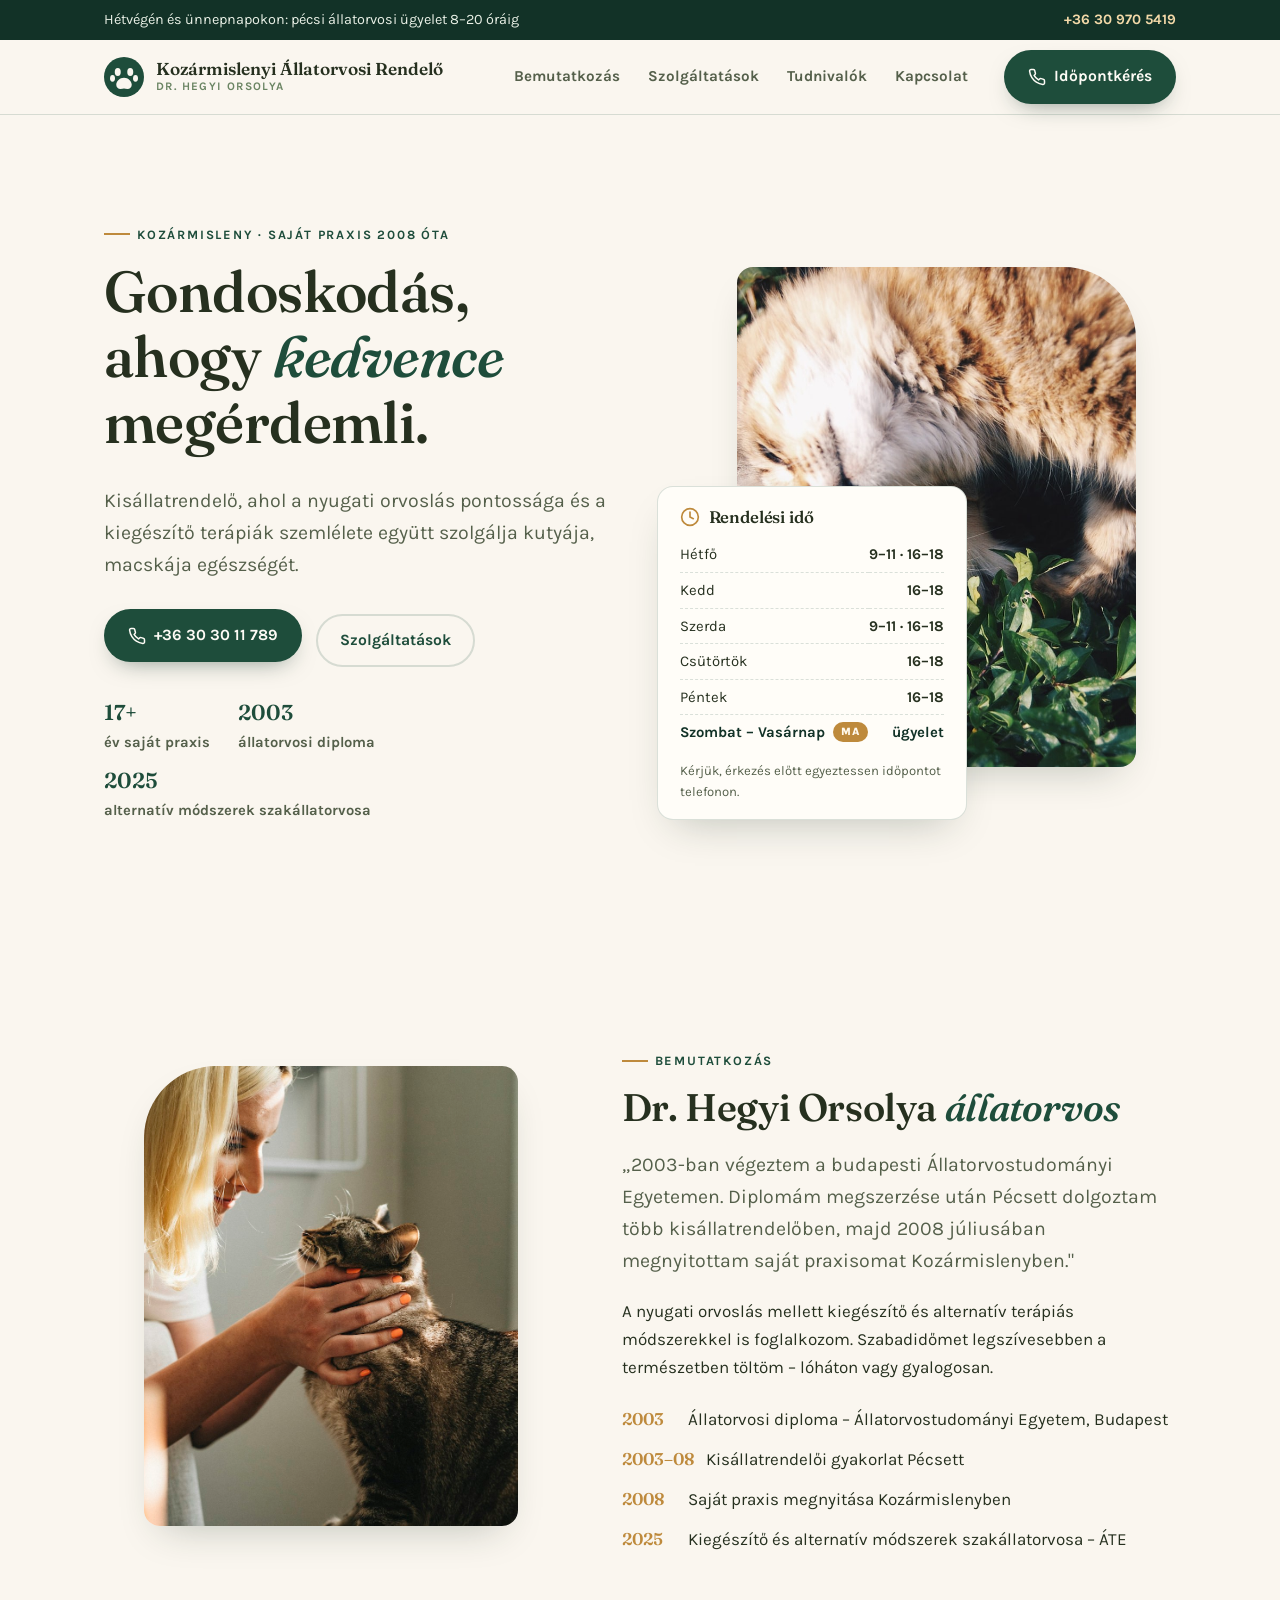
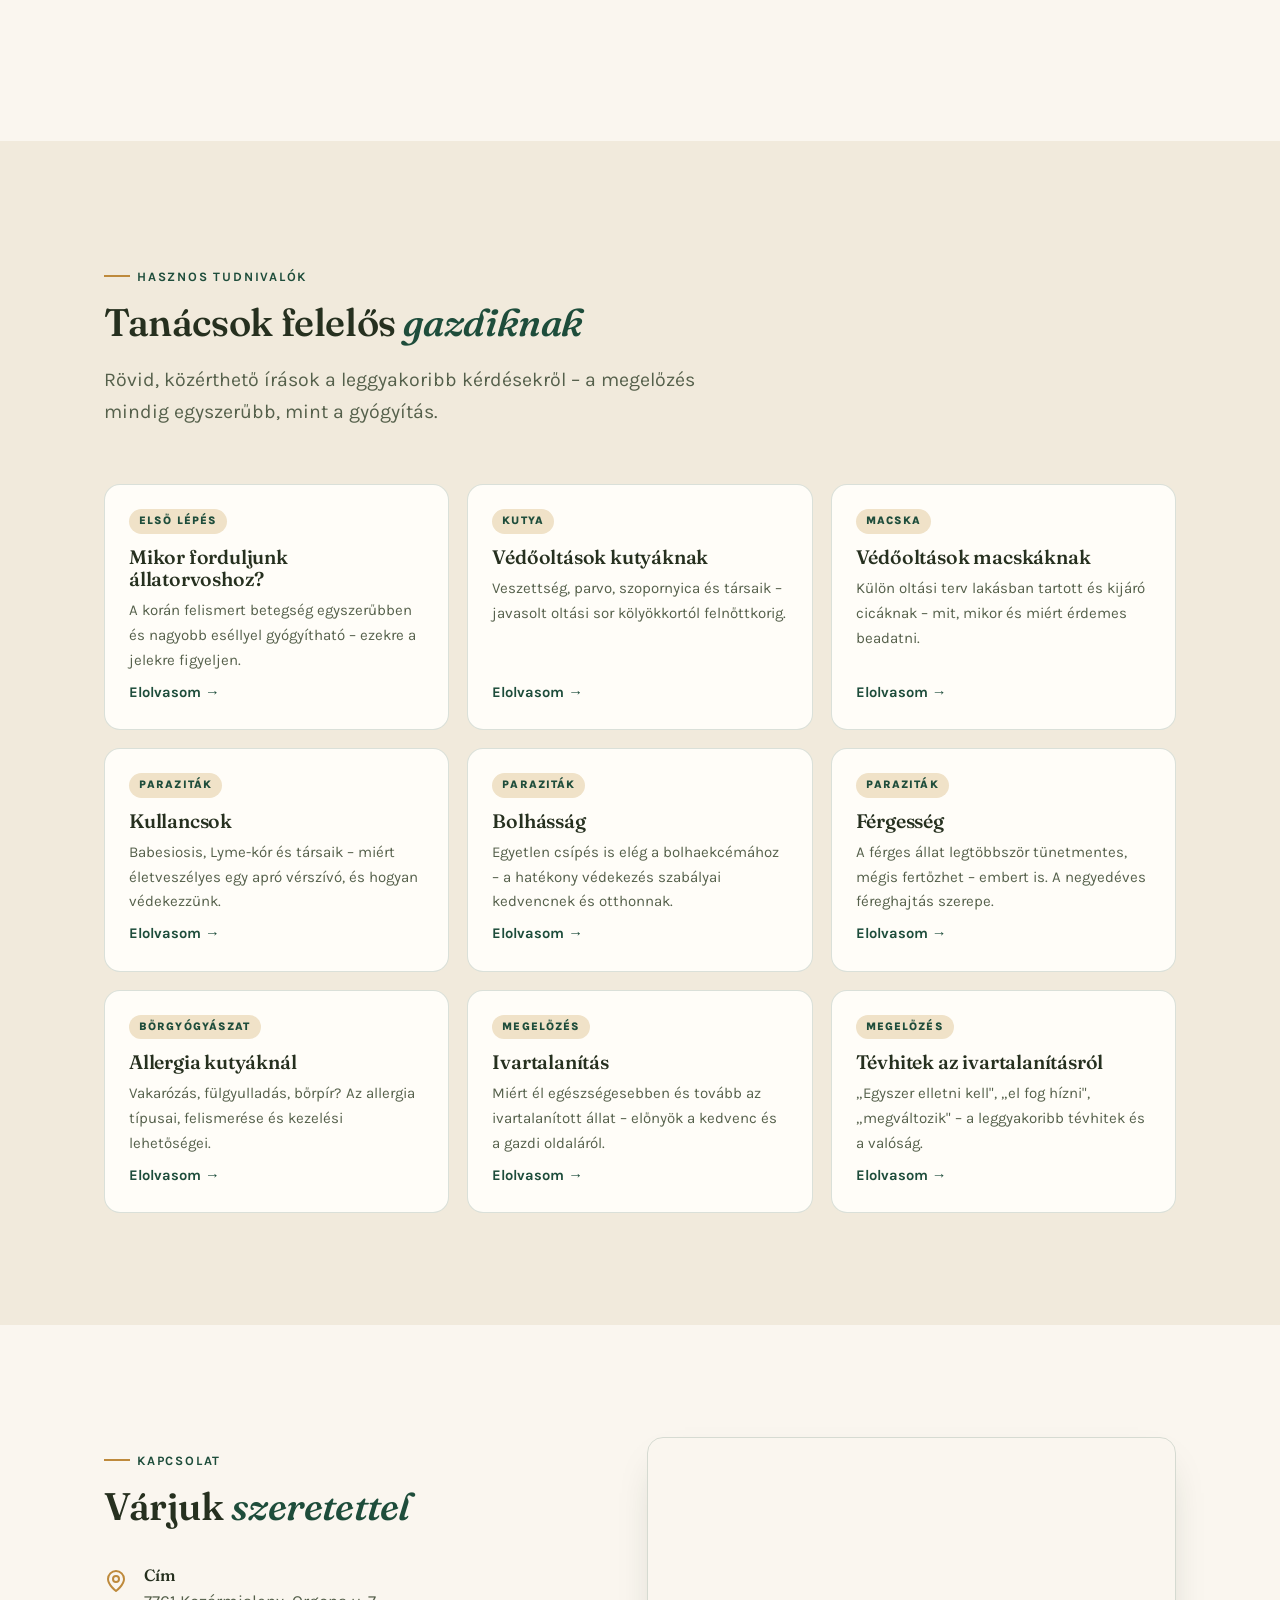
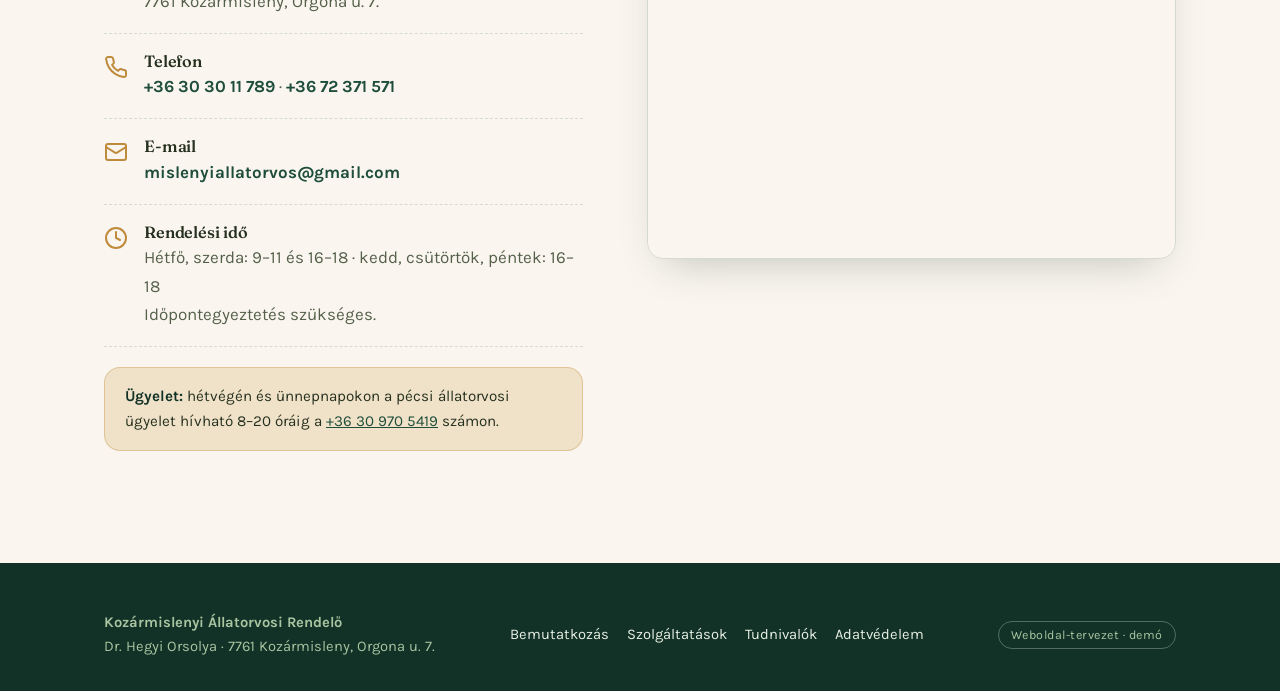
==== index.html @ f399595c "Allatorvosi weboldal demo Co-Authored-By: Claude Fable 5 <noreply@anthropic.com>" ====
<!DOCTYPE html>
<html lang="hu">
<head>
  <meta charset="utf-8">
  <meta name="viewport" content="width=device-width, initial-scale=1">
  <title>Kozármislenyi Állatorvosi Rendelő – Dr. Hegyi Orsolya állatorvos</title>
  <meta name="description" content="Kisállatrendelő Kozármislenyben 2008 óta. Védőoltások, belgyógyászat, sebészet, mikrochip, állatútlevél és alternatív állatgyógyászat – Dr. Hegyi Orsolya állatorvos.">
  <link rel="preconnect" href="https://fonts.googleapis.com">
  <link rel="preconnect" href="https://fonts.gstatic.com" crossorigin>
  <link href="https://fonts.googleapis.com/css2?family=Fraunces:ital,opsz,wght@0,9..144,400..700;1,9..144,400..700&family=Karla:ital,wght@0,400..800;1,400..800&display=swap&subset=latin-ext" rel="stylesheet">
  <link rel="stylesheet" href="css/style.css">
  <link rel="icon" href="data:image/svg+xml,%3Csvg xmlns='http://www.w3.org/2000/svg' viewBox='0 0 32 32'%3E%3Ccircle cx='16' cy='16' r='16' fill='%231E4D3B'/%3E%3Cg fill='%23FAF6EF'%3E%3Cellipse cx='11' cy='12' rx='2.4' ry='3.2'/%3E%3Cellipse cx='21' cy='12' rx='2.4' ry='3.2'/%3E%3Cellipse cx='6.8' cy='17' rx='2' ry='2.7'/%3E%3Cellipse cx='25.2' cy='17' rx='2' ry='2.7'/%3E%3Cpath d='M16 16.5c3.4 0 6.2 2.8 6.2 5.6 0 2-1.5 3.4-3.4 3.4-1.1 0-2-.4-2.8-.4s-1.7.4-2.8.4c-1.9 0-3.4-1.4-3.4-3.4 0-2.8 2.8-5.6 6.2-5.6z'/%3E%3C/g%3E%3C/svg%3E">
  <script type="application/ld+json">
  {
    "@context": "https://schema.org",
    "@type": "VeterinaryCare",
    "name": "Kozármislenyi Állatorvosi Rendelő",
    "founder": "Dr. Hegyi Orsolya",
    "address": {
      "@type": "PostalAddress",
      "streetAddress": "Orgona u. 7.",
      "addressLocality": "Kozármisleny",
      "postalCode": "7761",
      "addressCountry": "HU"
    },
    "telephone": "+36303011789",
    "email": "mislenyiallatorvos@gmail.com",
    "openingHours": ["Mo 09:00-11:00", "Mo 16:00-18:00", "Tu 16:00-18:00", "We 09:00-11:00", "We 16:00-18:00", "Th 16:00-18:00", "Fr 16:00-18:00"]
  }
  </script>
</head>
<body>

  <div class="duty-strip">
    <div class="wrap">
      <span>Hétvégén és ünnepnapokon: pécsi állatorvosi ügyelet 8–20 óráig</span>
      <a href="tel:+36309705419">+36 30 970 5419</a>
    </div>
  </div>

  <header class="site-header">
    <div class="wrap">
      <a class="brand" href="#fooldal">
        <svg viewBox="0 0 32 32" aria-hidden="true">
          <circle cx="16" cy="16" r="16" fill="#1E4D3B"/>
          <g fill="#FAF6EF">
            <ellipse cx="11" cy="12" rx="2.4" ry="3.2"/>
            <ellipse cx="21" cy="12" rx="2.4" ry="3.2"/>
            <ellipse cx="6.8" cy="17" rx="2" ry="2.7"/>
            <ellipse cx="25.2" cy="17" rx="2" ry="2.7"/>
            <path d="M16 16.5c3.4 0 6.2 2.8 6.2 5.6 0 2-1.5 3.4-3.4 3.4-1.1 0-2-.4-2.8-.4s-1.7.4-2.8.4c-1.9 0-3.4-1.4-3.4-3.4 0-2.8 2.8-5.6 6.2-5.6z"/>
          </g>
        </svg>
        <span class="brand-name">
          Kozármislenyi Állatorvosi Rendelő
          <small>Dr. Hegyi Orsolya</small>
        </span>
      </a>
      <nav class="main-nav" id="main-nav" aria-label="Fő navigáció">
        <a href="#bemutatkozas">Bemutatkozás</a>
        <a href="#szolgaltatasok">Szolgáltatások</a>
        <a href="#tudnivalok">Tudnivalók</a>
        <a href="#kapcsolat">Kapcsolat</a>
      </nav>
      <a class="btn btn-primary header-cta" href="tel:+36303011789">
        <svg viewBox="0 0 24 24" fill="none" stroke="currentColor" stroke-width="2" stroke-linecap="round" stroke-linejoin="round" aria-hidden="true"><path d="M22 16.92v3a2 2 0 0 1-2.18 2 19.79 19.79 0 0 1-8.63-3.07 19.5 19.5 0 0 1-6-6 19.79 19.79 0 0 1-3.07-8.67A2 2 0 0 1 4.11 2h3a2 2 0 0 1 2 1.72c.13.96.36 1.9.7 2.81a2 2 0 0 1-.45 2.11L8.09 9.91a16 16 0 0 0 6 6l1.27-1.27a2 2 0 0 1 2.11-.45c.91.34 1.85.57 2.81.7A2 2 0 0 1 22 16.92z"/></svg>
        Időpontkérés
      </a>
      <button class="nav-toggle" id="nav-toggle" aria-expanded="false" aria-controls="main-nav" aria-label="Menü megnyitása">
        <svg viewBox="0 0 24 24" fill="none" stroke="currentColor" stroke-width="2.4" stroke-linecap="round" aria-hidden="true"><line x1="3" y1="6" x2="21" y2="6"/><line x1="3" y1="12" x2="21" y2="12"/><line x1="3" y1="18" x2="21" y2="18"/></svg>
      </button>
    </div>
  </header>

  <main id="fooldal">

    <!-- HERO -->
    <section class="hero">
      <div class="wrap">
        <div class="hero-copy">
          <p class="eyebrow">Kozármisleny · saját praxis 2008 óta</p>
          <h1>Gondoskodás, ahogy <span class="accent-i">kedvence</span> megérdemli.</h1>
          <p class="lead">Kisállatrendelő, ahol a nyugati orvoslás pontossága és a kiegészítő terápiák szemlélete együtt szolgálja kutyája, macskája egészségét.</p>
          <p>
            <a class="btn btn-primary" href="tel:+36303011789">
              <svg viewBox="0 0 24 24" fill="none" stroke="currentColor" stroke-width="2" stroke-linecap="round" stroke-linejoin="round" aria-hidden="true"><path d="M22 16.92v3a2 2 0 0 1-2.18 2 19.79 19.79 0 0 1-8.63-3.07 19.5 19.5 0 0 1-6-6 19.79 19.79 0 0 1-3.07-8.67A2 2 0 0 1 4.11 2h3a2 2 0 0 1 2 1.72c.13.96.36 1.9.7 2.81a2 2 0 0 1-.45 2.11L8.09 9.91a16 16 0 0 0 6 6l1.27-1.27a2 2 0 0 1 2.11-.45c.91.34 1.85.57 2.81.7A2 2 0 0 1 22 16.92z"/></svg>
              +36 30 30 11 789
            </a>
            <a class="btn btn-ghost" href="#szolgaltatasok">Szolgáltatások</a>
          </p>
          <ul class="hero-facts">
            <li><strong>17+</strong> év saját praxis</li>
            <li><strong>2003</strong> állatorvosi diploma</li>
            <li><strong>2025</strong> alternatív módszerek szakállatorvosa</li>
          </ul>
        </div>
        <div class="hero-visual">
          <figure class="hero-photo">
            <img src="img/hero-dog.jpg" alt="Kutya és macska egymáshoz bújva a fűben" width="1600" height="960" fetchpriority="high">
          </figure>
          <aside class="hours-card" aria-label="Rendelési idő">
            <h3>
              <svg viewBox="0 0 24 24" fill="none" stroke="currentColor" stroke-width="2" stroke-linecap="round" aria-hidden="true"><circle cx="12" cy="12" r="10"/><polyline points="12 6 12 12 16 14"/></svg>
              Rendelési idő
            </h3>
            <table class="hours-table">
              <tr data-day="1"><td>Hétfő</td><td>9–11 · 16–18</td></tr>
              <tr data-day="2"><td>Kedd</td><td>16–18</td></tr>
              <tr data-day="3"><td>Szerda</td><td>9–11 · 16–18</td></tr>
              <tr data-day="4"><td>Csütörtök</td><td>16–18</td></tr>
              <tr data-day="5"><td>Péntek</td><td>16–18</td></tr>
              <tr data-day="6"><td>Szombat – Vasárnap</td><td class="closed">ügyelet</td></tr>
            </table>
            <p class="hours-note">Kérjük, érkezés előtt egyeztessen időpontot telefonon.</p>
          </aside>
        </div>
      </div>
    </section>

    <!-- BEMUTATKOZÁS -->
    <section class="section about" id="bemutatkozas">
      <div class="wrap">
        <figure class="about-photo reveal">
          <img src="img/vet-exam.jpg" alt="Gondoskodó kezek között nyugodtan ülő cirmos macska" loading="lazy" width="1600" height="1067">
        </figure>
        <div class="reveal">
          <p class="eyebrow">Bemutatkozás</p>
          <h2>Dr. Hegyi Orsolya <span class="accent-i">állatorvos</span></h2>
          <p class="lead">„2003-ban végeztem a budapesti Állatorvostudományi Egyetemen. Diplomám megszerzése után Pécsett dolgoztam több kisállatrendelőben, majd 2008 júliusában megnyitottam saját praxisomat Kozármislenyben."</p>
          <p>A nyugati orvoslás mellett kiegészítő és alternatív terápiás módszerekkel is foglalkozom. Szabadidőmet legszívesebben a természetben töltöm – lóháton vagy gyalogosan.</p>
          <ul class="cred-list">
            <li><span class="year">2003</span> Állatorvosi diploma – Állatorvostudományi Egyetem, Budapest</li>
            <li><span class="year">2003–08</span> Kisállatrendelői gyakorlat Pécsett</li>
            <li><span class="year">2008</span> Saját praxis megnyitása Kozármislenyben</li>
            <li><span class="year">2025</span> Kiegészítő és alternatív módszerek szakállatorvosa – ÁTE</li>
          </ul>
        </div>
      </div>
    </section>

    <!-- ALTERNATÍV GYÓGYÁSZAT -->
    <section class="section alt-band" id="alternativ">
      <div class="wrap">
        <div class="reveal">
          <p class="eyebrow">Alternatív állatgyógyászat</p>
          <h2>Nyugati orvoslás, <span class="accent-i">keleti szemlélet</span></h2>
          <p>2023 és 2025 között elvégeztem az Állatorvostudományi Egyetem kiegészítő és alternatív módszerek szakállatorvos képzését. Így ma már a klasszikus gyógymódok mellett a hagyományos kínai orvoslás eszköztárát is alkalmazom a mindennapi munkám során.</p>
          <p>Ha nyitottak ezekre a módszerekre, vagy a nyugati orvoslás már elérte határait kedvencük betegségének kezelésében, forduljanak hozzám bizalommal.</p>
          <ul class="method-pills">
            <li>Akupunktúra</li>
            <li>Fitoterápia</li>
            <li>Homeopátia</li>
            <li>Viselkedésterápia</li>
            <li>Fizioterápia</li>
            <li>Manuálterápia</li>
          </ul>
        </div>
        <figure class="alt-photo reveal">
          <img src="img/horse.jpg" alt="Fehér ló vágtat a sötétzöld erdő előtt" loading="lazy" width="1600" height="1067">
        </figure>
      </div>
    </section>

    <!-- SZOLGÁLTATÁSOK -->
    <section class="section" id="szolgaltatasok">
      <div class="wrap">
        <div class="section-head reveal">
          <p class="eyebrow">Szolgáltatások</p>
          <h2>Minden, amire kedvencének <span class="accent-i">szüksége lehet</span></h2>
          <p class="lead">A megelőzéstől a műtéti beavatkozásokig – egy helyen, ismerős környezetben.</p>
        </div>
        <div class="svc-grid">
          <div class="svc-card reveal">
            <svg viewBox="0 0 24 24" fill="none" stroke="currentColor" stroke-width="1.8" stroke-linecap="round" stroke-linejoin="round" aria-hidden="true"><path d="m18 2 4 4"/><path d="m17 7 3-3"/><path d="M19 9 8.7 19.3c-1 1-2.5 1-3.4 0l-.6-.6c-1-1-1-2.5 0-3.4L15 5"/><path d="m9 11 4 4"/><path d="m5 19-3 3"/><path d="m14 4 6 6"/></svg>
            <h3>Védőoltások</h3>
            <p>Kötelező és ajánlott vakcinák kutyáknak, macskáknak – oltási terv kölyökkortól.</p>
          </div>
          <div class="svc-card reveal">
            <svg viewBox="0 0 24 24" fill="none" stroke="currentColor" stroke-width="1.8" stroke-linecap="round" stroke-linejoin="round" aria-hidden="true"><path d="M4.8 2.3A.3.3 0 1 0 5 2H4a2 2 0 0 0-2 2v5a6 6 0 0 0 6 6a6 6 0 0 0 6-6V4a2 2 0 0 0-2-2h-1a.2.2 0 1 0 .3.3"/><path d="M8 15v1a6 6 0 0 0 6 6a6 6 0 0 0 6-6v-4"/><circle cx="20" cy="10" r="2"/></svg>
            <h3>Belgyógyászat</h3>
            <p>Általános kivizsgálás, betegségek diagnosztikája és kezelése.</p>
          </div>
          <div class="svc-card reveal">
            <svg viewBox="0 0 24 24" fill="none" stroke="currentColor" stroke-width="1.8" stroke-linecap="round" stroke-linejoin="round" aria-hidden="true"><circle cx="12" cy="12" r="10"/><path d="M8 14s1.5 2 4 2 4-2 4-2"/><line x1="9" y1="9" x2="9.01" y2="9"/><line x1="15" y1="9" x2="15.01" y2="9"/></svg>
            <h3>Bőrgyógyászat</h3>
            <p>Allergiák, viszketés, fül- és bőrproblémák felderítése és kezelése.</p>
          </div>
          <div class="svc-card reveal">
            <svg viewBox="0 0 24 24" fill="none" stroke="currentColor" stroke-width="1.8" stroke-linecap="round" stroke-linejoin="round" aria-hidden="true"><path d="M12 2v20"/><path d="M2 12h20"/><path d="M20 16a2 2 0 0 1 2 2v2a2 2 0 0 1-2 2h-2a2 2 0 0 1-2-2"/><path d="M4 8a2 2 0 0 1-2-2V4a2 2 0 0 1 2-2h2a2 2 0 0 1 2 2"/></svg>
            <h3>Sebészet, ivartalanítás</h3>
            <p>Rutin- és lágyszöveti műtétek, ivartalanítás biztonságos altatásban.</p>
          </div>
          <div class="svc-card reveal">
            <svg viewBox="0 0 24 24" fill="none" stroke="currentColor" stroke-width="1.8" stroke-linecap="round" stroke-linejoin="round" aria-hidden="true"><rect x="4" y="4" width="16" height="16" rx="2"/><rect x="9" y="9" width="6" height="6"/><line x1="9" y1="1" x2="9" y2="4"/><line x1="15" y1="1" x2="15" y2="4"/><line x1="9" y1="20" x2="9" y2="23"/><line x1="15" y1="20" x2="15" y2="23"/><line x1="20" y1="9" x2="23" y2="9"/><line x1="20" y1="14" x2="23" y2="14"/><line x1="1" y1="9" x2="4" y2="9"/><line x1="1" y1="14" x2="4" y2="14"/></svg>
            <h3>Mikrochip-beültetés</h3>
            <p>Kötelező jelölés és regisztráció gyorsan, fájdalommentesen.</p>
          </div>
          <div class="svc-card reveal">
            <svg viewBox="0 0 24 24" fill="none" stroke="currentColor" stroke-width="1.8" stroke-linecap="round" stroke-linejoin="round" aria-hidden="true"><path d="M2 8a2 2 0 0 1 2-2h16a2 2 0 0 1 2 2v8a2 2 0 0 1-2 2H4a2 2 0 0 1-2-2z"/><circle cx="9" cy="12" r="2.5"/><path d="M14 10h5"/><path d="M14 14h3"/></svg>
            <h3>Állatútlevél</h3>
            <p>Uniós kisállat-útlevél kiállítása külföldi utazáshoz.</p>
          </div>
          <div class="svc-card reveal">
            <svg viewBox="0 0 24 24" fill="none" stroke="currentColor" stroke-width="1.8" stroke-linecap="round" stroke-linejoin="round" aria-hidden="true"><path d="M19 14c1.49-1.46 3-3.21 3-5.5A5.5 5.5 0 0 0 16.5 3c-1.76 0-3 .5-4.5 2-1.5-1.5-2.74-2-4.5-2A5.5 5.5 0 0 0 2 8.5c0 2.3 1.5 4.05 3 5.5l7 7Z"/></svg>
            <h3>Ambuláns betegellátás</h3>
            <p>Vizsgálat, kezelés és utógondozás rendelői körülmények között.</p>
          </div>
          <div class="svc-card reveal">
            <svg viewBox="0 0 24 24" fill="none" stroke="currentColor" stroke-width="1.8" stroke-linecap="round" stroke-linejoin="round" aria-hidden="true"><path d="M11 20A7 7 0 0 1 9.8 6.1C15.5 5 17 4.48 19 2c1 2 2 4.18 2 8 0 5.5-4.78 10-10 10Z"/><path d="M2 21c0-3 1.85-5.36 5.08-6C9.5 14.52 12 13 13 12"/></svg>
            <h3>Alternatív terápiák</h3>
            <p>Akupunktúra, fitoterápia és további kiegészítő gyógymódok.</p>
          </div>
        </div>
      </div>
    </section>

    <!-- TUDNIVALÓK -->
    <section class="section info-band" id="tudnivalok">
      <div class="wrap">
        <div class="section-head reveal">
          <p class="eyebrow">Hasznos tudnivalók</p>
          <h2>Tanácsok felelős <span class="accent-i">gazdiknak</span></h2>
          <p class="lead">Rövid, közérthető írások a leggyakoribb kérdésekről – a megelőzés mindig egyszerűbb, mint a gyógyítás.</p>
        </div>
        <div class="info-grid">
          <a class="info-card reveal" href="cikkek/mikor-forduljunk-allatorvoshoz.html">
            <span class="tag">Első lépés</span>
            <h3>Mikor forduljunk állatorvoshoz?</h3>
            <p>A korán felismert betegség egyszerűbben és nagyobb eséllyel gyógyítható – ezekre a jelekre figyeljen.</p>
            <span class="more">Elolvasom →</span>
          </a>
          <a class="info-card reveal" href="cikkek/vedooltasok-kutyaknak.html">
            <span class="tag">Kutya</span>
            <h3>Védőoltások kutyáknak</h3>
            <p>Veszettség, parvo, szopornyica és társaik – javasolt oltási sor kölyökkortól felnőttkorig.</p>
            <span class="more">Elolvasom →</span>
          </a>
          <a class="info-card reveal" href="cikkek/vedooltasok-macskaknak.html">
            <span class="tag">Macska</span>
            <h3>Védőoltások macskáknak</h3>
            <p>Külön oltási terv lakásban tartott és kijáró cicáknak – mit, mikor és miért érdemes beadatni.</p>
            <span class="more">Elolvasom →</span>
          </a>
          <a class="info-card reveal" href="cikkek/kullancsok.html">
            <span class="tag">Paraziták</span>
            <h3>Kullancsok</h3>
            <p>Babesiosis, Lyme-kór és társaik – miért életveszélyes egy apró vérszívó, és hogyan védekezzünk.</p>
            <span class="more">Elolvasom →</span>
          </a>
          <a class="info-card reveal" href="cikkek/bolhassag.html">
            <span class="tag">Paraziták</span>
            <h3>Bolhásság</h3>
            <p>Egyetlen csípés is elég a bolhaekcémához – a hatékony védekezés szabályai kedvencnek és otthonnak.</p>
            <span class="more">Elolvasom →</span>
          </a>
          <a class="info-card reveal" href="cikkek/fergesseg.html">
            <span class="tag">Paraziták</span>
            <h3>Férgesség</h3>
            <p>A férges állat legtöbbször tünetmentes, mégis fertőzhet – embert is. A negyedéves féreghajtás szerepe.</p>
            <span class="more">Elolvasom →</span>
          </a>
          <a class="info-card reveal" href="cikkek/allergia.html">
            <span class="tag">Bőrgyógyászat</span>
            <h3>Allergia kutyáknál</h3>
            <p>Vakarózás, fülgyulladás, bőrpír? Az allergia típusai, felismerése és kezelési lehetőségei.</p>
            <span class="more">Elolvasom →</span>
          </a>
          <a class="info-card reveal" href="cikkek/ivartalanitas.html">
            <span class="tag">Megelőzés</span>
            <h3>Ivartalanítás</h3>
            <p>Miért él egészségesebben és tovább az ivartalanított állat – előnyök a kedvenc és a gazdi oldaláról.</p>
            <span class="more">Elolvasom →</span>
          </a>
          <a class="info-card reveal" href="cikkek/tevhitek-az-ivartalanitasrol.html">
            <span class="tag">Megelőzés</span>
            <h3>Tévhitek az ivartalanításról</h3>
            <p>„Egyszer elletni kell", „el fog hízni", „megváltozik" – a leggyakoribb tévhitek és a valóság.</p>
            <span class="more">Elolvasom →</span>
          </a>
        </div>
      </div>
    </section>

    <!-- KAPCSOLAT -->
    <section class="section contact" id="kapcsolat">
      <div class="wrap">
        <div class="reveal">
          <p class="eyebrow">Kapcsolat</p>
          <h2>Várjuk <span class="accent-i">szeretettel</span></h2>
          <div class="contact-item">
            <svg viewBox="0 0 24 24" fill="none" stroke="currentColor" stroke-width="2" stroke-linecap="round" stroke-linejoin="round" aria-hidden="true"><path d="M20 10c0 6-8 12-8 12s-8-6-8-12a8 8 0 0 1 16 0Z"/><circle cx="12" cy="10" r="3"/></svg>
            <div>
              <h3>Cím</h3>
              <p>7761 Kozármisleny, Orgona u. 7.</p>
            </div>
          </div>
          <div class="contact-item">
            <svg viewBox="0 0 24 24" fill="none" stroke="currentColor" stroke-width="2" stroke-linecap="round" stroke-linejoin="round" aria-hidden="true"><path d="M22 16.92v3a2 2 0 0 1-2.18 2 19.79 19.79 0 0 1-8.63-3.07 19.5 19.5 0 0 1-6-6 19.79 19.79 0 0 1-3.07-8.67A2 2 0 0 1 4.11 2h3a2 2 0 0 1 2 1.72c.13.96.36 1.9.7 2.81a2 2 0 0 1-.45 2.11L8.09 9.91a16 16 0 0 0 6 6l1.27-1.27a2 2 0 0 1 2.11-.45c.91.34 1.85.57 2.81.7A2 2 0 0 1 22 16.92z"/></svg>
            <div>
              <h3>Telefon</h3>
              <p><a href="tel:+36303011789">+36 30 30 11 789</a> · <a href="tel:+3672371571">+36 72 371 571</a></p>
            </div>
          </div>
          <div class="contact-item">
            <svg viewBox="0 0 24 24" fill="none" stroke="currentColor" stroke-width="2" stroke-linecap="round" stroke-linejoin="round" aria-hidden="true"><rect x="2" y="4" width="20" height="16" rx="2"/><path d="m22 7-8.97 5.7a1.94 1.94 0 0 1-2.06 0L2 7"/></svg>
            <div>
              <h3>E-mail</h3>
              <p><a href="mailto:mislenyiallatorvos@gmail.com">mislenyiallatorvos@gmail.com</a></p>
            </div>
          </div>
          <div class="contact-item">
            <svg viewBox="0 0 24 24" fill="none" stroke="currentColor" stroke-width="2" stroke-linecap="round" aria-hidden="true"><circle cx="12" cy="12" r="10"/><polyline points="12 6 12 12 16 14"/></svg>
            <div>
              <h3>Rendelési idő</h3>
              <p>Hétfő, szerda: 9–11 és 16–18 · kedd, csütörtök, péntek: 16–18<br>Időpontegyeztetés szükséges.</p>
            </div>
          </div>
          <div class="duty-note">
            <strong>Ügyelet:</strong> hétvégén és ünnepnapokon a pécsi állatorvosi ügyelet hívható 8–20 óráig a <a href="tel:+36309705419">+36 30 970 5419</a> számon.
          </div>
        </div>
        <div class="map-frame reveal">
          <iframe
            src="https://www.google.com/maps?q=7761%20Koz%C3%A1rmisleny%2C%20Orgona%20u.%207&output=embed"
            title="Térkép – Kozármislenyi Állatorvosi Rendelő"
            loading="lazy"
            referrerpolicy="no-referrer-when-downgrade"
            allowfullscreen></iframe>
        </div>
      </div>
    </section>

  </main>

  <footer class="site-footer">
    <div class="wrap">
      <div>
        <strong>Kozármislenyi Állatorvosi Rendelő</strong><br>
        Dr. Hegyi Orsolya · 7761 Kozármisleny, Orgona u. 7.
      </div>
      <nav class="footer-nav" aria-label="Lábléc navigáció">
        <a href="#bemutatkozas">Bemutatkozás</a>
        <a href="#szolgaltatasok">Szolgáltatások</a>
        <a href="#tudnivalok">Tudnivalók</a>
        <a href="adatvedelem.html">Adatvédelem</a>
      </nav>
      <span class="demo-badge">Weboldal-tervezet · demó</span>
    </div>
  </footer>

  <script src="js/main.js"></script>
</body>
</html>
---- css/style.css ----
/* ==========================================================================
   Kozármislenyi Állatorvosi Rendelő — designrendszer
   Paletta: csontpapír / fenyőzöld / moha / mézarany
   Tipó: Fraunces (display) + Karla (szöveg)
   ========================================================================== */

:root {
  --paper: #FAF6EF;
  --paper-2: #F1EADC;
  --card: #FFFDF8;
  --ink: #26301F;
  --ink-soft: #55604B;
  --pine: #1E4D3B;
  --pine-deep: #123227;
  --moss: #6B8563;
  --honey: #BE8A3C;
  --honey-soft: #F0E2C8;
  --line: rgba(30, 77, 59, 0.16);
  --shadow: 0 18px 40px -18px rgba(24, 45, 32, 0.28);
  --radius: 16px;
  --font-display: "Fraunces", Georgia, "Times New Roman", serif;
  --font-body: "Karla", "Segoe UI", Arial, sans-serif;
}

* { box-sizing: border-box; }

html { scroll-behavior: smooth; }
@media (prefers-reduced-motion: reduce) {
  html { scroll-behavior: auto; }
}

body {
  margin: 0;
  background: var(--paper);
  color: var(--ink);
  font-family: var(--font-body);
  font-size: 1.0625rem;
  line-height: 1.65;
  -webkit-font-smoothing: antialiased;
}

img { max-width: 100%; display: block; }

a { color: var(--pine); }
a:hover { color: var(--pine-deep); }

:focus-visible {
  outline: 3px solid var(--honey);
  outline-offset: 3px;
  border-radius: 4px;
}

.wrap {
  max-width: 1120px;
  margin: 0 auto;
  padding: 0 24px;
}

/* ---------- Tipográfia ---------- */

h1, h2, h3 {
  font-family: var(--font-display);
  font-weight: 560;
  line-height: 1.14;
  color: var(--ink);
  margin: 0 0 0.5em;
  letter-spacing: -0.01em;
}

h1 { font-size: clamp(2.3rem, 5.2vw, 3.6rem); }
h2 { font-size: clamp(1.7rem, 3.4vw, 2.4rem); }
h3 { font-size: 1.22rem; }

.lead {
  font-size: clamp(1.08rem, 1.8vw, 1.22rem);
  color: var(--ink-soft);
  max-width: 34em;
}

.eyebrow {
  display: inline-flex;
  align-items: center;
  gap: 0.55em;
  font-size: 0.8rem;
  font-weight: 700;
  letter-spacing: 0.14em;
  text-transform: uppercase;
  color: var(--pine);
  margin-bottom: 1.1em;
}
.eyebrow::before {
  content: "";
  width: 26px;
  height: 2px;
  background: var(--honey);
}

.accent-i { font-style: italic; color: var(--pine); }

/* ---------- Ügyeleti csík ---------- */

.duty-strip {
  background: var(--pine-deep);
  color: #E9F0E6;
  font-size: 0.9rem;
  padding: 8px 0;
}
.duty-strip .wrap {
  display: flex;
  flex-wrap: wrap;
  gap: 4px 24px;
  justify-content: space-between;
}
.duty-strip a { color: #F3D9A8; font-weight: 700; text-decoration: none; }
.duty-strip a:hover { text-decoration: underline; color: #F3D9A8; }

/* ---------- Fejléc ---------- */

.site-header {
  position: sticky;
  top: 0;
  z-index: 50;
  background: rgba(250, 246, 239, 0.92);
  backdrop-filter: blur(8px);
  border-bottom: 1px solid var(--line);
}

.site-header .wrap {
  display: flex;
  align-items: center;
  gap: 24px;
  min-height: 74px;
}

.brand {
  display: flex;
  align-items: center;
  gap: 12px;
  text-decoration: none;
  color: var(--ink);
  margin-right: auto;
}
.brand:hover { color: var(--ink); }
.brand svg { width: 40px; height: 40px; flex: none; }
.brand-name {
  font-family: var(--font-display);
  font-size: 1.08rem;
  font-weight: 600;
  line-height: 1.2;
}
.brand-name small {
  display: block;
  font-family: var(--font-body);
  font-size: 0.72rem;
  font-weight: 700;
  letter-spacing: 0.12em;
  text-transform: uppercase;
  color: var(--moss);
}

.main-nav { display: flex; align-items: center; gap: 4px; }
.main-nav a {
  text-decoration: none;
  font-weight: 700;
  font-size: 0.95rem;
  color: var(--ink-soft);
  padding: 8px 12px;
  border-radius: 999px;
}
.main-nav a:hover { color: var(--pine-deep); background: var(--paper-2); }

.btn {
  display: inline-flex;
  align-items: center;
  justify-content: center;
  gap: 0.5em;
  padding: 12px 22px;
  border-radius: 999px;
  font-weight: 700;
  font-size: 0.98rem;
  text-decoration: none;
  border: 2px solid transparent;
  cursor: pointer;
  transition: transform 0.15s ease, box-shadow 0.15s ease, background 0.15s ease;
}
.btn-primary {
  background: var(--pine);
  color: #FDFBF5;
  box-shadow: 0 10px 24px -12px rgba(18, 50, 39, 0.55);
}
.btn-primary:hover { background: var(--pine-deep); color: #FDFBF5; transform: translateY(-1px); }
.btn-ghost {
  border-color: var(--line);
  color: var(--pine);
  background: transparent;
}
.btn-ghost:hover { border-color: var(--pine); color: var(--pine-deep); }
.btn svg { width: 18px; height: 18px; }

.nav-toggle {
  display: none;
  background: none;
  border: 2px solid var(--line);
  border-radius: 10px;
  padding: 8px 10px;
  cursor: pointer;
  color: var(--pine);
}
.nav-toggle svg { width: 22px; height: 22px; display: block; }

/* ---------- Hero ---------- */

.hero { padding: clamp(48px, 8vw, 96px) 0 clamp(56px, 8vw, 104px); overflow: hidden; }

.hero .wrap {
  display: grid;
  grid-template-columns: minmax(0, 1.05fr) minmax(0, 0.95fr);
  gap: clamp(32px, 5vw, 72px);
  align-items: center;
}

.hero-copy .btn { margin-right: 10px; margin-top: 8px; }

.hero-facts {
  display: flex;
  flex-wrap: wrap;
  gap: 8px 28px;
  margin: 28px 0 0;
  padding: 0;
  list-style: none;
  color: var(--ink-soft);
  font-size: 0.92rem;
  font-weight: 700;
}
.hero-facts strong {
  display: block;
  font-family: var(--font-display);
  font-size: 1.35rem;
  font-weight: 600;
  color: var(--pine);
}

.hero-visual { position: relative; }
.hero-photo {
  border-radius: var(--radius) 72px var(--radius) var(--radius);
  overflow: hidden;
  box-shadow: var(--shadow);
}
.hero-photo img {
  width: 100%;
  height: clamp(340px, 44vw, 500px);
  object-fit: cover;
  object-position: 62% 68%;
}

/* A szignatúra elem: nyitvatartási kártya, a mai nap kiemelve */
.hours-card {
  position: absolute;
  left: clamp(-40px, -4vw, -16px);
  bottom: -36px;
  width: min(310px, 86%);
  background: var(--card);
  border: 1px solid var(--line);
  border-radius: var(--radius);
  box-shadow: var(--shadow);
  padding: 20px 22px 16px;
}
.hours-card h3 {
  display: flex;
  align-items: center;
  gap: 0.5em;
  font-size: 1.05rem;
  margin-bottom: 10px;
}
.hours-card h3 svg { width: 20px; height: 20px; color: var(--honey); }
.hours-table { width: 100%; border-collapse: collapse; font-size: 0.93rem; }
.hours-table td { padding: 5px 0; border-bottom: 1px dashed var(--line); }
.hours-table tr:last-child td { border-bottom: 0; }
.hours-table td:last-child { text-align: right; font-weight: 700; white-space: nowrap; }
.hours-table .closed { color: var(--ink-soft); font-weight: 400; }
.hours-table tr.today td {
  color: var(--pine-deep);
  font-weight: 700;
}
.hours-table tr.today td:first-child::after {
  content: "ma";
  display: inline-block;
  margin-left: 8px;
  padding: 1px 8px;
  border-radius: 999px;
  background: var(--honey);
  color: #FFF9EC;
  font-size: 0.68rem;
  font-weight: 800;
  letter-spacing: 0.06em;
  text-transform: uppercase;
  vertical-align: 2px;
}
.hours-note {
  margin: 10px 0 0;
  font-size: 0.82rem;
  color: var(--ink-soft);
}

/* ---------- Szekciók ---------- */

.section { padding: clamp(64px, 9vw, 112px) 0; }
.section-tight { padding-top: clamp(40px, 6vw, 72px); }

.section-head { max-width: 640px; margin-bottom: clamp(32px, 5vw, 56px); }

/* Bemutatkozás */
.about .wrap {
  display: grid;
  grid-template-columns: minmax(0, 0.9fr) minmax(0, 1.1fr);
  gap: clamp(32px, 5vw, 72px);
  align-items: center;
}
.about-photo {
  border-radius: 72px var(--radius) var(--radius) var(--radius);
  overflow: hidden;
  box-shadow: var(--shadow);
}
.about-photo img { width: 100%; height: clamp(320px, 40vw, 460px); object-fit: cover; }

.cred-list {
  list-style: none;
  margin: 24px 0 0;
  padding: 0;
  display: grid;
  gap: 12px;
}
.cred-list li {
  display: flex;
  gap: 12px;
  align-items: baseline;
}
.cred-list .year {
  flex: none;
  font-family: var(--font-display);
  font-weight: 600;
  color: var(--honey);
  min-width: 3.2em;
}

/* Alternatív gyógyászat — mélyzöld sáv */
.alt-band {
  background: var(--pine-deep);
  color: #E9F0E6;
  position: relative;
}
.alt-band .wrap {
  display: grid;
  grid-template-columns: minmax(0, 1.1fr) minmax(0, 0.9fr);
  gap: clamp(32px, 5vw, 72px);
  align-items: center;
}
.alt-band h2 { color: #F6F2E7; }
.alt-band .eyebrow { color: #A9C4A0; }
.alt-band p { color: #C9D8C4; }
.alt-band .accent-i { color: #E8C98A; }
.alt-photo {
  border-radius: var(--radius);
  overflow: hidden;
  box-shadow: 0 24px 48px -20px rgba(0, 0, 0, 0.55);
}
.alt-photo img { width: 100%; height: clamp(300px, 36vw, 440px); object-fit: cover; }

.method-pills {
  list-style: none;
  display: flex;
  flex-wrap: wrap;
  gap: 10px;
  padding: 0;
  margin: 26px 0 0;
}
.method-pills li {
  padding: 8px 16px;
  border: 1px solid rgba(233, 240, 230, 0.3);
  border-radius: 999px;
  font-size: 0.92rem;
  font-weight: 700;
  color: #E9F0E6;
}

/* Szolgáltatások */
.svc-grid {
  display: grid;
  grid-template-columns: repeat(auto-fit, minmax(240px, 1fr));
  gap: 18px;
}
.svc-card {
  background: var(--card);
  border: 1px solid var(--line);
  border-radius: var(--radius);
  padding: 26px 24px 24px;
  transition: transform 0.18s ease, box-shadow 0.18s ease;
}
.svc-card:hover { transform: translateY(-4px); box-shadow: var(--shadow); }
.svc-card svg {
  width: 34px;
  height: 34px;
  color: var(--pine);
  margin-bottom: 14px;
}
.svc-card h3 { margin-bottom: 6px; }
.svc-card p { margin: 0; font-size: 0.95rem; color: var(--ink-soft); }

/* Tudnivalók */
.info-band { background: var(--paper-2); }
.info-grid {
  display: grid;
  grid-template-columns: repeat(auto-fit, minmax(280px, 1fr));
  gap: 18px;
}
.info-card {
  display: flex;
  flex-direction: column;
  gap: 8px;
  background: var(--card);
  border: 1px solid var(--line);
  border-radius: var(--radius);
  padding: 24px;
  text-decoration: none;
  color: var(--ink);
  transition: transform 0.18s ease, box-shadow 0.18s ease;
}
.info-card:hover { transform: translateY(-4px); box-shadow: var(--shadow); color: var(--ink); }
.info-card .tag {
  align-self: flex-start;
  font-size: 0.7rem;
  font-weight: 800;
  letter-spacing: 0.1em;
  text-transform: uppercase;
  color: var(--pine);
  background: var(--honey-soft);
  border-radius: 999px;
  padding: 3px 10px;
}
.info-card h3 { margin: 4px 0 0; }
.info-card p { margin: 0; font-size: 0.94rem; color: var(--ink-soft); flex: 1; }
.info-card .more {
  font-weight: 700;
  font-size: 0.92rem;
  color: var(--pine);
}
.info-card:hover .more { color: var(--pine-deep); }

/* Kapcsolat */
.contact .wrap {
  display: grid;
  grid-template-columns: minmax(0, 0.95fr) minmax(0, 1.05fr);
  gap: clamp(32px, 5vw, 64px);
  align-items: start;
}
.contact-item {
  display: flex;
  gap: 16px;
  padding: 18px 0;
  border-bottom: 1px dashed var(--line);
}
.contact-item:last-of-type { border-bottom: 0; }
.contact-item svg { width: 24px; height: 24px; flex: none; color: var(--honey); margin-top: 3px; }
.contact-item h3 { font-size: 1.02rem; margin-bottom: 2px; }
.contact-item p { margin: 0; color: var(--ink-soft); }
.contact-item a { font-weight: 700; text-decoration: none; }
.contact-item a:hover { text-decoration: underline; }

.duty-note {
  margin-top: 20px;
  background: var(--honey-soft);
  border: 1px solid rgba(190, 138, 60, 0.35);
  border-radius: var(--radius);
  padding: 16px 20px;
  font-size: 0.95rem;
}
.duty-note strong { color: var(--pine-deep); }

.map-frame {
  border-radius: var(--radius);
  overflow: hidden;
  box-shadow: var(--shadow);
  border: 1px solid var(--line);
}
.map-frame iframe {
  display: block;
  width: 100%;
  height: 420px;
  border: 0;
}

/* ---------- Lábléc ---------- */

.site-footer {
  background: var(--pine-deep);
  color: #A9C4A0;
  padding: 48px 0 32px;
  font-size: 0.92rem;
}
.site-footer .wrap {
  display: flex;
  flex-wrap: wrap;
  gap: 24px;
  justify-content: space-between;
  align-items: center;
}
.site-footer a { color: #E9F0E6; text-decoration: none; }
.site-footer a:hover { text-decoration: underline; color: #fff; }
.footer-nav { display: flex; flex-wrap: wrap; gap: 18px; }
.demo-badge {
  display: inline-block;
  border: 1px solid rgba(233, 240, 230, 0.3);
  border-radius: 999px;
  padding: 3px 12px;
  font-size: 0.78rem;
  letter-spacing: 0.04em;
}

/* ---------- Cikkoldalak ---------- */

.article-hero {
  background: var(--paper-2);
  padding: clamp(40px, 6vw, 72px) 0;
}
.article-hero .eyebrow { margin-bottom: 0.8em; }
.article-hero h1 { max-width: 16em; }

.article-body {
  max-width: 720px;
  margin: 0 auto;
  padding: clamp(40px, 6vw, 64px) 24px 24px;
}
.article-body h2 {
  font-size: 1.45rem;
  margin-top: 1.8em;
}
.article-body ul, .article-body ol { padding-left: 1.3em; }
.article-body li { margin-bottom: 0.5em; }
.article-body .callout {
  background: var(--honey-soft);
  border-left: 4px solid var(--honey);
  border-radius: 0 var(--radius) var(--radius) 0;
  padding: 16px 20px;
  margin: 1.6em 0;
}
.article-body .callout p { margin: 0; }

.article-nav {
  max-width: 720px;
  margin: 0 auto;
  padding: 12px 24px 72px;
}
.article-nav .btn { margin-top: 16px; }

.related {
  border-top: 1px dashed var(--line);
  margin-top: 40px;
  padding-top: 28px;
}
.related h2 { font-size: 1.2rem; }
.related ul { list-style: none; padding: 0; margin: 0; columns: 2; column-gap: 32px; }
.related li { margin-bottom: 10px; break-inside: avoid; }
.related a { font-weight: 700; text-decoration: none; }
.related a:hover { text-decoration: underline; }

/* ---------- Megjelenési animáció ---------- */

.reveal {
  opacity: 0;
  transform: translateY(18px);
  transition: opacity 0.6s ease, transform 0.6s ease;
}
.reveal.is-visible { opacity: 1; transform: none; }
@media (prefers-reduced-motion: reduce) {
  .reveal { opacity: 1; transform: none; transition: none; }
  .btn, .svc-card, .info-card { transition: none; }
}

/* ---------- Reszponzív ---------- */

@media (max-width: 900px) {
  .hero .wrap,
  .about .wrap,
  .alt-band .wrap,
  .contact .wrap {
    grid-template-columns: 1fr;
  }
  .hero-visual { margin-top: 12px; }
  .hours-card { position: static; width: 100%; margin-top: 18px; }
  .about-photo { order: -1; }
  .related ul { columns: 1; }
}

@media (max-width: 760px) {
  .nav-toggle { display: block; }
  .main-nav {
    display: none;
    position: absolute;
    top: 100%;
    left: 0;
    right: 0;
    flex-direction: column;
    align-items: stretch;
    background: var(--paper);
    border-bottom: 1px solid var(--line);
    padding: 12px 24px 20px;
    gap: 2px;
    box-shadow: var(--shadow);
  }
  .main-nav.is-open { display: flex; }
  .main-nav a { padding: 12px 10px; border-radius: 10px; }
  .header-cta { display: none; }
  .duty-strip .wrap { justify-content: center; text-align: center; }
}
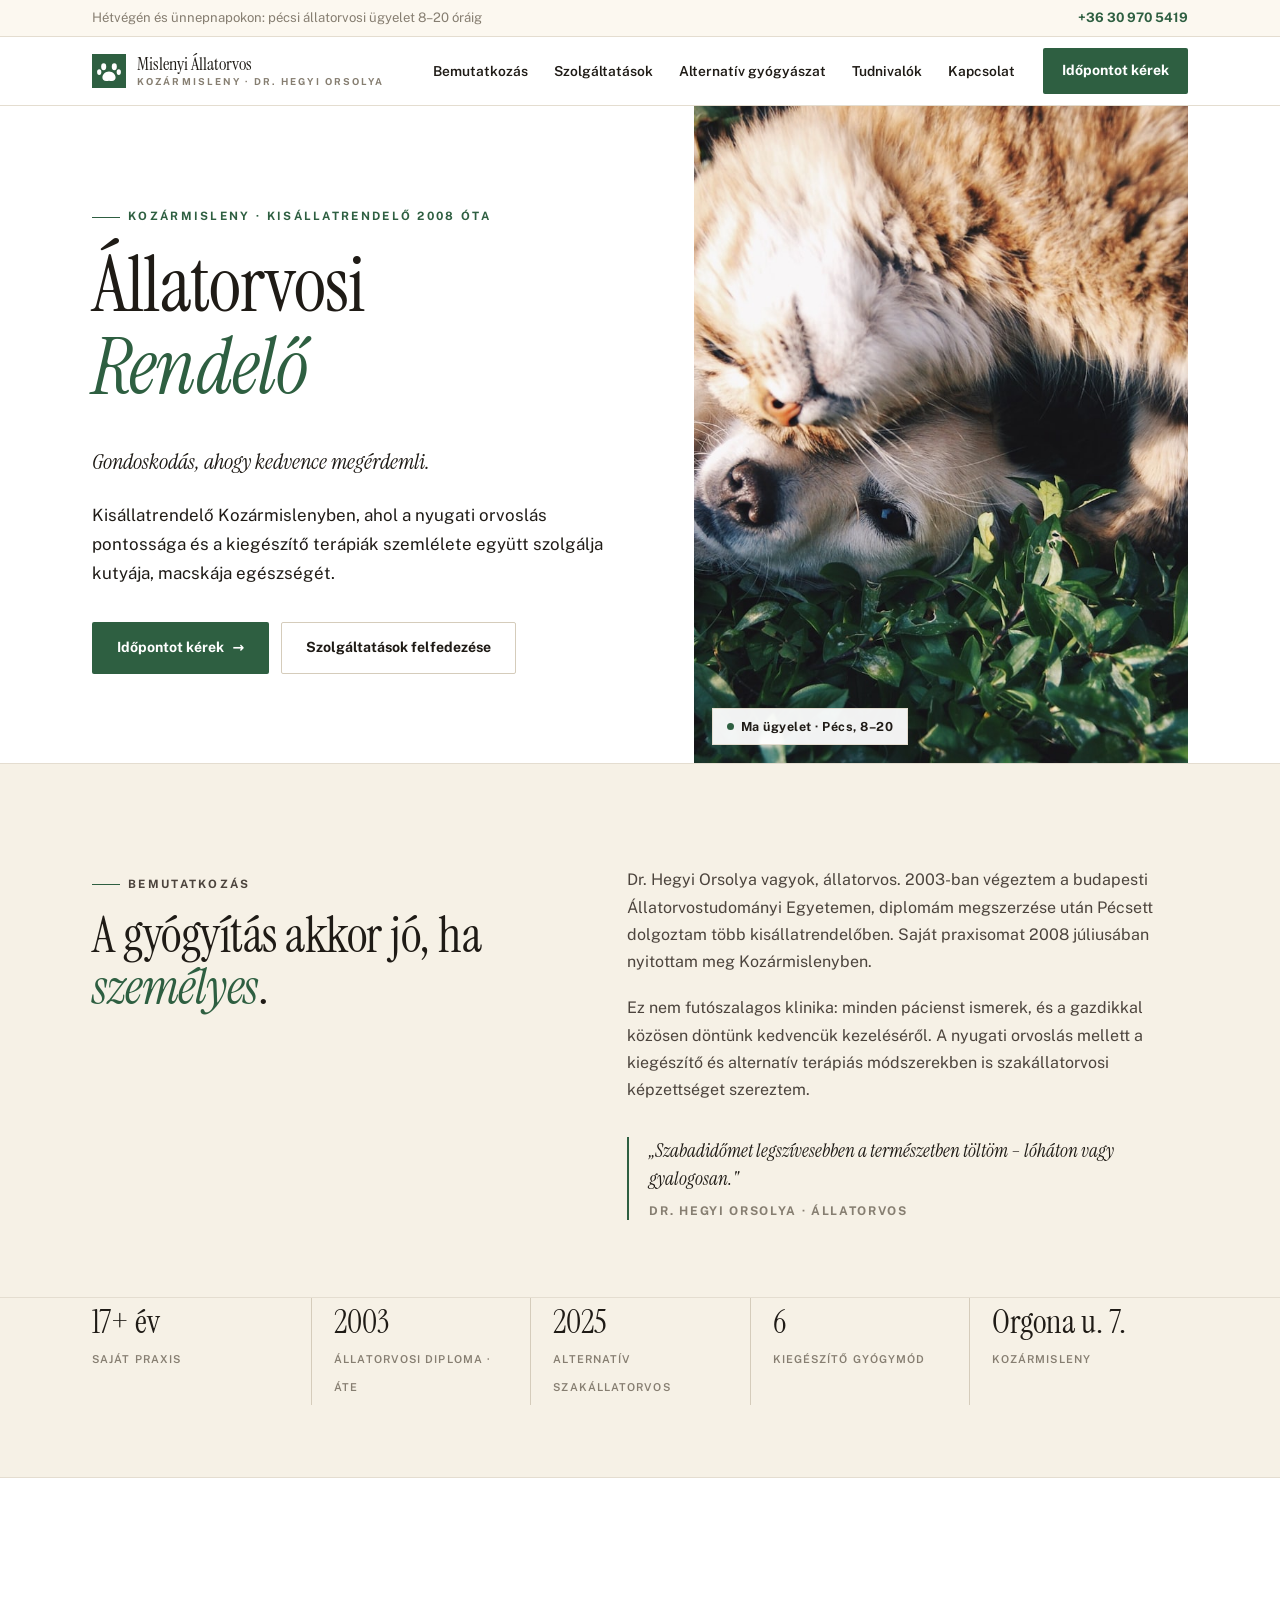
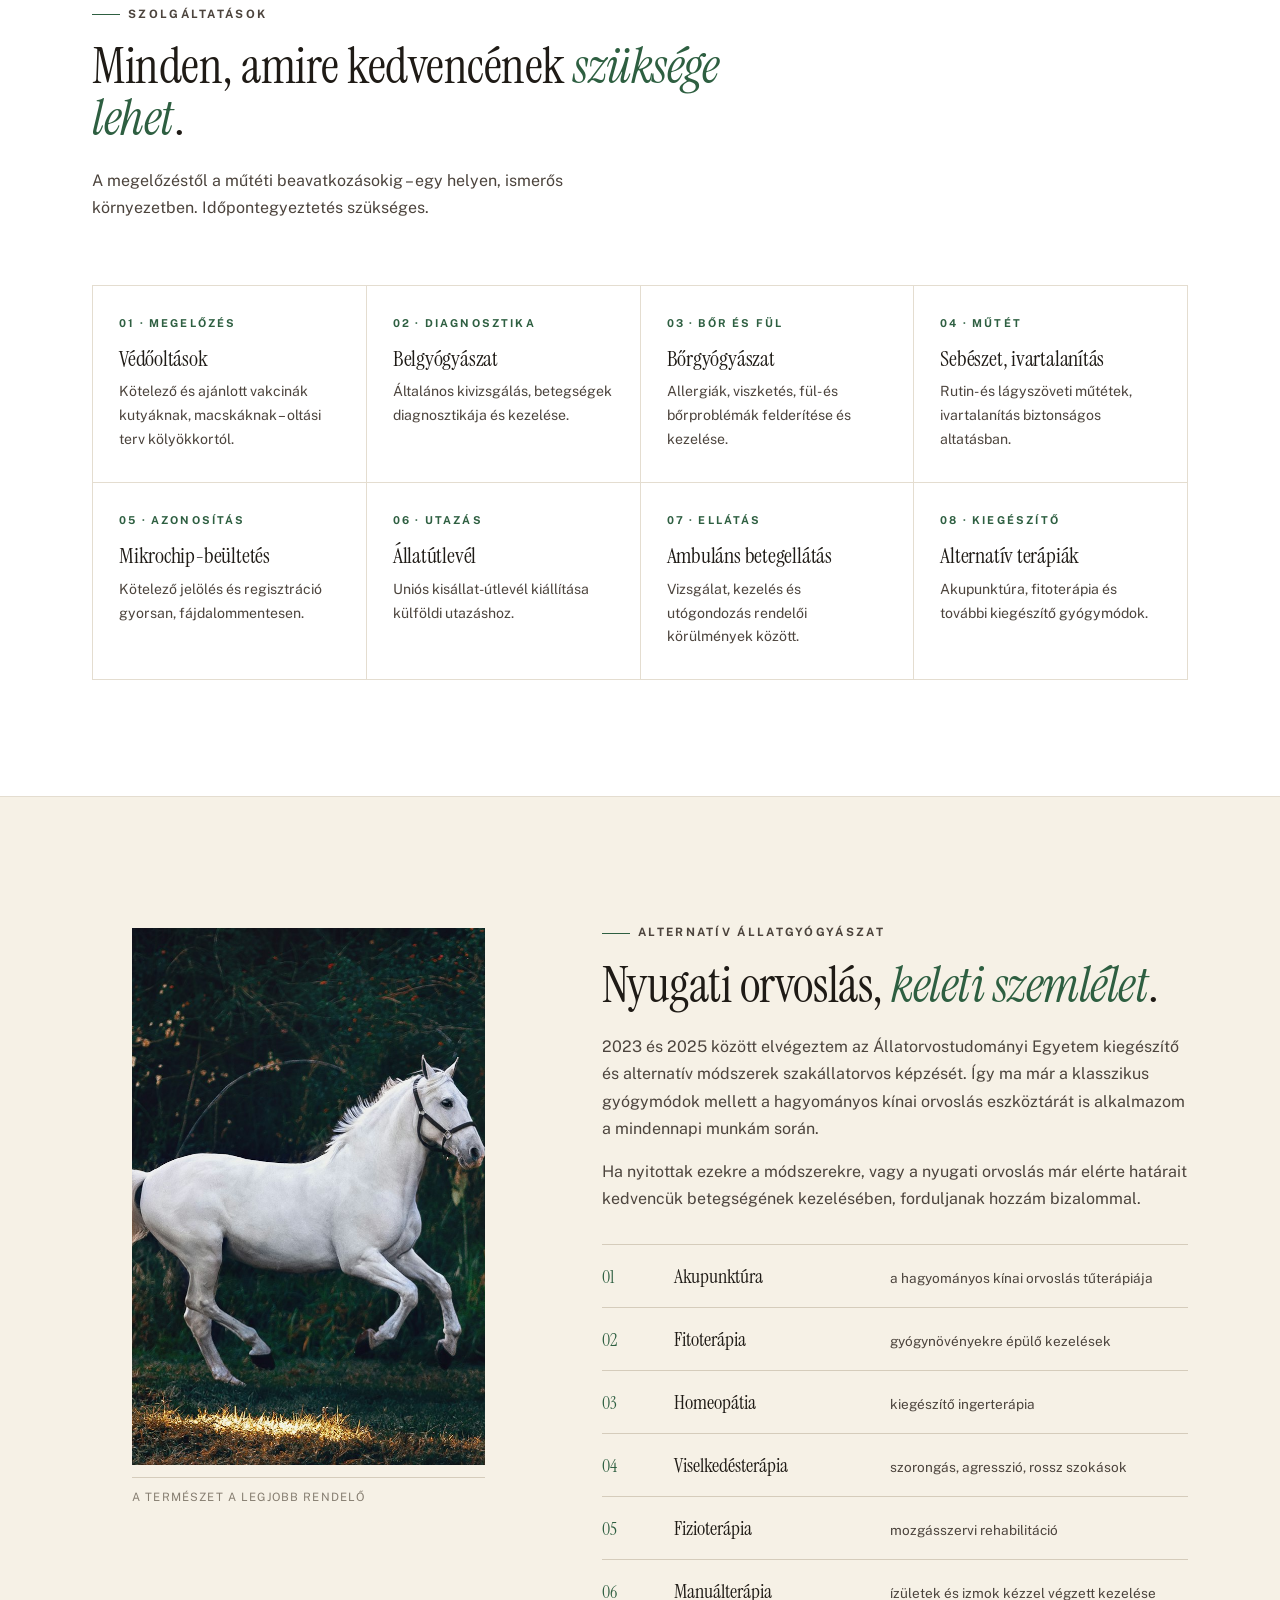
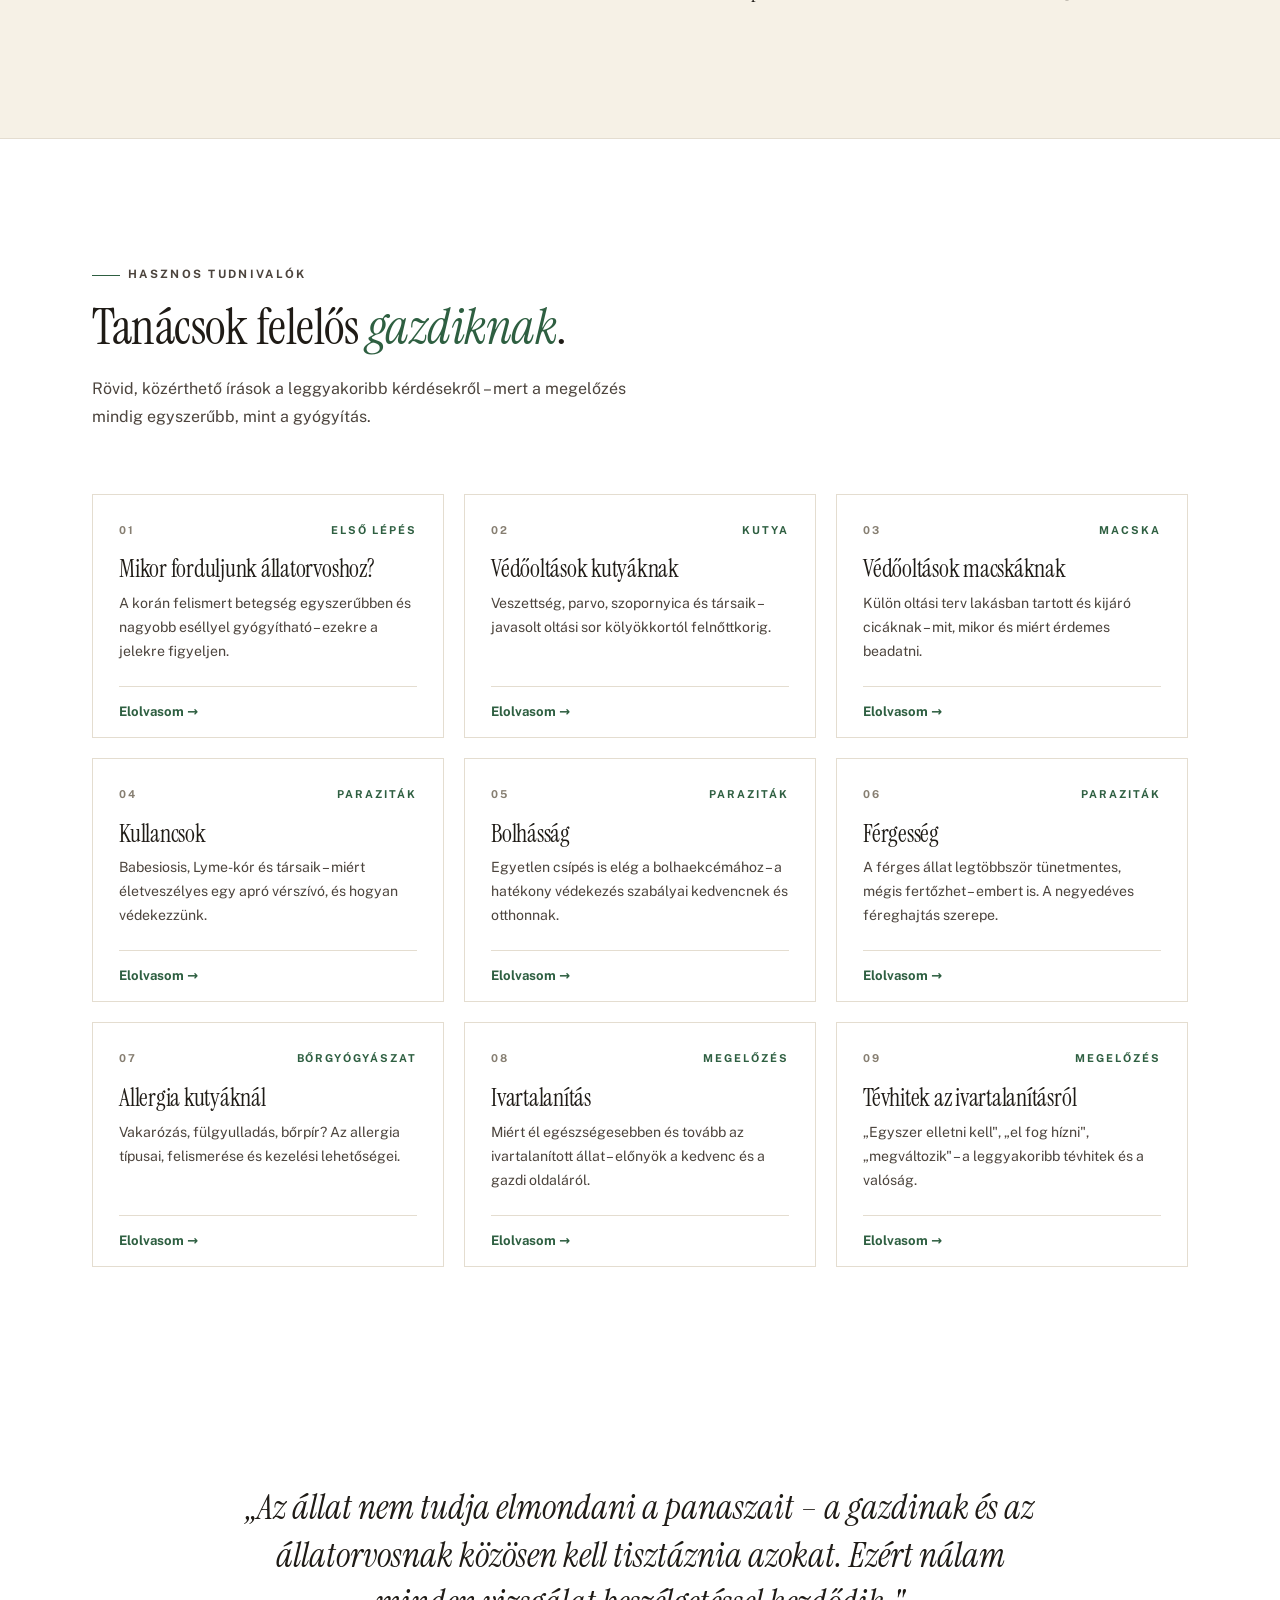
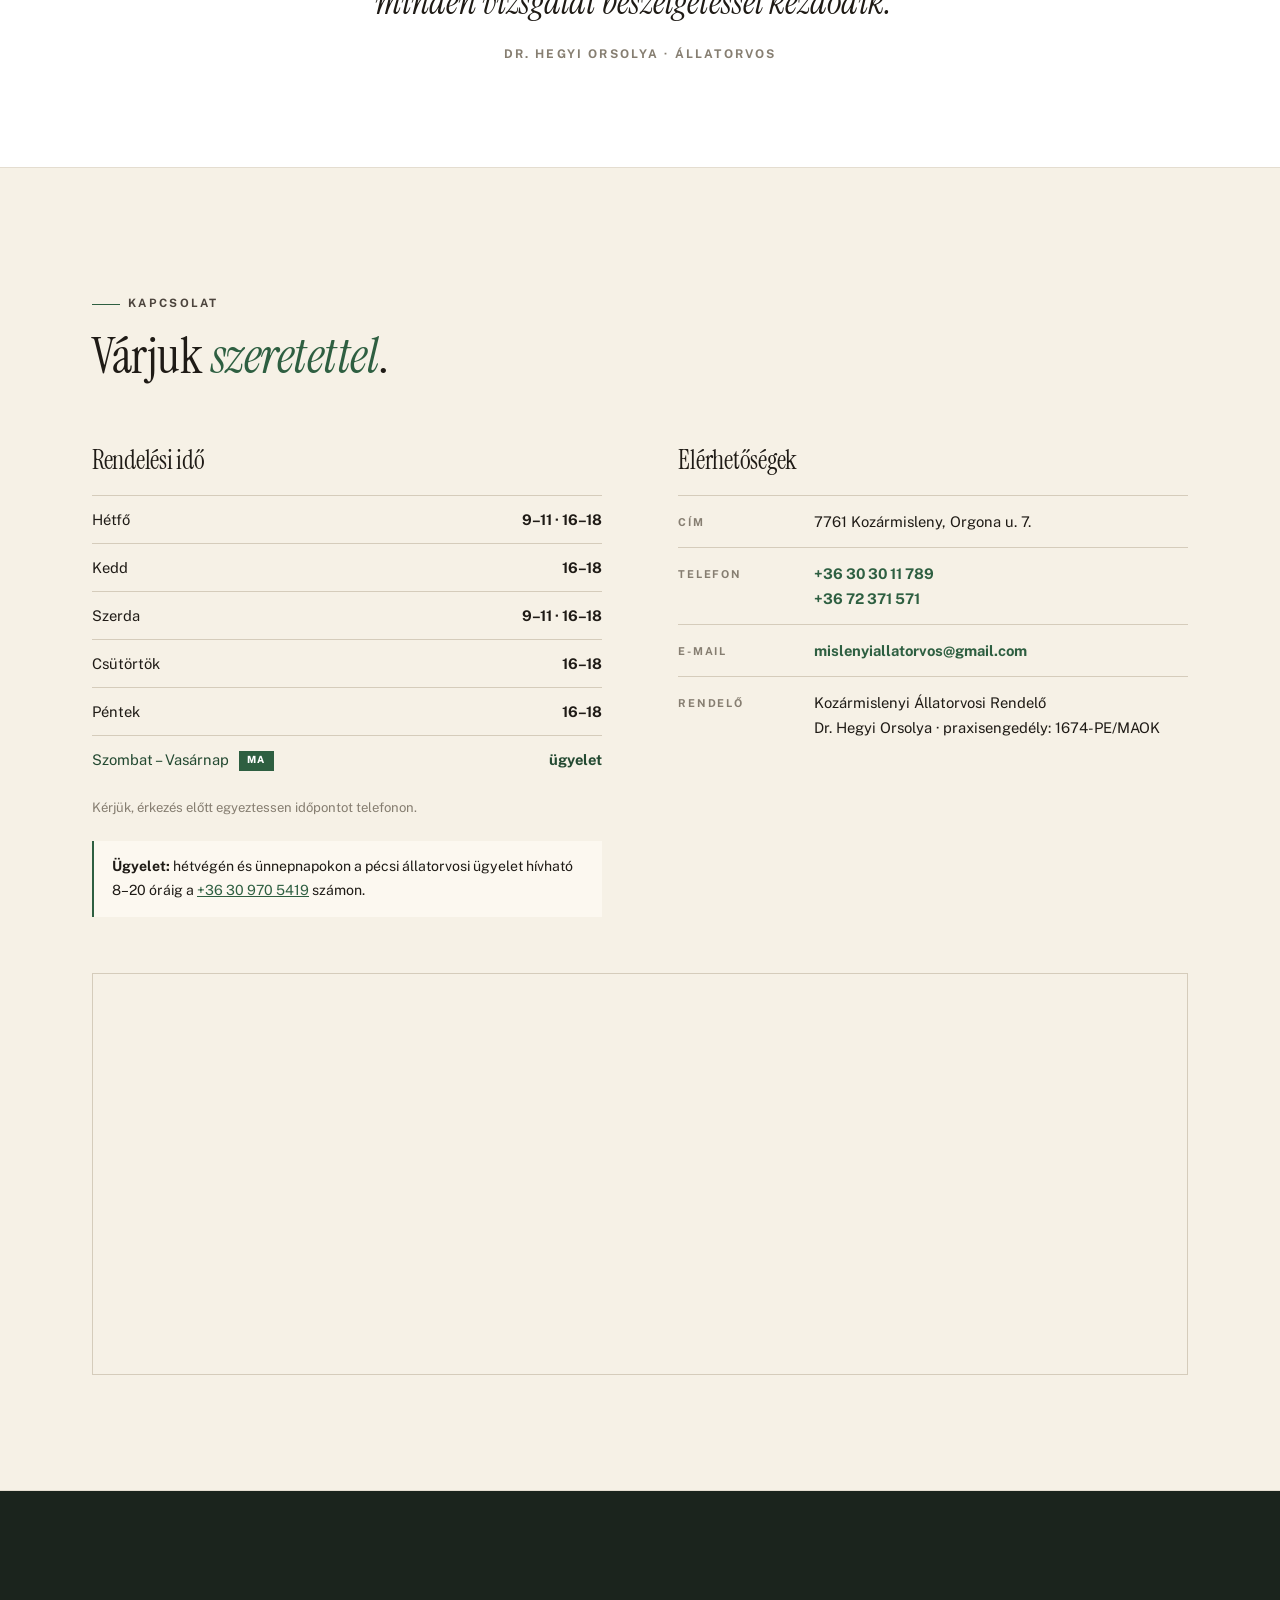
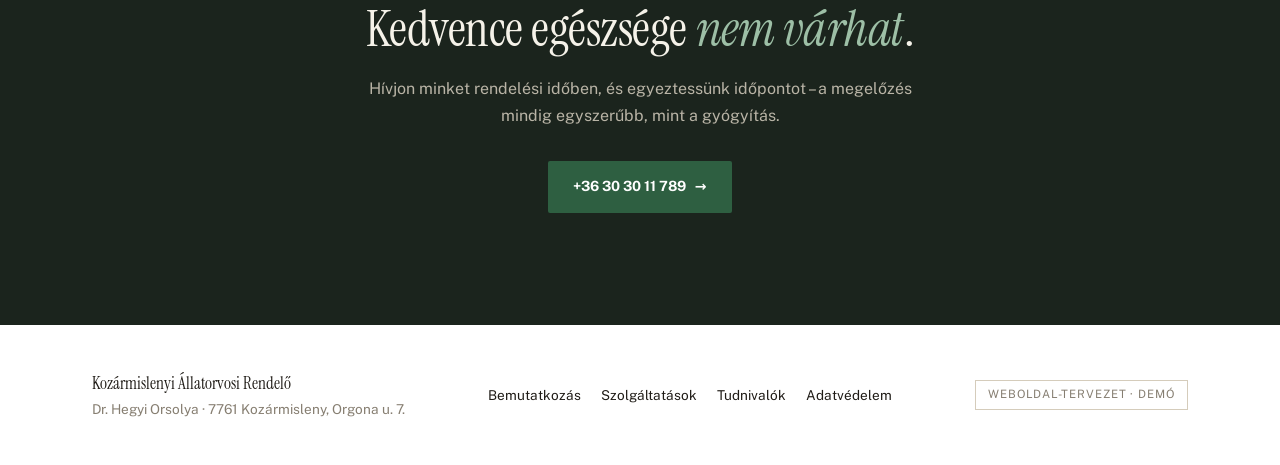
==== commit a385e293: "Ujratervezes: editorial stilus a kemence-akademia v2 mintajara Instrument Serif + Public Sans, feher" ====
--- a/index.html
+++ b/index.html
@@ -7,9 +7,9 @@
   <meta name="description" content="Kisállatrendelő Kozármislenyben 2008 óta. Védőoltások, belgyógyászat, sebészet, mikrochip, állatútlevél és alternatív állatgyógyászat – Dr. Hegyi Orsolya állatorvos.">
   <link rel="preconnect" href="https://fonts.googleapis.com">
   <link rel="preconnect" href="https://fonts.gstatic.com" crossorigin>
-  <link href="https://fonts.googleapis.com/css2?family=Fraunces:ital,opsz,wght@0,9..144,400..700;1,9..144,400..700&family=Karla:ital,wght@0,400..800;1,400..800&display=swap&subset=latin-ext" rel="stylesheet">
+  <link href="https://fonts.googleapis.com/css2?family=Instrument+Serif:ital@0;1&family=Public+Sans:ital,wght@0,400;0,500;0,600;0,700;1,400&display=swap" rel="stylesheet">
   <link rel="stylesheet" href="css/style.css">
-  <link rel="icon" href="data:image/svg+xml,%3Csvg xmlns='http://www.w3.org/2000/svg' viewBox='0 0 32 32'%3E%3Ccircle cx='16' cy='16' r='16' fill='%231E4D3B'/%3E%3Cg fill='%23FAF6EF'%3E%3Cellipse cx='11' cy='12' rx='2.4' ry='3.2'/%3E%3Cellipse cx='21' cy='12' rx='2.4' ry='3.2'/%3E%3Cellipse cx='6.8' cy='17' rx='2' ry='2.7'/%3E%3Cellipse cx='25.2' cy='17' rx='2' ry='2.7'/%3E%3Cpath d='M16 16.5c3.4 0 6.2 2.8 6.2 5.6 0 2-1.5 3.4-3.4 3.4-1.1 0-2-.4-2.8-.4s-1.7.4-2.8.4c-1.9 0-3.4-1.4-3.4-3.4 0-2.8 2.8-5.6 6.2-5.6z'/%3E%3C/g%3E%3C/svg%3E">
+  <link rel="icon" href="data:image/svg+xml,%3Csvg xmlns='http://www.w3.org/2000/svg' viewBox='0 0 32 32'%3E%3Crect width='32' height='32' fill='%232E5F41'/%3E%3Cg fill='%23FFFFFF'%3E%3Cellipse cx='11' cy='12' rx='2.4' ry='3.2'/%3E%3Cellipse cx='21' cy='12' rx='2.4' ry='3.2'/%3E%3Cellipse cx='6.8' cy='17' rx='2' ry='2.7'/%3E%3Cellipse cx='25.2' cy='17' rx='2' ry='2.7'/%3E%3Cpath d='M16 16.5c3.4 0 6.2 2.8 6.2 5.6 0 2-1.5 3.4-3.4 3.4-1.1 0-2-.4-2.8-.4s-1.7.4-2.8.4c-1.9 0-3.4-1.4-3.4-3.4 0-2.8 2.8-5.6 6.2-5.6z'/%3E%3C/g%3E%3C/svg%3E">
   <script type="application/ld+json">
   {
     "@context": "https://schema.org",
@@ -42,8 +42,8 @@
     <div class="wrap">
       <a class="brand" href="#fooldal">
         <svg viewBox="0 0 32 32" aria-hidden="true">
-          <circle cx="16" cy="16" r="16" fill="#1E4D3B"/>
-          <g fill="#FAF6EF">
+          <rect width="32" height="32" fill="#2E5F41"/>
+          <g fill="#FFFFFF">
             <ellipse cx="11" cy="12" rx="2.4" ry="3.2"/>
             <ellipse cx="21" cy="12" rx="2.4" ry="3.2"/>
             <ellipse cx="6.8" cy="17" rx="2" ry="2.7"/>
@@ -52,22 +52,20 @@
           </g>
         </svg>
         <span class="brand-name">
-          Kozármislenyi Állatorvosi Rendelő
-          <small>Dr. Hegyi Orsolya</small>
+          Mislenyi Állatorvos
+          <small>Kozármisleny · Dr. Hegyi Orsolya</small>
         </span>
       </a>
       <nav class="main-nav" id="main-nav" aria-label="Fő navigáció">
         <a href="#bemutatkozas">Bemutatkozás</a>
         <a href="#szolgaltatasok">Szolgáltatások</a>
+        <a href="#alternativ">Alternatív gyógyászat</a>
         <a href="#tudnivalok">Tudnivalók</a>
         <a href="#kapcsolat">Kapcsolat</a>
       </nav>
-      <a class="btn btn-primary header-cta" href="tel:+36303011789">
-        <svg viewBox="0 0 24 24" fill="none" stroke="currentColor" stroke-width="2" stroke-linecap="round" stroke-linejoin="round" aria-hidden="true"><path d="M22 16.92v3a2 2 0 0 1-2.18 2 19.79 19.79 0 0 1-8.63-3.07 19.5 19.5 0 0 1-6-6 19.79 19.79 0 0 1-3.07-8.67A2 2 0 0 1 4.11 2h3a2 2 0 0 1 2 1.72c.13.96.36 1.9.7 2.81a2 2 0 0 1-.45 2.11L8.09 9.91a16 16 0 0 0 6 6l1.27-1.27a2 2 0 0 1 2.11-.45c.91.34 1.85.57 2.81.7A2 2 0 0 1 22 16.92z"/></svg>
-        Időpontkérés
-      </a>
+      <a class="btn btn-primary header-cta" href="tel:+36303011789">Időpontot kérek</a>
       <button class="nav-toggle" id="nav-toggle" aria-expanded="false" aria-controls="main-nav" aria-label="Menü megnyitása">
-        <svg viewBox="0 0 24 24" fill="none" stroke="currentColor" stroke-width="2.4" stroke-linecap="round" aria-hidden="true"><line x1="3" y1="6" x2="21" y2="6"/><line x1="3" y1="12" x2="21" y2="12"/><line x1="3" y1="18" x2="21" y2="18"/></svg>
+        <svg viewBox="0 0 24 24" fill="none" stroke="currentColor" stroke-width="2" stroke-linecap="round" aria-hidden="true"><line x1="3" y1="6" x2="21" y2="6"/><line x1="3" y1="12" x2="21" y2="12"/><line x1="3" y1="18" x2="21" y2="18"/></svg>
       </button>
     </div>
   </header>
@@ -78,31 +76,215 @@
     <section class="hero">
       <div class="wrap">
         <div class="hero-copy">
-          <p class="eyebrow">Kozármisleny · saját praxis 2008 óta</p>
-          <h1>Gondoskodás, ahogy <span class="accent-i">kedvence</span> megérdemli.</h1>
-          <p class="lead">Kisállatrendelő, ahol a nyugati orvoslás pontossága és a kiegészítő terápiák szemlélete együtt szolgálja kutyája, macskája egészségét.</p>
-          <p>
-            <a class="btn btn-primary" href="tel:+36303011789">
-              <svg viewBox="0 0 24 24" fill="none" stroke="currentColor" stroke-width="2" stroke-linecap="round" stroke-linejoin="round" aria-hidden="true"><path d="M22 16.92v3a2 2 0 0 1-2.18 2 19.79 19.79 0 0 1-8.63-3.07 19.5 19.5 0 0 1-6-6 19.79 19.79 0 0 1-3.07-8.67A2 2 0 0 1 4.11 2h3a2 2 0 0 1 2 1.72c.13.96.36 1.9.7 2.81a2 2 0 0 1-.45 2.11L8.09 9.91a16 16 0 0 0 6 6l1.27-1.27a2 2 0 0 1 2.11-.45c.91.34 1.85.57 2.81.7A2 2 0 0 1 22 16.92z"/></svg>
-              +36 30 30 11 789
-            </a>
-            <a class="btn btn-ghost" href="#szolgaltatasok">Szolgáltatások</a>
-          </p>
-          <ul class="hero-facts">
-            <li><strong>17+</strong> év saját praxis</li>
-            <li><strong>2003</strong> állatorvosi diploma</li>
-            <li><strong>2025</strong> alternatív módszerek szakállatorvosa</li>
+          <p class="eyebrow">Kozármisleny · Kisállatrendelő 2008 óta</p>
+          <h1>Állatorvosi<br><span class="accent-i">Rendelő</span></h1>
+          <p class="sub-serif">Gondoskodás, ahogy kedvence megérdemli.</p>
+          <p class="lead">Kisállatrendelő Kozármislenyben, ahol a nyugati orvoslás pontossága és a kiegészítő terápiák szemlélete együtt szolgálja kutyája, macskája egészségét.</p>
+          <div class="hero-actions">
+            <a class="btn btn-primary" href="tel:+36303011789">Időpontot kérek <span class="arrow">→</span></a>
+            <a class="btn btn-ghost" href="#szolgaltatasok">Szolgáltatások felfedezése</a>
+          </div>
+        </div>
+        <div class="hero-visual">
+          <img src="img/hero-dog.jpg" alt="Kutya és macska egymáshoz bújva a fűben" fetchpriority="high">
+          <span class="photo-chip" id="today-chip">Rendelő · Kozármisleny</span>
+        </div>
+      </div>
+    </section>
+
+    <!-- FILOZÓFIA -->
+    <section class="philosophy" id="bemutatkozas">
+      <div class="wrap">
+        <div class="reveal">
+          <p class="eyebrow">Bemutatkozás</p>
+          <h2>A gyógyítás akkor jó, ha <span class="accent-i">személyes</span>.</h2>
+        </div>
+        <div class="reveal">
+          <p>Dr. Hegyi Orsolya vagyok, állatorvos. 2003-ban végeztem a budapesti Állatorvostudományi Egyetemen, diplomám megszerzése után Pécsett dolgoztam több kisállatrendelőben. Saját praxisomat 2008 júliusában nyitottam meg Kozármislenyben.</p>
+          <p>Ez nem futószalagos klinika: minden pácienst ismerek, és a gazdikkal közösen döntünk kedvencük kezeléséről. A nyugati orvoslás mellett a kiegészítő és alternatív terápiás módszerekben is szakállatorvosi képzettséget szereztem.</p>
+          <blockquote class="pull">
+            „Szabadidőmet legszívesebben a természetben töltöm – lóháton vagy gyalogosan."
+            <footer>Dr. Hegyi Orsolya · állatorvos</footer>
+          </blockquote>
+        </div>
+      </div>
+    </section>
+
+    <!-- STATISZTIKA -->
+    <div class="stat-strip">
+      <div class="wrap">
+        <div class="stat"><b>17+ év</b><span>saját praxis</span></div>
+        <div class="stat"><b>2003</b><span>állatorvosi diploma · ÁTE</span></div>
+        <div class="stat"><b>2025</b><span>alternatív szakállatorvos</span></div>
+        <div class="stat"><b>6</b><span>kiegészítő gyógymód</span></div>
+        <div class="stat"><b>Orgona u. 7.</b><span>Kozármisleny</span></div>
+      </div>
+    </div>
+
+    <!-- SZOLGÁLTATÁSOK -->
+    <section class="section" id="szolgaltatasok">
+      <div class="wrap">
+        <div class="section-head reveal">
+          <p class="eyebrow">Szolgáltatások</p>
+          <h2>Minden, amire kedvencének <span class="accent-i">szüksége lehet</span>.</h2>
+          <p>A megelőzéstől a műtéti beavatkozásokig – egy helyen, ismerős környezetben. Időpontegyeztetés szükséges.</p>
+        </div>
+        <div class="svc-grid reveal">
+          <div class="svc-cell">
+            <span class="num">01 · Megelőzés</span>
+            <h3>Védőoltások</h3>
+            <p>Kötelező és ajánlott vakcinák kutyáknak, macskáknak – oltási terv kölyökkortól.</p>
+          </div>
+          <div class="svc-cell">
+            <span class="num">02 · Diagnosztika</span>
+            <h3>Belgyógyászat</h3>
+            <p>Általános kivizsgálás, betegségek diagnosztikája és kezelése.</p>
+          </div>
+          <div class="svc-cell">
+            <span class="num">03 · Bőr és fül</span>
+            <h3>Bőrgyógyászat</h3>
+            <p>Allergiák, viszketés, fül- és bőrproblémák felderítése és kezelése.</p>
+          </div>
+          <div class="svc-cell">
+            <span class="num">04 · Műtét</span>
+            <h3>Sebészet, ivartalanítás</h3>
+            <p>Rutin- és lágyszöveti műtétek, ivartalanítás biztonságos altatásban.</p>
+          </div>
+          <div class="svc-cell">
+            <span class="num">05 · Azonosítás</span>
+            <h3>Mikrochip-beültetés</h3>
+            <p>Kötelező jelölés és regisztráció gyorsan, fájdalommentesen.</p>
+          </div>
+          <div class="svc-cell">
+            <span class="num">06 · Utazás</span>
+            <h3>Állatútlevél</h3>
+            <p>Uniós kisállat-útlevél kiállítása külföldi utazáshoz.</p>
+          </div>
+          <div class="svc-cell">
+            <span class="num">07 · Ellátás</span>
+            <h3>Ambuláns betegellátás</h3>
+            <p>Vizsgálat, kezelés és utógondozás rendelői körülmények között.</p>
+          </div>
+          <div class="svc-cell">
+            <span class="num">08 · Kiegészítő</span>
+            <h3>Alternatív terápiák</h3>
+            <p>Akupunktúra, fitoterápia és további kiegészítő gyógymódok.</p>
+          </div>
+        </div>
+      </div>
+    </section>
+
+    <!-- ALTERNATÍV GYÓGYÁSZAT -->
+    <section class="alt-band" id="alternativ">
+      <div class="wrap">
+        <figure class="alt-photo reveal">
+          <img src="img/horse.jpg" alt="Fehér ló vágtat a sötétzöld erdő előtt" loading="lazy" width="1600" height="1067">
+          <figcaption>A természet a legjobb rendelő</figcaption>
+        </figure>
+        <div class="reveal">
+          <p class="eyebrow">Alternatív állatgyógyászat</p>
+          <h2>Nyugati orvoslás, <span class="accent-i">keleti szemlélet</span>.</h2>
+          <p>2023 és 2025 között elvégeztem az Állatorvostudományi Egyetem kiegészítő és alternatív módszerek szakállatorvos képzését. Így ma már a klasszikus gyógymódok mellett a hagyományos kínai orvoslás eszköztárát is alkalmazom a mindennapi munkám során.</p>
+          <p>Ha nyitottak ezekre a módszerekre, vagy a nyugati orvoslás már elérte határait kedvencük betegségének kezelésében, forduljanak hozzám bizalommal.</p>
+          <ul class="method-list">
+            <li><span class="num">01</span><span class="name">Akupunktúra</span><span class="desc">a hagyományos kínai orvoslás tűterápiája</span></li>
+            <li><span class="num">02</span><span class="name">Fitoterápia</span><span class="desc">gyógynövényekre épülő kezelések</span></li>
+            <li><span class="num">03</span><span class="name">Homeopátia</span><span class="desc">kiegészítő ingerterápia</span></li>
+            <li><span class="num">04</span><span class="name">Viselkedésterápia</span><span class="desc">szorongás, agresszió, rossz szokások</span></li>
+            <li><span class="num">05</span><span class="name">Fizioterápia</span><span class="desc">mozgásszervi rehabilitáció</span></li>
+            <li><span class="num">06</span><span class="name">Manuálterápia</span><span class="desc">ízületek és izmok kézzel végzett kezelése</span></li>
           </ul>
         </div>
-        <div class="hero-visual">
-          <figure class="hero-photo">
-            <img src="img/hero-dog.jpg" alt="Kutya és macska egymáshoz bújva a fűben" width="1600" height="960" fetchpriority="high">
-          </figure>
-          <aside class="hours-card" aria-label="Rendelési idő">
-            <h3>
-              <svg viewBox="0 0 24 24" fill="none" stroke="currentColor" stroke-width="2" stroke-linecap="round" aria-hidden="true"><circle cx="12" cy="12" r="10"/><polyline points="12 6 12 12 16 14"/></svg>
-              Rendelési idő
-            </h3>
+      </div>
+    </section>
+
+    <!-- TUDNIVALÓK -->
+    <section class="section" id="tudnivalok">
+      <div class="wrap">
+        <div class="section-head reveal">
+          <p class="eyebrow">Hasznos tudnivalók</p>
+          <h2>Tanácsok felelős <span class="accent-i">gazdiknak</span>.</h2>
+          <p>Rövid, közérthető írások a leggyakoribb kérdésekről – mert a megelőzés mindig egyszerűbb, mint a gyógyítás.</p>
+        </div>
+        <div class="info-grid">
+          <a class="info-card reveal" href="cikkek/mikor-forduljunk-allatorvoshoz.html">
+            <span class="meta"><span class="num">01</span><span class="tag">Első lépés</span></span>
+            <h3>Mikor forduljunk állatorvoshoz?</h3>
+            <p>A korán felismert betegség egyszerűbben és nagyobb eséllyel gyógyítható – ezekre a jelekre figyeljen.</p>
+            <span class="more">Elolvasom →</span>
+          </a>
+          <a class="info-card reveal" href="cikkek/vedooltasok-kutyaknak.html">
+            <span class="meta"><span class="num">02</span><span class="tag">Kutya</span></span>
+            <h3>Védőoltások kutyáknak</h3>
+            <p>Veszettség, parvo, szopornyica és társaik – javasolt oltási sor kölyökkortól felnőttkorig.</p>
+            <span class="more">Elolvasom →</span>
+          </a>
+          <a class="info-card reveal" href="cikkek/vedooltasok-macskaknak.html">
+            <span class="meta"><span class="num">03</span><span class="tag">Macska</span></span>
+            <h3>Védőoltások macskáknak</h3>
+            <p>Külön oltási terv lakásban tartott és kijáró cicáknak – mit, mikor és miért érdemes beadatni.</p>
+            <span class="more">Elolvasom →</span>
+          </a>
+          <a class="info-card reveal" href="cikkek/kullancsok.html">
+            <span class="meta"><span class="num">04</span><span class="tag">Paraziták</span></span>
+            <h3>Kullancsok</h3>
+            <p>Babesiosis, Lyme-kór és társaik – miért életveszélyes egy apró vérszívó, és hogyan védekezzünk.</p>
+            <span class="more">Elolvasom →</span>
+          </a>
+          <a class="info-card reveal" href="cikkek/bolhassag.html">
+            <span class="meta"><span class="num">05</span><span class="tag">Paraziták</span></span>
+            <h3>Bolhásság</h3>
+            <p>Egyetlen csípés is elég a bolhaekcémához – a hatékony védekezés szabályai kedvencnek és otthonnak.</p>
+            <span class="more">Elolvasom →</span>
+          </a>
+          <a class="info-card reveal" href="cikkek/fergesseg.html">
+            <span class="meta"><span class="num">06</span><span class="tag">Paraziták</span></span>
+            <h3>Férgesség</h3>
+            <p>A férges állat legtöbbször tünetmentes, mégis fertőzhet – embert is. A negyedéves féreghajtás szerepe.</p>
+            <span class="more">Elolvasom →</span>
+          </a>
+          <a class="info-card reveal" href="cikkek/allergia.html">
+            <span class="meta"><span class="num">07</span><span class="tag">Bőrgyógyászat</span></span>
+            <h3>Allergia kutyáknál</h3>
+            <p>Vakarózás, fülgyulladás, bőrpír? Az allergia típusai, felismerése és kezelési lehetőségei.</p>
+            <span class="more">Elolvasom →</span>
+          </a>
+          <a class="info-card reveal" href="cikkek/ivartalanitas.html">
+            <span class="meta"><span class="num">08</span><span class="tag">Megelőzés</span></span>
+            <h3>Ivartalanítás</h3>
+            <p>Miért él egészségesebben és tovább az ivartalanított állat – előnyök a kedvenc és a gazdi oldaláról.</p>
+            <span class="more">Elolvasom →</span>
+          </a>
+          <a class="info-card reveal" href="cikkek/tevhitek-az-ivartalanitasrol.html">
+            <span class="meta"><span class="num">09</span><span class="tag">Megelőzés</span></span>
+            <h3>Tévhitek az ivartalanításról</h3>
+            <p>„Egyszer elletni kell", „el fog hízni", „megváltozik" – a leggyakoribb tévhitek és a valóság.</p>
+            <span class="more">Elolvasom →</span>
+          </a>
+        </div>
+      </div>
+    </section>
+
+    <!-- IDÉZET -->
+    <section class="quote-band">
+      <div class="wrap reveal">
+        <blockquote>
+          „Az állat nem tudja elmondani a panaszait – a gazdinak és az állatorvosnak közösen kell tisztáznia azokat. Ezért nálam minden vizsgálat beszélgetéssel kezdődik."
+        </blockquote>
+        <footer>Dr. Hegyi Orsolya · állatorvos</footer>
+      </div>
+    </section>
+
+    <!-- KAPCSOLAT -->
+    <section class="contact section" id="kapcsolat">
+      <div class="wrap">
+        <div class="section-head reveal">
+          <p class="eyebrow">Kapcsolat</p>
+          <h2>Várjuk <span class="accent-i">szeretettel</span>.</h2>
+        </div>
+        <div class="inner">
+          <div class="hours-card reveal" aria-label="Rendelési idő">
+            <h3>Rendelési idő</h3>
             <table class="hours-table">
               <tr data-day="1"><td>Hétfő</td><td>9–11 · 16–18</td></tr>
               <tr data-day="2"><td>Kedd</td><td>16–18</td></tr>
@@ -112,211 +294,28 @@
               <tr data-day="6"><td>Szombat – Vasárnap</td><td class="closed">ügyelet</td></tr>
             </table>
             <p class="hours-note">Kérjük, érkezés előtt egyeztessen időpontot telefonon.</p>
-          </aside>
-        </div>
-      </div>
-    </section>
-
-    <!-- BEMUTATKOZÁS -->
-    <section class="section about" id="bemutatkozas">
-      <div class="wrap">
-        <figure class="about-photo reveal">
-          <img src="img/vet-exam.jpg" alt="Gondoskodó kezek között nyugodtan ülő cirmos macska" loading="lazy" width="1600" height="1067">
-        </figure>
-        <div class="reveal">
-          <p class="eyebrow">Bemutatkozás</p>
-          <h2>Dr. Hegyi Orsolya <span class="accent-i">állatorvos</span></h2>
-          <p class="lead">„2003-ban végeztem a budapesti Állatorvostudományi Egyetemen. Diplomám megszerzése után Pécsett dolgoztam több kisállatrendelőben, majd 2008 júliusában megnyitottam saját praxisomat Kozármislenyben."</p>
-          <p>A nyugati orvoslás mellett kiegészítő és alternatív terápiás módszerekkel is foglalkozom. Szabadidőmet legszívesebben a természetben töltöm – lóháton vagy gyalogosan.</p>
-          <ul class="cred-list">
-            <li><span class="year">2003</span> Állatorvosi diploma – Állatorvostudományi Egyetem, Budapest</li>
-            <li><span class="year">2003–08</span> Kisállatrendelői gyakorlat Pécsett</li>
-            <li><span class="year">2008</span> Saját praxis megnyitása Kozármislenyben</li>
-            <li><span class="year">2025</span> Kiegészítő és alternatív módszerek szakállatorvosa – ÁTE</li>
-          </ul>
-        </div>
-      </div>
-    </section>
-
-    <!-- ALTERNATÍV GYÓGYÁSZAT -->
-    <section class="section alt-band" id="alternativ">
-      <div class="wrap">
-        <div class="reveal">
-          <p class="eyebrow">Alternatív állatgyógyászat</p>
-          <h2>Nyugati orvoslás, <span class="accent-i">keleti szemlélet</span></h2>
-          <p>2023 és 2025 között elvégeztem az Állatorvostudományi Egyetem kiegészítő és alternatív módszerek szakállatorvos képzését. Így ma már a klasszikus gyógymódok mellett a hagyományos kínai orvoslás eszköztárát is alkalmazom a mindennapi munkám során.</p>
-          <p>Ha nyitottak ezekre a módszerekre, vagy a nyugati orvoslás már elérte határait kedvencük betegségének kezelésében, forduljanak hozzám bizalommal.</p>
-          <ul class="method-pills">
-            <li>Akupunktúra</li>
-            <li>Fitoterápia</li>
-            <li>Homeopátia</li>
-            <li>Viselkedésterápia</li>
-            <li>Fizioterápia</li>
-            <li>Manuálterápia</li>
-          </ul>
-        </div>
-        <figure class="alt-photo reveal">
-          <img src="img/horse.jpg" alt="Fehér ló vágtat a sötétzöld erdő előtt" loading="lazy" width="1600" height="1067">
-        </figure>
-      </div>
-    </section>
-
-    <!-- SZOLGÁLTATÁSOK -->
-    <section class="section" id="szolgaltatasok">
-      <div class="wrap">
-        <div class="section-head reveal">
-          <p class="eyebrow">Szolgáltatások</p>
-          <h2>Minden, amire kedvencének <span class="accent-i">szüksége lehet</span></h2>
-          <p class="lead">A megelőzéstől a műtéti beavatkozásokig – egy helyen, ismerős környezetben.</p>
-        </div>
-        <div class="svc-grid">
-          <div class="svc-card reveal">
-            <svg viewBox="0 0 24 24" fill="none" stroke="currentColor" stroke-width="1.8" stroke-linecap="round" stroke-linejoin="round" aria-hidden="true"><path d="m18 2 4 4"/><path d="m17 7 3-3"/><path d="M19 9 8.7 19.3c-1 1-2.5 1-3.4 0l-.6-.6c-1-1-1-2.5 0-3.4L15 5"/><path d="m9 11 4 4"/><path d="m5 19-3 3"/><path d="m14 4 6 6"/></svg>
-            <h3>Védőoltások</h3>
-            <p>Kötelező és ajánlott vakcinák kutyáknak, macskáknak – oltási terv kölyökkortól.</p>
-          </div>
-          <div class="svc-card reveal">
-            <svg viewBox="0 0 24 24" fill="none" stroke="currentColor" stroke-width="1.8" stroke-linecap="round" stroke-linejoin="round" aria-hidden="true"><path d="M4.8 2.3A.3.3 0 1 0 5 2H4a2 2 0 0 0-2 2v5a6 6 0 0 0 6 6a6 6 0 0 0 6-6V4a2 2 0 0 0-2-2h-1a.2.2 0 1 0 .3.3"/><path d="M8 15v1a6 6 0 0 0 6 6a6 6 0 0 0 6-6v-4"/><circle cx="20" cy="10" r="2"/></svg>
-            <h3>Belgyógyászat</h3>
-            <p>Általános kivizsgálás, betegségek diagnosztikája és kezelése.</p>
-          </div>
-          <div class="svc-card reveal">
-            <svg viewBox="0 0 24 24" fill="none" stroke="currentColor" stroke-width="1.8" stroke-linecap="round" stroke-linejoin="round" aria-hidden="true"><circle cx="12" cy="12" r="10"/><path d="M8 14s1.5 2 4 2 4-2 4-2"/><line x1="9" y1="9" x2="9.01" y2="9"/><line x1="15" y1="9" x2="15.01" y2="9"/></svg>
-            <h3>Bőrgyógyászat</h3>
-            <p>Allergiák, viszketés, fül- és bőrproblémák felderítése és kezelése.</p>
-          </div>
-          <div class="svc-card reveal">
-            <svg viewBox="0 0 24 24" fill="none" stroke="currentColor" stroke-width="1.8" stroke-linecap="round" stroke-linejoin="round" aria-hidden="true"><path d="M12 2v20"/><path d="M2 12h20"/><path d="M20 16a2 2 0 0 1 2 2v2a2 2 0 0 1-2 2h-2a2 2 0 0 1-2-2"/><path d="M4 8a2 2 0 0 1-2-2V4a2 2 0 0 1 2-2h2a2 2 0 0 1 2 2"/></svg>
-            <h3>Sebészet, ivartalanítás</h3>
-            <p>Rutin- és lágyszöveti műtétek, ivartalanítás biztonságos altatásban.</p>
-          </div>
-          <div class="svc-card reveal">
-            <svg viewBox="0 0 24 24" fill="none" stroke="currentColor" stroke-width="1.8" stroke-linecap="round" stroke-linejoin="round" aria-hidden="true"><rect x="4" y="4" width="16" height="16" rx="2"/><rect x="9" y="9" width="6" height="6"/><line x1="9" y1="1" x2="9" y2="4"/><line x1="15" y1="1" x2="15" y2="4"/><line x1="9" y1="20" x2="9" y2="23"/><line x1="15" y1="20" x2="15" y2="23"/><line x1="20" y1="9" x2="23" y2="9"/><line x1="20" y1="14" x2="23" y2="14"/><line x1="1" y1="9" x2="4" y2="9"/><line x1="1" y1="14" x2="4" y2="14"/></svg>
-            <h3>Mikrochip-beültetés</h3>
-            <p>Kötelező jelölés és regisztráció gyorsan, fájdalommentesen.</p>
-          </div>
-          <div class="svc-card reveal">
-            <svg viewBox="0 0 24 24" fill="none" stroke="currentColor" stroke-width="1.8" stroke-linecap="round" stroke-linejoin="round" aria-hidden="true"><path d="M2 8a2 2 0 0 1 2-2h16a2 2 0 0 1 2 2v8a2 2 0 0 1-2 2H4a2 2 0 0 1-2-2z"/><circle cx="9" cy="12" r="2.5"/><path d="M14 10h5"/><path d="M14 14h3"/></svg>
-            <h3>Állatútlevél</h3>
-            <p>Uniós kisállat-útlevél kiállítása külföldi utazáshoz.</p>
-          </div>
-          <div class="svc-card reveal">
-            <svg viewBox="0 0 24 24" fill="none" stroke="currentColor" stroke-width="1.8" stroke-linecap="round" stroke-linejoin="round" aria-hidden="true"><path d="M19 14c1.49-1.46 3-3.21 3-5.5A5.5 5.5 0 0 0 16.5 3c-1.76 0-3 .5-4.5 2-1.5-1.5-2.74-2-4.5-2A5.5 5.5 0 0 0 2 8.5c0 2.3 1.5 4.05 3 5.5l7 7Z"/></svg>
-            <h3>Ambuláns betegellátás</h3>
-            <p>Vizsgálat, kezelés és utógondozás rendelői körülmények között.</p>
-          </div>
-          <div class="svc-card reveal">
-            <svg viewBox="0 0 24 24" fill="none" stroke="currentColor" stroke-width="1.8" stroke-linecap="round" stroke-linejoin="round" aria-hidden="true"><path d="M11 20A7 7 0 0 1 9.8 6.1C15.5 5 17 4.48 19 2c1 2 2 4.18 2 8 0 5.5-4.78 10-10 10Z"/><path d="M2 21c0-3 1.85-5.36 5.08-6C9.5 14.52 12 13 13 12"/></svg>
-            <h3>Alternatív terápiák</h3>
-            <p>Akupunktúra, fitoterápia és további kiegészítő gyógymódok.</p>
-          </div>
-        </div>
-      </div>
-    </section>
-
-    <!-- TUDNIVALÓK -->
-    <section class="section info-band" id="tudnivalok">
-      <div class="wrap">
-        <div class="section-head reveal">
-          <p class="eyebrow">Hasznos tudnivalók</p>
-          <h2>Tanácsok felelős <span class="accent-i">gazdiknak</span></h2>
-          <p class="lead">Rövid, közérthető írások a leggyakoribb kérdésekről – a megelőzés mindig egyszerűbb, mint a gyógyítás.</p>
-        </div>
-        <div class="info-grid">
-          <a class="info-card reveal" href="cikkek/mikor-forduljunk-allatorvoshoz.html">
-            <span class="tag">Első lépés</span>
-            <h3>Mikor forduljunk állatorvoshoz?</h3>
-            <p>A korán felismert betegség egyszerűbben és nagyobb eséllyel gyógyítható – ezekre a jelekre figyeljen.</p>
-            <span class="more">Elolvasom →</span>
-          </a>
-          <a class="info-card reveal" href="cikkek/vedooltasok-kutyaknak.html">
-            <span class="tag">Kutya</span>
-            <h3>Védőoltások kutyáknak</h3>
-            <p>Veszettség, parvo, szopornyica és társaik – javasolt oltási sor kölyökkortól felnőttkorig.</p>
-            <span class="more">Elolvasom →</span>
-          </a>
-          <a class="info-card reveal" href="cikkek/vedooltasok-macskaknak.html">
-            <span class="tag">Macska</span>
-            <h3>Védőoltások macskáknak</h3>
-            <p>Külön oltási terv lakásban tartott és kijáró cicáknak – mit, mikor és miért érdemes beadatni.</p>
-            <span class="more">Elolvasom →</span>
-          </a>
-          <a class="info-card reveal" href="cikkek/kullancsok.html">
-            <span class="tag">Paraziták</span>
-            <h3>Kullancsok</h3>
-            <p>Babesiosis, Lyme-kór és társaik – miért életveszélyes egy apró vérszívó, és hogyan védekezzünk.</p>
-            <span class="more">Elolvasom →</span>
-          </a>
-          <a class="info-card reveal" href="cikkek/bolhassag.html">
-            <span class="tag">Paraziták</span>
-            <h3>Bolhásság</h3>
-            <p>Egyetlen csípés is elég a bolhaekcémához – a hatékony védekezés szabályai kedvencnek és otthonnak.</p>
-            <span class="more">Elolvasom →</span>
-          </a>
-          <a class="info-card reveal" href="cikkek/fergesseg.html">
-            <span class="tag">Paraziták</span>
-            <h3>Férgesség</h3>
-            <p>A férges állat legtöbbször tünetmentes, mégis fertőzhet – embert is. A negyedéves féreghajtás szerepe.</p>
-            <span class="more">Elolvasom →</span>
-          </a>
-          <a class="info-card reveal" href="cikkek/allergia.html">
-            <span class="tag">Bőrgyógyászat</span>
-            <h3>Allergia kutyáknál</h3>
-            <p>Vakarózás, fülgyulladás, bőrpír? Az allergia típusai, felismerése és kezelési lehetőségei.</p>
-            <span class="more">Elolvasom →</span>
-          </a>
-          <a class="info-card reveal" href="cikkek/ivartalanitas.html">
-            <span class="tag">Megelőzés</span>
-            <h3>Ivartalanítás</h3>
-            <p>Miért él egészségesebben és tovább az ivartalanított állat – előnyök a kedvenc és a gazdi oldaláról.</p>
-            <span class="more">Elolvasom →</span>
-          </a>
-          <a class="info-card reveal" href="cikkek/tevhitek-az-ivartalanitasrol.html">
-            <span class="tag">Megelőzés</span>
-            <h3>Tévhitek az ivartalanításról</h3>
-            <p>„Egyszer elletni kell", „el fog hízni", „megváltozik" – a leggyakoribb tévhitek és a valóság.</p>
-            <span class="more">Elolvasom →</span>
-          </a>
-        </div>
-      </div>
-    </section>
-
-    <!-- KAPCSOLAT -->
-    <section class="section contact" id="kapcsolat">
-      <div class="wrap">
-        <div class="reveal">
-          <p class="eyebrow">Kapcsolat</p>
-          <h2>Várjuk <span class="accent-i">szeretettel</span></h2>
-          <div class="contact-item">
-            <svg viewBox="0 0 24 24" fill="none" stroke="currentColor" stroke-width="2" stroke-linecap="round" stroke-linejoin="round" aria-hidden="true"><path d="M20 10c0 6-8 12-8 12s-8-6-8-12a8 8 0 0 1 16 0Z"/><circle cx="12" cy="10" r="3"/></svg>
-            <div>
-              <h3>Cím</h3>
-              <p>7761 Kozármisleny, Orgona u. 7.</p>
-            </div>
-          </div>
-          <div class="contact-item">
-            <svg viewBox="0 0 24 24" fill="none" stroke="currentColor" stroke-width="2" stroke-linecap="round" stroke-linejoin="round" aria-hidden="true"><path d="M22 16.92v3a2 2 0 0 1-2.18 2 19.79 19.79 0 0 1-8.63-3.07 19.5 19.5 0 0 1-6-6 19.79 19.79 0 0 1-3.07-8.67A2 2 0 0 1 4.11 2h3a2 2 0 0 1 2 1.72c.13.96.36 1.9.7 2.81a2 2 0 0 1-.45 2.11L8.09 9.91a16 16 0 0 0 6 6l1.27-1.27a2 2 0 0 1 2.11-.45c.91.34 1.85.57 2.81.7A2 2 0 0 1 22 16.92z"/></svg>
-            <div>
-              <h3>Telefon</h3>
-              <p><a href="tel:+36303011789">+36 30 30 11 789</a> · <a href="tel:+3672371571">+36 72 371 571</a></p>
-            </div>
-          </div>
-          <div class="contact-item">
-            <svg viewBox="0 0 24 24" fill="none" stroke="currentColor" stroke-width="2" stroke-linecap="round" stroke-linejoin="round" aria-hidden="true"><rect x="2" y="4" width="20" height="16" rx="2"/><path d="m22 7-8.97 5.7a1.94 1.94 0 0 1-2.06 0L2 7"/></svg>
-            <div>
-              <h3>E-mail</h3>
-              <p><a href="mailto:mislenyiallatorvos@gmail.com">mislenyiallatorvos@gmail.com</a></p>
-            </div>
-          </div>
-          <div class="contact-item">
-            <svg viewBox="0 0 24 24" fill="none" stroke="currentColor" stroke-width="2" stroke-linecap="round" aria-hidden="true"><circle cx="12" cy="12" r="10"/><polyline points="12 6 12 12 16 14"/></svg>
-            <div>
-              <h3>Rendelési idő</h3>
-              <p>Hétfő, szerda: 9–11 és 16–18 · kedd, csütörtök, péntek: 16–18<br>Időpontegyeztetés szükséges.</p>
-            </div>
-          </div>
-          <div class="duty-note">
-            <strong>Ügyelet:</strong> hétvégén és ünnepnapokon a pécsi állatorvosi ügyelet hívható 8–20 óráig a <a href="tel:+36309705419">+36 30 970 5419</a> számon.
+            <div class="duty-note">
+              <strong>Ügyelet:</strong> hétvégén és ünnepnapokon a pécsi állatorvosi ügyelet hívható 8–20 óráig a <a href="tel:+36309705419">+36 30 970 5419</a> számon.
+            </div>
+          </div>
+          <div class="contact-col reveal">
+            <h3>Elérhetőségek</h3>
+            <div class="contact-item">
+              <span class="label">Cím</span>
+              <span>7761 Kozármisleny, Orgona u. 7.</span>
+            </div>
+            <div class="contact-item">
+              <span class="label">Telefon</span>
+              <span><a href="tel:+36303011789">+36 30 30 11 789</a><br><a href="tel:+3672371571">+36 72 371 571</a></span>
+            </div>
+            <div class="contact-item">
+              <span class="label">E-mail</span>
+              <span><a href="mailto:mislenyiallatorvos@gmail.com">mislenyiallatorvos@gmail.com</a></span>
+            </div>
+            <div class="contact-item">
+              <span class="label">Rendelő</span>
+              <span>Kozármislenyi Állatorvosi Rendelő<br>Dr. Hegyi Orsolya · praxisengedély: 1674-PE/MAOK</span>
+            </div>
           </div>
         </div>
         <div class="map-frame reveal">
@@ -327,6 +326,15 @@
             referrerpolicy="no-referrer-when-downgrade"
             allowfullscreen></iframe>
         </div>
+      </div>
+    </section>
+
+    <!-- CTA -->
+    <section class="cta-band">
+      <div class="wrap">
+        <h2>Kedvence egészsége <span class="accent-i">nem várhat</span>.</h2>
+        <p>Hívjon minket rendelési időben, és egyeztessünk időpontot – a megelőzés mindig egyszerűbb, mint a gyógyítás.</p>
+        <a class="btn btn-primary" href="tel:+36303011789">+36 30 30 11 789 <span class="arrow">→</span></a>
       </div>
     </section>
 
--- a/css/style.css
+++ b/css/style.css
@@ -1,25 +1,22 @@
 /* ==========================================================================
-   Kozármislenyi Állatorvosi Rendelő — designrendszer
-   Paletta: csontpapír / fenyőzöld / moha / mézarany
-   Tipó: Fraunces (display) + Karla (szöveg)
+   Kozármislenyi Állatorvosi Rendelő — editorial designrendszer
+   Minta: kemence-akademia v2 (fehér/krém sávok, hajszálvonalak, szögletes)
+   Tipó: Instrument Serif (display) + Public Sans (szöveg)
    ========================================================================== */
 
 :root {
-  --paper: #FAF6EF;
-  --paper-2: #F1EADC;
-  --card: #FFFDF8;
-  --ink: #26301F;
-  --ink-soft: #55604B;
-  --pine: #1E4D3B;
-  --pine-deep: #123227;
-  --moss: #6B8563;
-  --honey: #BE8A3C;
-  --honey-soft: #F0E2C8;
-  --line: rgba(30, 77, 59, 0.16);
-  --shadow: 0 18px 40px -18px rgba(24, 45, 32, 0.28);
-  --radius: 16px;
-  --font-display: "Fraunces", Georgia, "Times New Roman", serif;
-  --font-body: "Karla", "Segoe UI", Arial, sans-serif;
+  --bg: #FFFFFF;
+  --cream: #F6F1E6;
+  --cream-2: #FCF8F0;
+  --ink: #1F1B16;
+  --gray: #867E71;
+  --line: #E4DDD0;
+  --line-dark: #D5CCBB;
+  --accent: #2E5F41;
+  --accent-dark: #234931;
+  --dark: #1B241D;
+  --font-display: "Instrument Serif", Georgia, "Times New Roman", serif;
+  --font-body: "Public Sans", "Segoe UI", system-ui, sans-serif;
 }
 
 * { box-sizing: border-box; }
@@ -31,79 +28,92 @@
 
 body {
   margin: 0;
-  background: var(--paper);
+  background: var(--bg);
   color: var(--ink);
   font-family: var(--font-body);
-  font-size: 1.0625rem;
-  line-height: 1.65;
+  font-size: 1rem;
+  line-height: 1.7;
   -webkit-font-smoothing: antialiased;
 }
 
 img { max-width: 100%; display: block; }
 
-a { color: var(--pine); }
-a:hover { color: var(--pine-deep); }
+a { color: var(--accent); }
+a:hover { color: var(--accent-dark); }
 
 :focus-visible {
-  outline: 3px solid var(--honey);
+  outline: 2px solid var(--accent);
   outline-offset: 3px;
-  border-radius: 4px;
 }
 
 .wrap {
-  max-width: 1120px;
+  max-width: 1160px;
   margin: 0 auto;
-  padding: 0 24px;
+  padding: 0 32px;
 }
 
 /* ---------- Tipográfia ---------- */
 
 h1, h2, h3 {
   font-family: var(--font-display);
-  font-weight: 560;
-  line-height: 1.14;
-  color: var(--ink);
-  margin: 0 0 0.5em;
+  font-weight: 400;
+  line-height: 1.05;
+  color: var(--ink);
+  margin: 0 0 0.45em;
   letter-spacing: -0.01em;
 }
 
-h1 { font-size: clamp(2.3rem, 5.2vw, 3.6rem); }
-h2 { font-size: clamp(1.7rem, 3.4vw, 2.4rem); }
-h3 { font-size: 1.22rem; }
+h1 { font-size: clamp(2.9rem, 6.4vw, 4.9rem); }
+h2 { font-size: clamp(2.1rem, 4vw, 3.1rem); }
+h3 { font-size: 1.45rem; line-height: 1.2; }
+
+.accent-i {
+  font-style: italic;
+  color: var(--accent);
+}
 
 .lead {
-  font-size: clamp(1.08rem, 1.8vw, 1.22rem);
-  color: var(--ink-soft);
-  max-width: 34em;
+  font-size: 1.06rem;
+  color: var(--ink);
+  max-width: 36em;
+}
+
+.sub-serif {
+  font-family: var(--font-display);
+  font-style: italic;
+  font-size: clamp(1.15rem, 2vw, 1.4rem);
+  color: var(--ink);
+  margin: 0 0 0.9em;
 }
 
 .eyebrow {
   display: inline-flex;
   align-items: center;
-  gap: 0.55em;
-  font-size: 0.8rem;
-  font-weight: 700;
-  letter-spacing: 0.14em;
-  text-transform: uppercase;
-  color: var(--pine);
-  margin-bottom: 1.1em;
+  gap: 0.7em;
+  font-size: 0.72rem;
+  font-weight: 700;
+  letter-spacing: 0.2em;
+  text-transform: uppercase;
+  color: var(--accent);
+  margin-bottom: 1.4em;
 }
 .eyebrow::before {
   content: "";
-  width: 26px;
-  height: 2px;
-  background: var(--honey);
-}
-
-.accent-i { font-style: italic; color: var(--pine); }
+  width: 28px;
+  height: 1px;
+  background: var(--accent);
+}
+
+.muted { color: var(--gray); }
 
 /* ---------- Ügyeleti csík ---------- */
 
 .duty-strip {
-  background: var(--pine-deep);
-  color: #E9F0E6;
-  font-size: 0.9rem;
-  padding: 8px 0;
+  background: var(--cream-2);
+  border-bottom: 1px solid var(--line);
+  color: var(--gray);
+  font-size: 0.82rem;
+  padding: 7px 0;
 }
 .duty-strip .wrap {
   display: flex;
@@ -111,8 +121,8 @@
   gap: 4px 24px;
   justify-content: space-between;
 }
-.duty-strip a { color: #F3D9A8; font-weight: 700; text-decoration: none; }
-.duty-strip a:hover { text-decoration: underline; color: #F3D9A8; }
+.duty-strip a { color: var(--accent); font-weight: 700; text-decoration: none; }
+.duty-strip a:hover { text-decoration: underline; }
 
 /* ---------- Fejléc ---------- */
 
@@ -120,382 +130,472 @@
   position: sticky;
   top: 0;
   z-index: 50;
-  background: rgba(250, 246, 239, 0.92);
-  backdrop-filter: blur(8px);
+  background: rgba(255, 255, 255, 0.96);
+  backdrop-filter: blur(6px);
   border-bottom: 1px solid var(--line);
 }
 
 .site-header .wrap {
   display: flex;
   align-items: center;
-  gap: 24px;
-  min-height: 74px;
+  gap: 28px;
+  min-height: 68px;
 }
 
 .brand {
   display: flex;
   align-items: center;
-  gap: 12px;
+  gap: 11px;
   text-decoration: none;
   color: var(--ink);
   margin-right: auto;
 }
 .brand:hover { color: var(--ink); }
-.brand svg { width: 40px; height: 40px; flex: none; }
+.brand svg { width: 34px; height: 34px; flex: none; }
 .brand-name {
   font-family: var(--font-display);
-  font-size: 1.08rem;
-  font-weight: 600;
-  line-height: 1.2;
+  font-size: 1.12rem;
+  line-height: 1.1;
 }
 .brand-name small {
   display: block;
   font-family: var(--font-body);
-  font-size: 0.72rem;
-  font-weight: 700;
-  letter-spacing: 0.12em;
-  text-transform: uppercase;
-  color: var(--moss);
-}
-
-.main-nav { display: flex; align-items: center; gap: 4px; }
+  font-size: 0.6rem;
+  font-weight: 700;
+  letter-spacing: 0.22em;
+  text-transform: uppercase;
+  color: var(--gray);
+  margin-top: 3px;
+}
+
+.main-nav { display: flex; align-items: center; gap: 26px; }
 .main-nav a {
   text-decoration: none;
-  font-weight: 700;
-  font-size: 0.95rem;
-  color: var(--ink-soft);
-  padding: 8px 12px;
-  border-radius: 999px;
-}
-.main-nav a:hover { color: var(--pine-deep); background: var(--paper-2); }
+  font-weight: 600;
+  font-size: 0.86rem;
+  color: var(--ink);
+  padding: 4px 0;
+}
+.main-nav a:hover { color: var(--accent); }
 
 .btn {
   display: inline-flex;
   align-items: center;
   justify-content: center;
-  gap: 0.5em;
-  padding: 12px 22px;
-  border-radius: 999px;
-  font-weight: 700;
-  font-size: 0.98rem;
+  gap: 0.6em;
+  padding: 13px 24px;
+  border-radius: 2px;
+  font-weight: 700;
+  font-size: 0.88rem;
   text-decoration: none;
-  border: 2px solid transparent;
+  border: 1px solid transparent;
   cursor: pointer;
-  transition: transform 0.15s ease, box-shadow 0.15s ease, background 0.15s ease;
+  transition: background 0.15s ease, border-color 0.15s ease, color 0.15s ease;
 }
 .btn-primary {
-  background: var(--pine);
-  color: #FDFBF5;
-  box-shadow: 0 10px 24px -12px rgba(18, 50, 39, 0.55);
-}
-.btn-primary:hover { background: var(--pine-deep); color: #FDFBF5; transform: translateY(-1px); }
+  background: var(--accent);
+  color: #FFFFFF;
+}
+.btn-primary:hover { background: var(--accent-dark); color: #FFFFFF; }
 .btn-ghost {
-  border-color: var(--line);
-  color: var(--pine);
+  border-color: var(--line-dark);
+  color: var(--ink);
   background: transparent;
 }
-.btn-ghost:hover { border-color: var(--pine); color: var(--pine-deep); }
+.btn-ghost:hover { border-color: var(--ink); color: var(--ink); }
+.btn .arrow { font-family: var(--font-body); }
 .btn svg { width: 18px; height: 18px; }
+
+.header-cta { padding: 10px 18px; }
 
 .nav-toggle {
   display: none;
   background: none;
-  border: 2px solid var(--line);
-  border-radius: 10px;
+  border: 1px solid var(--line-dark);
+  border-radius: 2px;
   padding: 8px 10px;
   cursor: pointer;
-  color: var(--pine);
-}
-.nav-toggle svg { width: 22px; height: 22px; display: block; }
+  color: var(--ink);
+}
+.nav-toggle svg { width: 20px; height: 20px; display: block; }
 
 /* ---------- Hero ---------- */
 
-.hero { padding: clamp(48px, 8vw, 96px) 0 clamp(56px, 8vw, 104px); overflow: hidden; }
-
+.hero {
+  border-bottom: 1px solid var(--line);
+}
 .hero .wrap {
   display: grid;
-  grid-template-columns: minmax(0, 1.05fr) minmax(0, 0.95fr);
-  gap: clamp(32px, 5vw, 72px);
+  grid-template-columns: minmax(0, 1fr) minmax(0, 0.92fr);
+  gap: clamp(36px, 5vw, 80px);
   align-items: center;
 }
-
-.hero-copy .btn { margin-right: 10px; margin-top: 8px; }
-
-.hero-facts {
-  display: flex;
-  flex-wrap: wrap;
-  gap: 8px 28px;
-  margin: 28px 0 0;
-  padding: 0;
-  list-style: none;
-  color: var(--ink-soft);
-  font-size: 0.92rem;
-  font-weight: 700;
-}
-.hero-facts strong {
-  display: block;
-  font-family: var(--font-display);
-  font-size: 1.35rem;
-  font-weight: 600;
-  color: var(--pine);
-}
-
-.hero-visual { position: relative; }
-.hero-photo {
-  border-radius: var(--radius) 72px var(--radius) var(--radius);
-  overflow: hidden;
-  box-shadow: var(--shadow);
-}
-.hero-photo img {
+.hero-copy { padding: clamp(48px, 7vw, 96px) 0; }
+.hero-copy .lead { margin-bottom: 2em; }
+.hero-actions { display: flex; flex-wrap: wrap; gap: 12px; }
+
+.hero-visual {
+  position: relative;
+  align-self: stretch;
+  min-height: 420px;
+}
+.hero-visual img {
+  position: absolute;
+  inset: 0;
   width: 100%;
-  height: clamp(340px, 44vw, 500px);
+  height: 100%;
   object-fit: cover;
   object-position: 62% 68%;
 }
-
-/* A szignatúra elem: nyitvatartási kártya, a mai nap kiemelve */
-.hours-card {
+.photo-chip {
   position: absolute;
-  left: clamp(-40px, -4vw, -16px);
-  bottom: -36px;
-  width: min(310px, 86%);
-  background: var(--card);
+  left: 18px;
+  bottom: 18px;
+  display: inline-flex;
+  align-items: center;
+  gap: 0.6em;
+  background: rgba(255, 255, 255, 0.94);
   border: 1px solid var(--line);
-  border-radius: var(--radius);
-  box-shadow: var(--shadow);
-  padding: 20px 22px 16px;
-}
-.hours-card h3 {
+  padding: 7px 14px;
+  font-size: 0.78rem;
+  font-weight: 700;
+  letter-spacing: 0.04em;
+}
+.photo-chip::before {
+  content: "";
+  width: 7px;
+  height: 7px;
+  border-radius: 50%;
+  background: var(--accent);
+}
+
+/* ---------- Filozófia sáv (krém) ---------- */
+
+.philosophy {
+  background: var(--cream);
+  border-bottom: 1px solid var(--line);
+}
+.philosophy .wrap {
+  display: grid;
+  grid-template-columns: minmax(0, 0.9fr) minmax(0, 1.1fr);
+  gap: clamp(36px, 6vw, 96px);
+  padding-top: clamp(56px, 8vw, 104px);
+  padding-bottom: clamp(48px, 6vw, 80px);
+}
+.philosophy p { color: #4C443D; margin: 0 0 1.2em; }
+
+blockquote.pull {
+  margin: 1.8em 0 0;
+  padding-left: 20px;
+  border-left: 2px solid var(--accent);
+  font-family: var(--font-display);
+  font-style: italic;
+  font-size: 1.18rem;
+  line-height: 1.45;
+  color: var(--ink);
+}
+blockquote.pull footer {
+  font-family: var(--font-body);
+  font-style: normal;
+  font-size: 0.75rem;
+  font-weight: 700;
+  letter-spacing: 0.14em;
+  text-transform: uppercase;
+  color: var(--gray);
+  margin-top: 0.9em;
+}
+
+/* ---------- Stat sáv ---------- */
+
+.stat-strip {
+  background: var(--cream);
+  border-bottom: 1px solid var(--line);
+}
+.stat-strip .wrap {
+  display: grid;
+  grid-template-columns: repeat(5, 1fr);
+  padding-top: 0;
+  padding-bottom: clamp(48px, 6vw, 72px);
+}
+.stat {
+  border-left: 1px solid var(--line-dark);
+  padding: 6px 22px;
+}
+.stat:first-child { border-left: 0; padding-left: 0; }
+.stat b {
+  display: block;
+  font-family: var(--font-display);
+  font-weight: 400;
+  font-size: clamp(1.6rem, 2.6vw, 2.2rem);
+  line-height: 1.1;
+  margin-bottom: 4px;
+}
+.stat span {
+  font-size: 0.68rem;
+  font-weight: 600;
+  letter-spacing: 0.1em;
+  text-transform: uppercase;
+  color: var(--gray);
+}
+
+/* ---------- Szekciók ---------- */
+
+.section { padding: clamp(64px, 9vw, 120px) 0; }
+
+.section-head { max-width: 720px; margin-bottom: clamp(36px, 5vw, 64px); }
+.section-head p { color: #4C443D; max-width: 34em; }
+
+/* ---------- Szolgáltatások: keretes rács ---------- */
+
+.svc-grid {
+  display: grid;
+  grid-template-columns: repeat(4, 1fr);
+  border-top: 1px solid var(--line);
+  border-left: 1px solid var(--line);
+}
+.svc-cell {
+  border-right: 1px solid var(--line);
+  border-bottom: 1px solid var(--line);
+  padding: 28px 26px 30px;
+  background: var(--bg);
+}
+.svc-cell .num {
+  display: block;
+  font-size: 0.68rem;
+  font-weight: 700;
+  letter-spacing: 0.2em;
+  text-transform: uppercase;
+  color: var(--accent);
+  margin-bottom: 14px;
+}
+.svc-cell h3 { font-size: 1.35rem; margin-bottom: 8px; }
+.svc-cell p { margin: 0; font-size: 0.88rem; color: #4C443D; }
+
+/* ---------- Alternatív gyógyászat (krém, kép + számozott lista) ---------- */
+
+.alt-band {
+  background: var(--cream);
+  border-top: 1px solid var(--line);
+  border-bottom: 1px solid var(--line);
+}
+.alt-band .wrap {
+  display: grid;
+  grid-template-columns: minmax(0, 0.85fr) minmax(0, 1.15fr);
+  gap: clamp(36px, 6vw, 96px);
+  align-items: start;
+  padding-top: clamp(64px, 9vw, 120px);
+  padding-bottom: clamp(64px, 9vw, 120px);
+}
+.alt-photo { position: sticky; top: 100px; }
+.alt-photo img {
+  width: 100%;
+  height: clamp(360px, 42vw, 560px);
+  object-fit: cover;
+}
+.alt-photo figcaption {
+  font-size: 0.72rem;
+  letter-spacing: 0.1em;
+  text-transform: uppercase;
+  color: var(--gray);
+  padding-top: 10px;
+  border-top: 1px solid var(--line-dark);
+  margin-top: 12px;
+}
+.alt-band p { color: #4C443D; }
+
+.method-list {
+  list-style: none;
+  margin: 32px 0 0;
+  padding: 0;
+}
+.method-list li {
+  display: grid;
+  grid-template-columns: 56px 200px 1fr;
+  gap: 16px;
+  align-items: baseline;
+  border-top: 1px solid var(--line-dark);
+  padding: 14px 0;
+}
+.method-list .num {
+  font-family: var(--font-display);
+  font-size: 1.1rem;
+  color: var(--accent);
+}
+.method-list .name {
+  font-family: var(--font-display);
+  font-size: 1.25rem;
+}
+.method-list .desc {
+  font-size: 0.85rem;
+  color: #4C443D;
+}
+
+/* ---------- Tudnivalók: számozott kártyák ---------- */
+
+.info-grid {
+  display: grid;
+  grid-template-columns: repeat(3, 1fr);
+  gap: 20px;
+}
+.info-card {
   display: flex;
-  align-items: center;
-  gap: 0.5em;
-  font-size: 1.05rem;
-  margin-bottom: 10px;
-}
-.hours-card h3 svg { width: 20px; height: 20px; color: var(--honey); }
-.hours-table { width: 100%; border-collapse: collapse; font-size: 0.93rem; }
-.hours-table td { padding: 5px 0; border-bottom: 1px dashed var(--line); }
-.hours-table tr:last-child td { border-bottom: 0; }
+  flex-direction: column;
+  background: var(--bg);
+  border: 1px solid var(--line);
+  padding: 26px 26px 0;
+  text-decoration: none;
+  color: var(--ink);
+  transition: border-color 0.15s ease;
+}
+.info-card:hover { border-color: var(--accent); color: var(--ink); }
+.info-card .meta {
+  display: flex;
+  justify-content: space-between;
+  align-items: baseline;
+  font-size: 0.68rem;
+  font-weight: 700;
+  letter-spacing: 0.18em;
+  text-transform: uppercase;
+  margin-bottom: 16px;
+}
+.info-card .meta .num { color: var(--gray); }
+.info-card .meta .tag { color: var(--accent); }
+.info-card h3 { font-size: 1.5rem; margin-bottom: 8px; }
+.info-card p { margin: 0 0 22px; font-size: 0.88rem; color: #4C443D; flex: 1; }
+.info-card .more {
+  border-top: 1px solid var(--line);
+  padding: 14px 0;
+  font-size: 0.82rem;
+  font-weight: 700;
+  color: var(--accent);
+}
+.info-card:hover .more { color: var(--accent-dark); }
+
+/* ---------- Idézet sáv ---------- */
+
+.quote-band { padding: clamp(56px, 8vw, 104px) 0; }
+.quote-band .wrap { max-width: 880px; text-align: center; }
+.quote-band blockquote {
+  margin: 0;
+  font-family: var(--font-display);
+  font-style: italic;
+  font-size: clamp(1.5rem, 3vw, 2.2rem);
+  line-height: 1.35;
+}
+.quote-band footer {
+  margin-top: 1.4em;
+  font-size: 0.75rem;
+  font-weight: 700;
+  letter-spacing: 0.18em;
+  text-transform: uppercase;
+  color: var(--gray);
+}
+
+/* ---------- Kapcsolat + nyitvatartás (krém) ---------- */
+
+.contact {
+  background: var(--cream);
+  border-top: 1px solid var(--line);
+  border-bottom: 1px solid var(--line);
+}
+.contact .inner {
+  display: grid;
+  grid-template-columns: minmax(0, 1fr) minmax(0, 1fr);
+  gap: clamp(36px, 6vw, 96px);
+  margin-bottom: clamp(36px, 5vw, 56px);
+}
+
+.hours-card h3,
+.contact-col h3 {
+  font-size: 1.6rem;
+  margin-bottom: 18px;
+}
+
+.hours-table { width: 100%; border-collapse: collapse; font-size: 0.92rem; }
+.hours-table td {
+  padding: 11px 0;
+  border-top: 1px solid var(--line-dark);
+}
 .hours-table td:last-child { text-align: right; font-weight: 700; white-space: nowrap; }
-.hours-table .closed { color: var(--ink-soft); font-weight: 400; }
-.hours-table tr.today td {
-  color: var(--pine-deep);
-  font-weight: 700;
-}
+.hours-table .closed { color: var(--gray); font-weight: 600; }
+.hours-table tr.today td { color: var(--accent-dark); }
 .hours-table tr.today td:first-child::after {
   content: "ma";
   display: inline-block;
-  margin-left: 8px;
-  padding: 1px 8px;
-  border-radius: 999px;
-  background: var(--honey);
-  color: #FFF9EC;
+  margin-left: 10px;
+  padding: 1px 8px 2px;
+  background: var(--accent);
+  color: #fff;
+  font-size: 0.62rem;
+  font-weight: 800;
+  letter-spacing: 0.14em;
+  text-transform: uppercase;
+  vertical-align: 2px;
+}
+.hours-note { margin: 14px 0 0; font-size: 0.82rem; color: var(--gray); }
+
+.contact-item {
+  display: grid;
+  grid-template-columns: 120px 1fr;
+  gap: 16px;
+  border-top: 1px solid var(--line-dark);
+  padding: 13px 0;
+  font-size: 0.92rem;
+}
+.contact-item .label {
   font-size: 0.68rem;
-  font-weight: 800;
-  letter-spacing: 0.06em;
-  text-transform: uppercase;
-  vertical-align: 2px;
-}
-.hours-note {
-  margin: 10px 0 0;
-  font-size: 0.82rem;
-  color: var(--ink-soft);
-}
-
-/* ---------- Szekciók ---------- */
-
-.section { padding: clamp(64px, 9vw, 112px) 0; }
-.section-tight { padding-top: clamp(40px, 6vw, 72px); }
-
-.section-head { max-width: 640px; margin-bottom: clamp(32px, 5vw, 56px); }
-
-/* Bemutatkozás */
-.about .wrap {
-  display: grid;
-  grid-template-columns: minmax(0, 0.9fr) minmax(0, 1.1fr);
-  gap: clamp(32px, 5vw, 72px);
-  align-items: center;
-}
-.about-photo {
-  border-radius: 72px var(--radius) var(--radius) var(--radius);
-  overflow: hidden;
-  box-shadow: var(--shadow);
-}
-.about-photo img { width: 100%; height: clamp(320px, 40vw, 460px); object-fit: cover; }
-
-.cred-list {
-  list-style: none;
-  margin: 24px 0 0;
-  padding: 0;
-  display: grid;
-  gap: 12px;
-}
-.cred-list li {
-  display: flex;
-  gap: 12px;
-  align-items: baseline;
-}
-.cred-list .year {
-  flex: none;
-  font-family: var(--font-display);
-  font-weight: 600;
-  color: var(--honey);
-  min-width: 3.2em;
-}
-
-/* Alternatív gyógyászat — mélyzöld sáv */
-.alt-band {
-  background: var(--pine-deep);
-  color: #E9F0E6;
-  position: relative;
-}
-.alt-band .wrap {
-  display: grid;
-  grid-template-columns: minmax(0, 1.1fr) minmax(0, 0.9fr);
-  gap: clamp(32px, 5vw, 72px);
-  align-items: center;
-}
-.alt-band h2 { color: #F6F2E7; }
-.alt-band .eyebrow { color: #A9C4A0; }
-.alt-band p { color: #C9D8C4; }
-.alt-band .accent-i { color: #E8C98A; }
-.alt-photo {
-  border-radius: var(--radius);
-  overflow: hidden;
-  box-shadow: 0 24px 48px -20px rgba(0, 0, 0, 0.55);
-}
-.alt-photo img { width: 100%; height: clamp(300px, 36vw, 440px); object-fit: cover; }
-
-.method-pills {
-  list-style: none;
-  display: flex;
-  flex-wrap: wrap;
-  gap: 10px;
-  padding: 0;
-  margin: 26px 0 0;
-}
-.method-pills li {
-  padding: 8px 16px;
-  border: 1px solid rgba(233, 240, 230, 0.3);
-  border-radius: 999px;
-  font-size: 0.92rem;
-  font-weight: 700;
-  color: #E9F0E6;
-}
-
-/* Szolgáltatások */
-.svc-grid {
-  display: grid;
-  grid-template-columns: repeat(auto-fit, minmax(240px, 1fr));
-  gap: 18px;
-}
-.svc-card {
-  background: var(--card);
-  border: 1px solid var(--line);
-  border-radius: var(--radius);
-  padding: 26px 24px 24px;
-  transition: transform 0.18s ease, box-shadow 0.18s ease;
-}
-.svc-card:hover { transform: translateY(-4px); box-shadow: var(--shadow); }
-.svc-card svg {
-  width: 34px;
-  height: 34px;
-  color: var(--pine);
-  margin-bottom: 14px;
-}
-.svc-card h3 { margin-bottom: 6px; }
-.svc-card p { margin: 0; font-size: 0.95rem; color: var(--ink-soft); }
-
-/* Tudnivalók */
-.info-band { background: var(--paper-2); }
-.info-grid {
-  display: grid;
-  grid-template-columns: repeat(auto-fit, minmax(280px, 1fr));
-  gap: 18px;
-}
-.info-card {
-  display: flex;
-  flex-direction: column;
-  gap: 8px;
-  background: var(--card);
-  border: 1px solid var(--line);
-  border-radius: var(--radius);
-  padding: 24px;
-  text-decoration: none;
-  color: var(--ink);
-  transition: transform 0.18s ease, box-shadow 0.18s ease;
-}
-.info-card:hover { transform: translateY(-4px); box-shadow: var(--shadow); color: var(--ink); }
-.info-card .tag {
-  align-self: flex-start;
-  font-size: 0.7rem;
-  font-weight: 800;
-  letter-spacing: 0.1em;
-  text-transform: uppercase;
-  color: var(--pine);
-  background: var(--honey-soft);
-  border-radius: 999px;
-  padding: 3px 10px;
-}
-.info-card h3 { margin: 4px 0 0; }
-.info-card p { margin: 0; font-size: 0.94rem; color: var(--ink-soft); flex: 1; }
-.info-card .more {
-  font-weight: 700;
-  font-size: 0.92rem;
-  color: var(--pine);
-}
-.info-card:hover .more { color: var(--pine-deep); }
-
-/* Kapcsolat */
-.contact .wrap {
-  display: grid;
-  grid-template-columns: minmax(0, 0.95fr) minmax(0, 1.05fr);
-  gap: clamp(32px, 5vw, 64px);
-  align-items: start;
-}
-.contact-item {
-  display: flex;
-  gap: 16px;
-  padding: 18px 0;
-  border-bottom: 1px dashed var(--line);
-}
-.contact-item:last-of-type { border-bottom: 0; }
-.contact-item svg { width: 24px; height: 24px; flex: none; color: var(--honey); margin-top: 3px; }
-.contact-item h3 { font-size: 1.02rem; margin-bottom: 2px; }
-.contact-item p { margin: 0; color: var(--ink-soft); }
+  font-weight: 700;
+  letter-spacing: 0.16em;
+  text-transform: uppercase;
+  color: var(--gray);
+  padding-top: 4px;
+}
 .contact-item a { font-weight: 700; text-decoration: none; }
 .contact-item a:hover { text-decoration: underline; }
 
 .duty-note {
-  margin-top: 20px;
-  background: var(--honey-soft);
-  border: 1px solid rgba(190, 138, 60, 0.35);
-  border-radius: var(--radius);
-  padding: 16px 20px;
-  font-size: 0.95rem;
-}
-.duty-note strong { color: var(--pine-deep); }
+  border-left: 2px solid var(--accent);
+  background: var(--cream-2);
+  padding: 14px 18px;
+  font-size: 0.88rem;
+  margin-top: 22px;
+}
 
 .map-frame {
-  border-radius: var(--radius);
-  overflow: hidden;
-  box-shadow: var(--shadow);
-  border: 1px solid var(--line);
+  border: 1px solid var(--line-dark);
 }
 .map-frame iframe {
   display: block;
   width: 100%;
-  height: 420px;
+  height: 400px;
   border: 0;
 }
 
+/* ---------- Sötét CTA sáv ---------- */
+
+.cta-band {
+  background: var(--dark);
+  color: #E8E4DA;
+  text-align: center;
+  padding: clamp(64px, 9vw, 112px) 0;
+}
+.cta-band h2 {
+  color: #F5F2E9;
+  max-width: 15em;
+  margin: 0 auto 0.4em;
+}
+.cta-band .accent-i { color: #9DBFA6; }
+.cta-band p { color: #B9B4A6; max-width: 34em; margin: 0 auto 2em; }
+.cta-band .btn-primary { background: var(--accent); }
+.cta-band .btn-primary:hover { background: #38714E; }
+
 /* ---------- Lábléc ---------- */
 
 .site-footer {
-  background: var(--pine-deep);
-  color: #A9C4A0;
-  padding: 48px 0 32px;
-  font-size: 0.92rem;
+  background: var(--bg);
+  color: var(--gray);
+  padding: 44px 0;
+  font-size: 0.85rem;
 }
 .site-footer .wrap {
   display: flex;
@@ -504,91 +604,116 @@
   justify-content: space-between;
   align-items: center;
 }
-.site-footer a { color: #E9F0E6; text-decoration: none; }
-.site-footer a:hover { text-decoration: underline; color: #fff; }
-.footer-nav { display: flex; flex-wrap: wrap; gap: 18px; }
+.site-footer strong {
+  font-family: var(--font-display);
+  font-weight: 400;
+  font-size: 1.05rem;
+  color: var(--ink);
+}
+.site-footer a { color: var(--ink); text-decoration: none; }
+.site-footer a:hover { color: var(--accent); }
+.footer-nav { display: flex; flex-wrap: wrap; gap: 20px; }
 .demo-badge {
   display: inline-block;
-  border: 1px solid rgba(233, 240, 230, 0.3);
-  border-radius: 999px;
-  padding: 3px 12px;
-  font-size: 0.78rem;
-  letter-spacing: 0.04em;
+  border: 1px solid var(--line-dark);
+  padding: 4px 12px;
+  font-size: 0.72rem;
+  letter-spacing: 0.08em;
+  text-transform: uppercase;
 }
 
 /* ---------- Cikkoldalak ---------- */
 
 .article-hero {
-  background: var(--paper-2);
-  padding: clamp(40px, 6vw, 72px) 0;
-}
-.article-hero .eyebrow { margin-bottom: 0.8em; }
-.article-hero h1 { max-width: 16em; }
+  background: var(--cream);
+  border-bottom: 1px solid var(--line);
+  padding: clamp(44px, 6vw, 80px) 0;
+}
+.article-hero .eyebrow { margin-bottom: 1em; }
+.article-hero h1 { font-size: clamp(2.4rem, 5vw, 3.8rem); max-width: 16em; }
 
 .article-body {
   max-width: 720px;
   margin: 0 auto;
-  padding: clamp(40px, 6vw, 64px) 24px 24px;
+  padding: clamp(44px, 6vw, 72px) 32px 24px;
+}
+.article-body .lead {
+  font-family: var(--font-display);
+  font-style: italic;
+  font-size: 1.3rem;
+  line-height: 1.45;
 }
 .article-body h2 {
-  font-size: 1.45rem;
-  margin-top: 1.8em;
-}
+  font-size: 1.8rem;
+  margin-top: 1.6em;
+}
+.article-body h3 { font-size: 1.3rem; margin-top: 1.4em; }
 .article-body ul, .article-body ol { padding-left: 1.3em; }
 .article-body li { margin-bottom: 0.5em; }
 .article-body .callout {
-  background: var(--honey-soft);
-  border-left: 4px solid var(--honey);
-  border-radius: 0 var(--radius) var(--radius) 0;
-  padding: 16px 20px;
-  margin: 1.6em 0;
+  background: var(--cream-2);
+  border-left: 2px solid var(--accent);
+  padding: 18px 22px;
+  margin: 1.8em 0;
 }
 .article-body .callout p { margin: 0; }
 
 .article-nav {
   max-width: 720px;
   margin: 0 auto;
-  padding: 12px 24px 72px;
+  padding: 12px 32px 80px;
 }
 .article-nav .btn { margin-top: 16px; }
 
 .related {
-  border-top: 1px dashed var(--line);
-  margin-top: 40px;
-  padding-top: 28px;
-}
-.related h2 { font-size: 1.2rem; }
+  border-top: 1px solid var(--line);
+  margin-top: 44px;
+  padding-top: 30px;
+}
+.related h2 { font-size: 1.5rem; }
 .related ul { list-style: none; padding: 0; margin: 0; columns: 2; column-gap: 32px; }
 .related li { margin-bottom: 10px; break-inside: avoid; }
-.related a { font-weight: 700; text-decoration: none; }
+.related a { font-weight: 600; font-size: 0.92rem; text-decoration: none; }
 .related a:hover { text-decoration: underline; }
 
 /* ---------- Megjelenési animáció ---------- */
 
 .reveal {
   opacity: 0;
-  transform: translateY(18px);
-  transition: opacity 0.6s ease, transform 0.6s ease;
+  transform: translateY(14px);
+  transition: opacity 0.55s ease, transform 0.55s ease;
 }
 .reveal.is-visible { opacity: 1; transform: none; }
 @media (prefers-reduced-motion: reduce) {
   .reveal { opacity: 1; transform: none; transition: none; }
-  .btn, .svc-card, .info-card { transition: none; }
 }
 
 /* ---------- Reszponzív ---------- */
+
+@media (max-width: 1000px) {
+  .svc-grid { grid-template-columns: repeat(2, 1fr); }
+  .info-grid { grid-template-columns: repeat(2, 1fr); }
+  .stat-strip .wrap { grid-template-columns: repeat(3, 1fr); row-gap: 26px; }
+  .stat:nth-child(4) { border-left: 0; padding-left: 0; }
+}
 
 @media (max-width: 900px) {
   .hero .wrap,
-  .about .wrap,
+  .philosophy .wrap,
   .alt-band .wrap,
-  .contact .wrap {
+  .contact .inner {
     grid-template-columns: 1fr;
   }
-  .hero-visual { margin-top: 12px; }
-  .hours-card { position: static; width: 100%; margin-top: 18px; }
-  .about-photo { order: -1; }
-  .related ul { columns: 1; }
+  .hero-copy { padding-bottom: 8px; }
+  .hero-visual {
+    min-height: 320px;
+    margin: 0 -32px;
+  }
+  .hero-visual img { position: static; height: 360px; }
+  .photo-chip { bottom: 14px; left: 32px; }
+  .alt-photo { position: static; }
+  .method-list li { grid-template-columns: 44px 1fr; }
+  .method-list .desc { grid-column: 2; }
 }
 
 @media (max-width: 760px) {
@@ -601,14 +726,19 @@
     right: 0;
     flex-direction: column;
     align-items: stretch;
-    background: var(--paper);
+    background: var(--bg);
     border-bottom: 1px solid var(--line);
-    padding: 12px 24px 20px;
-    gap: 2px;
-    box-shadow: var(--shadow);
+    padding: 10px 32px 18px;
+    gap: 0;
   }
   .main-nav.is-open { display: flex; }
-  .main-nav a { padding: 12px 10px; border-radius: 10px; }
+  .main-nav a { padding: 12px 0; border-top: 1px solid var(--line); font-size: 1rem; }
   .header-cta { display: none; }
   .duty-strip .wrap { justify-content: center; text-align: center; }
-}
+  .svc-grid { grid-template-columns: 1fr; }
+  .info-grid { grid-template-columns: 1fr; }
+  .stat-strip .wrap { grid-template-columns: repeat(2, 1fr); }
+  .stat { border-left: 0; padding-left: 0; }
+  .related ul { columns: 1; }
+  .contact-item { grid-template-columns: 1fr; gap: 2px; }
+}
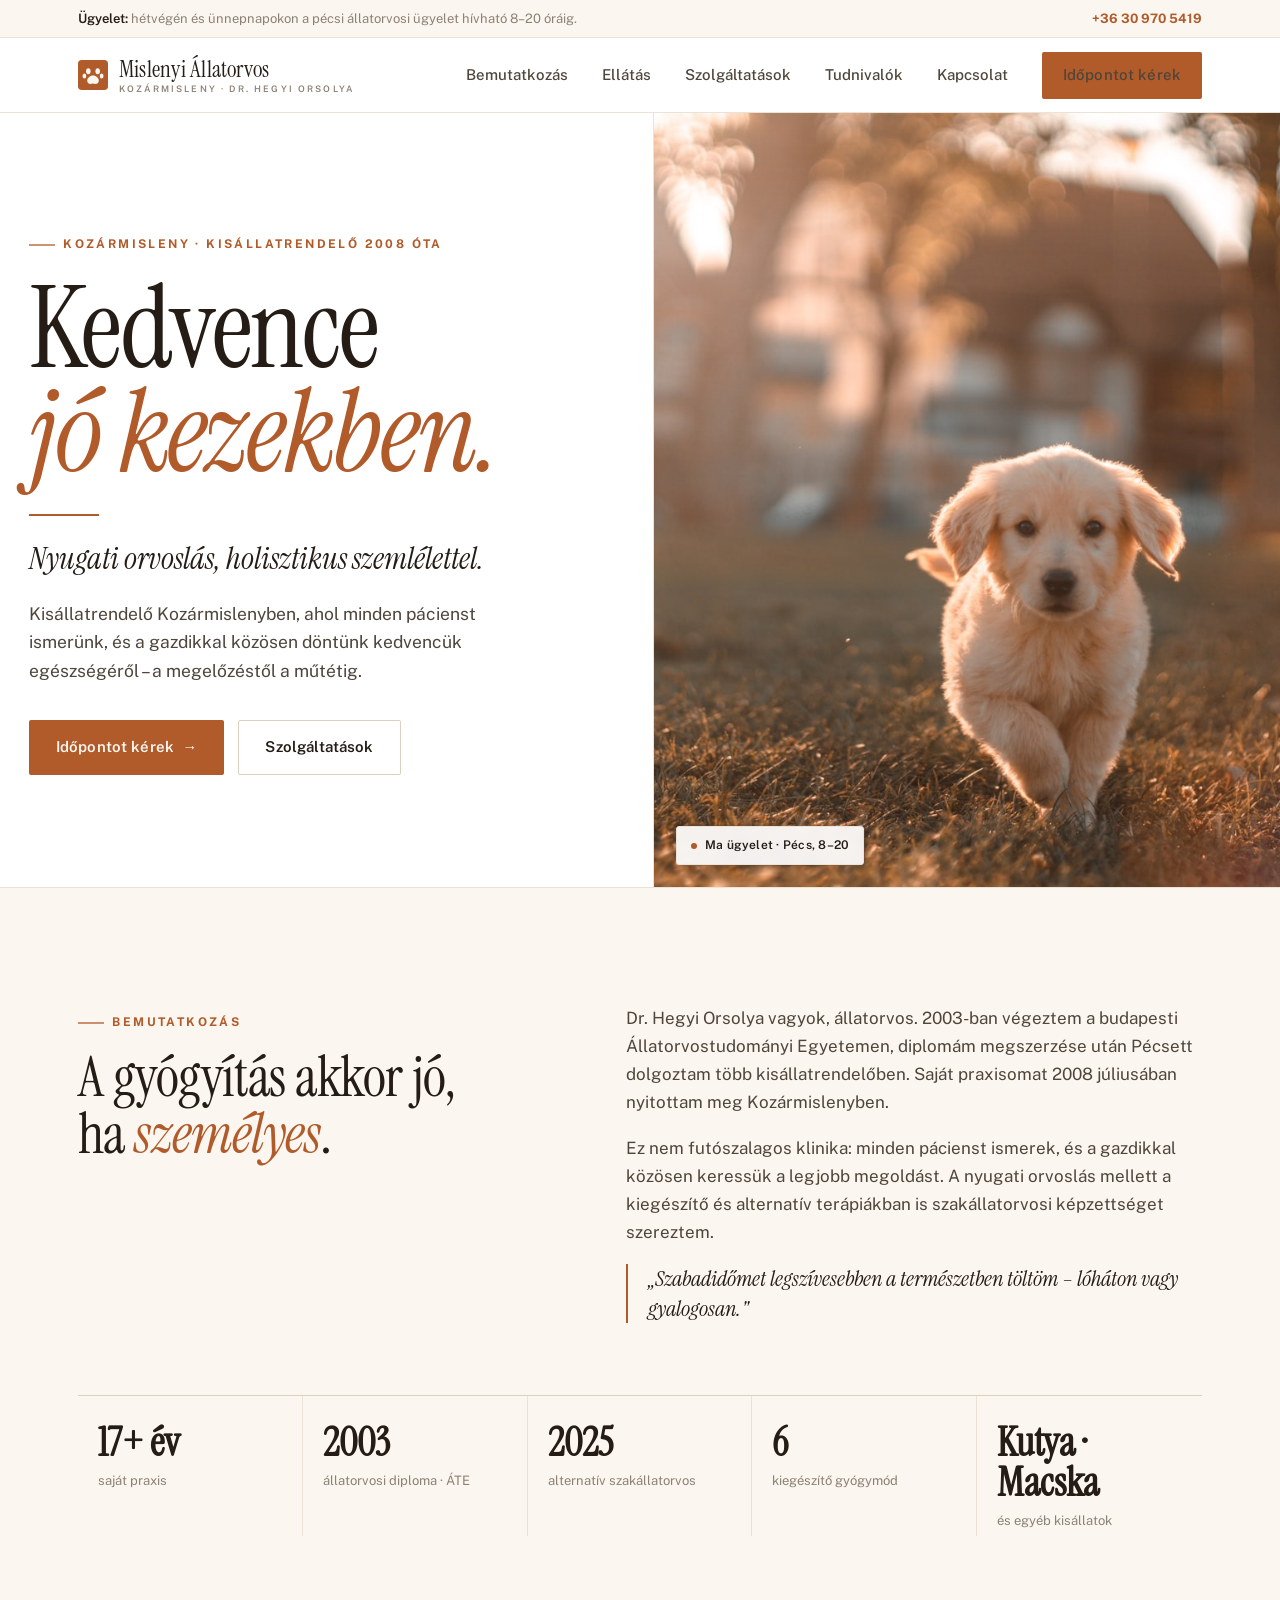
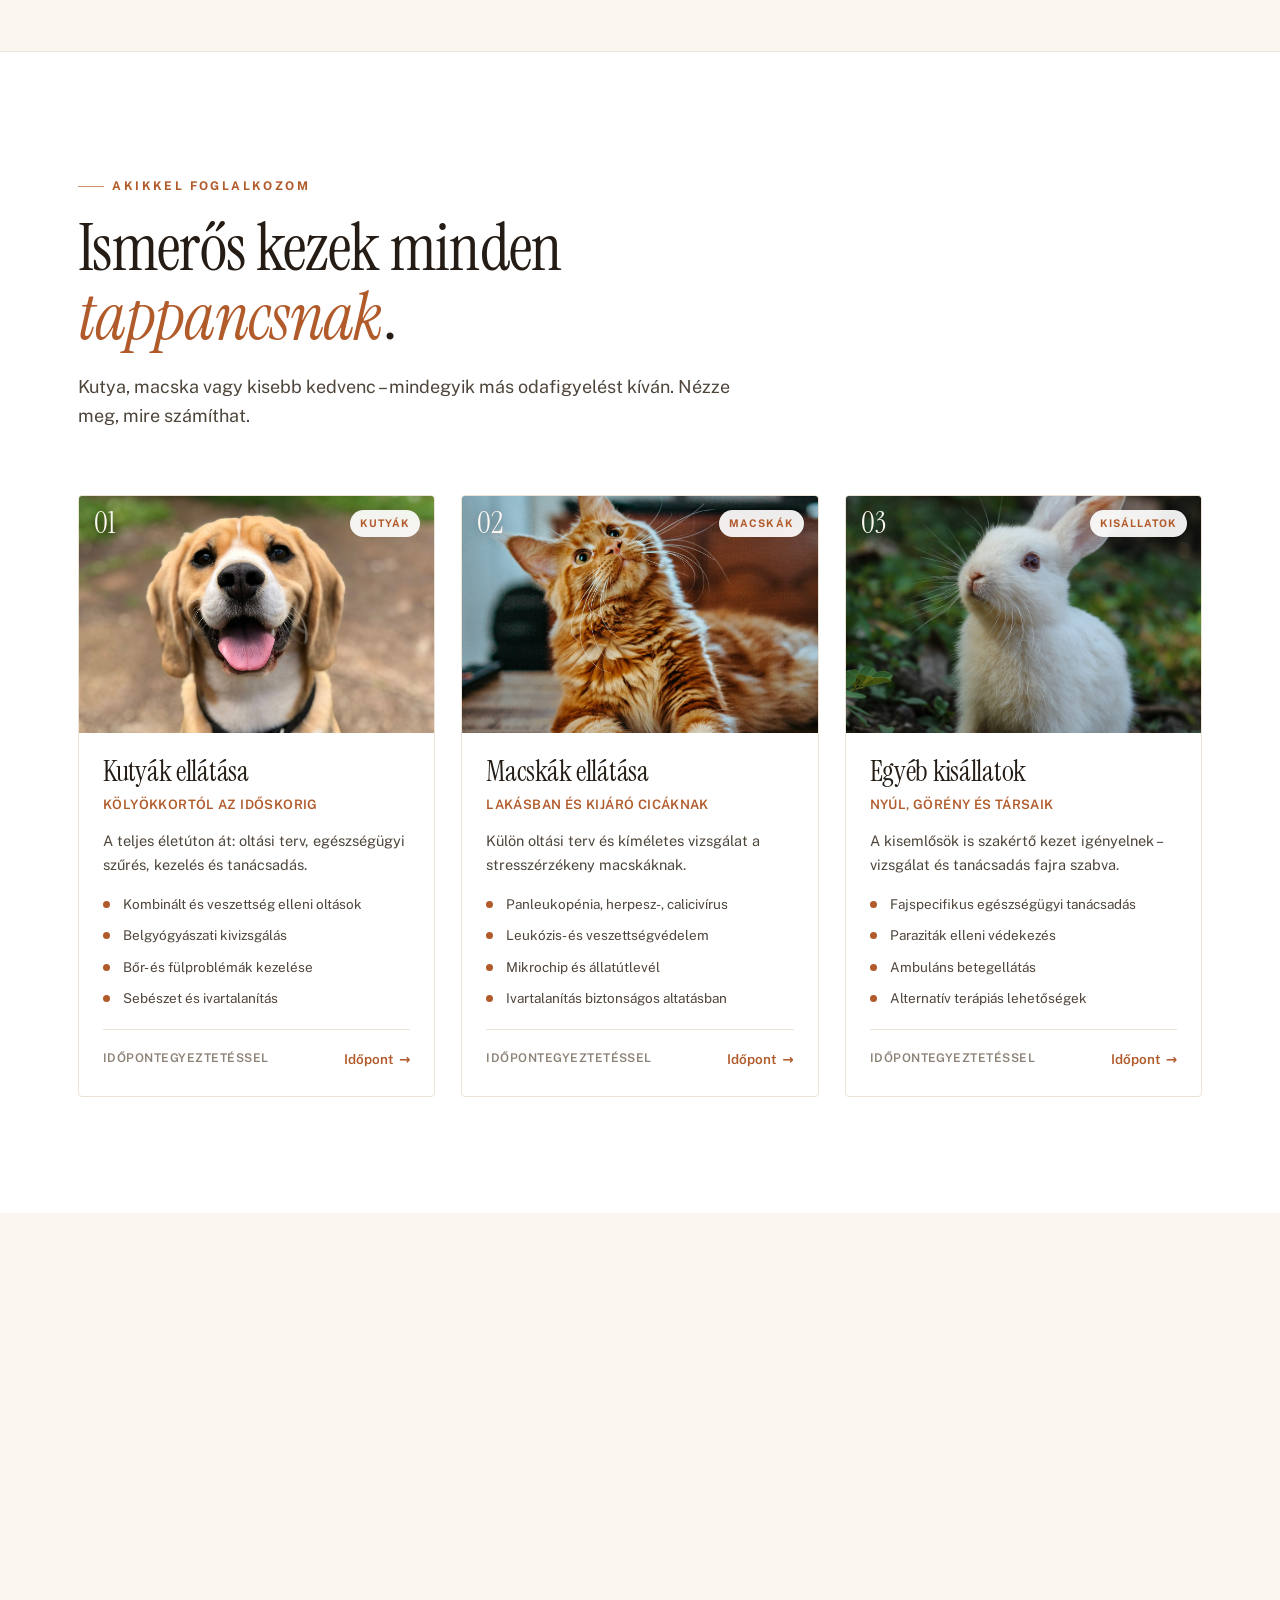
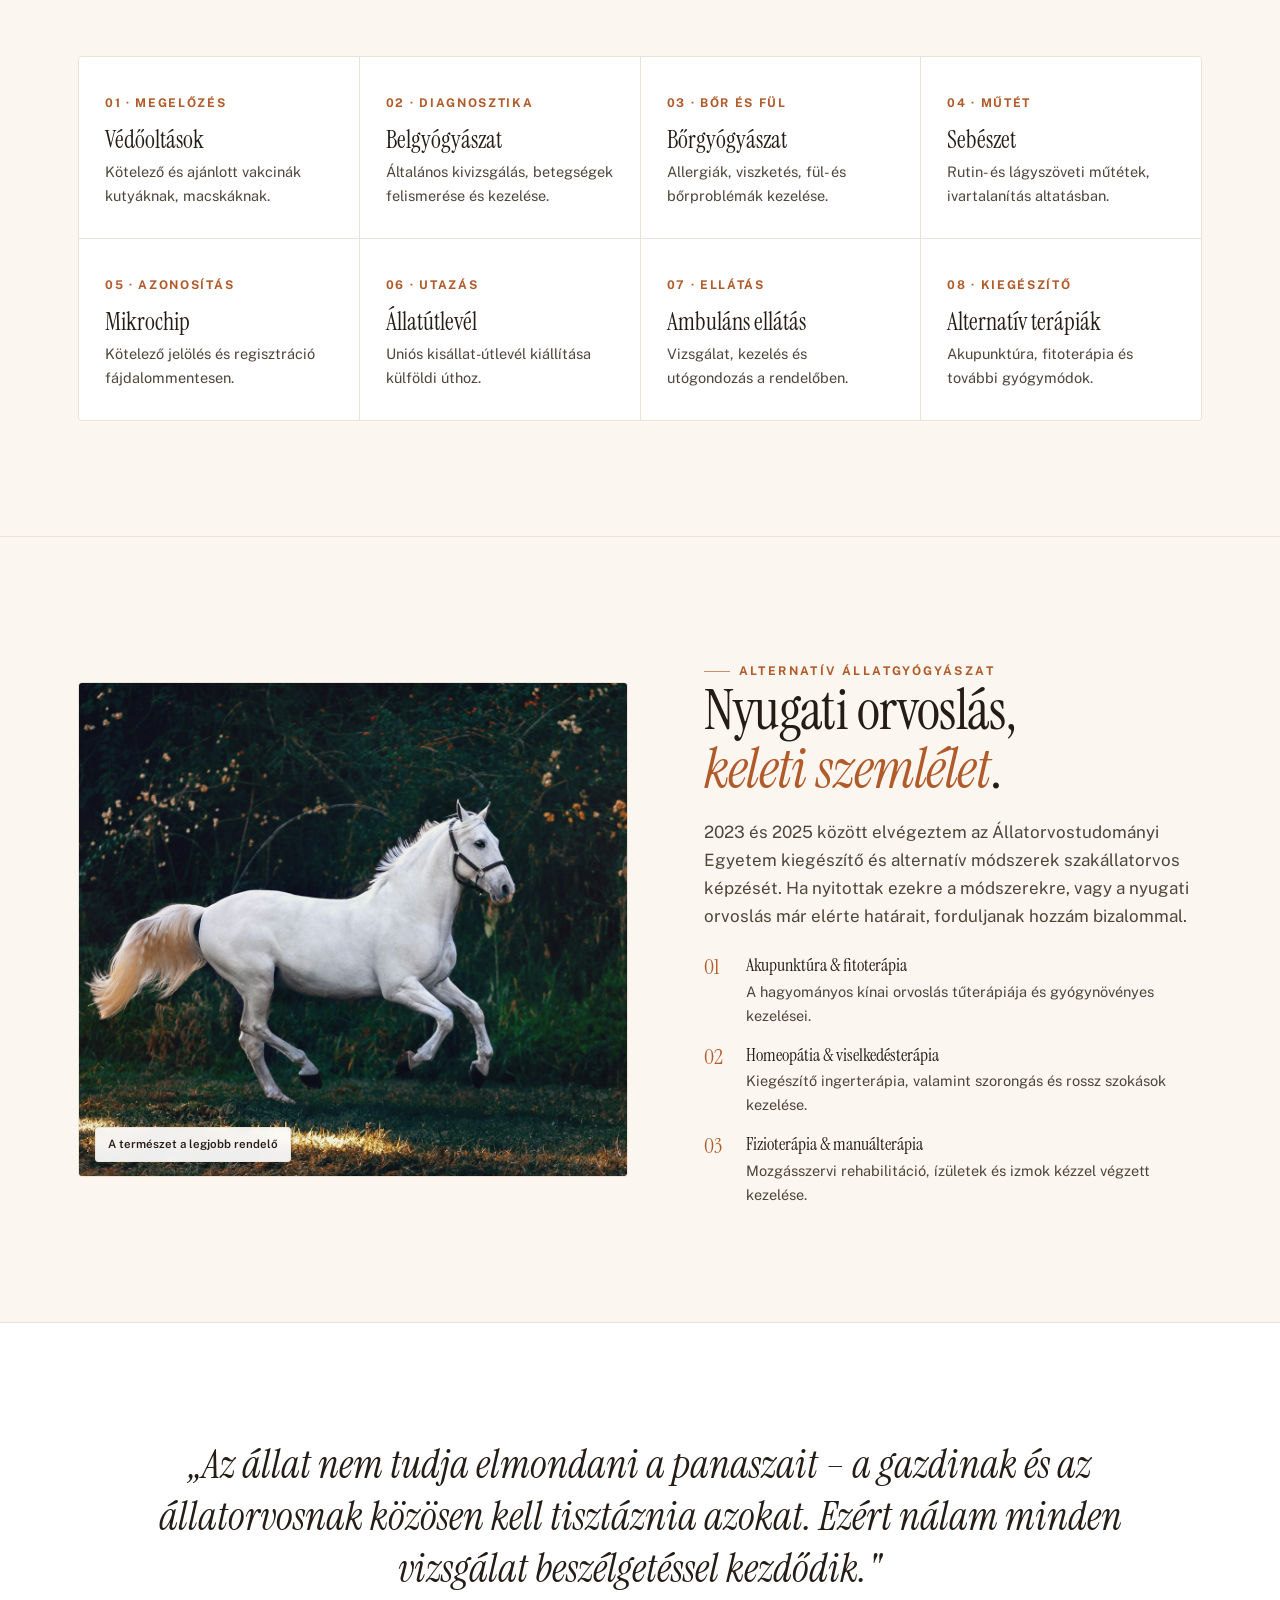
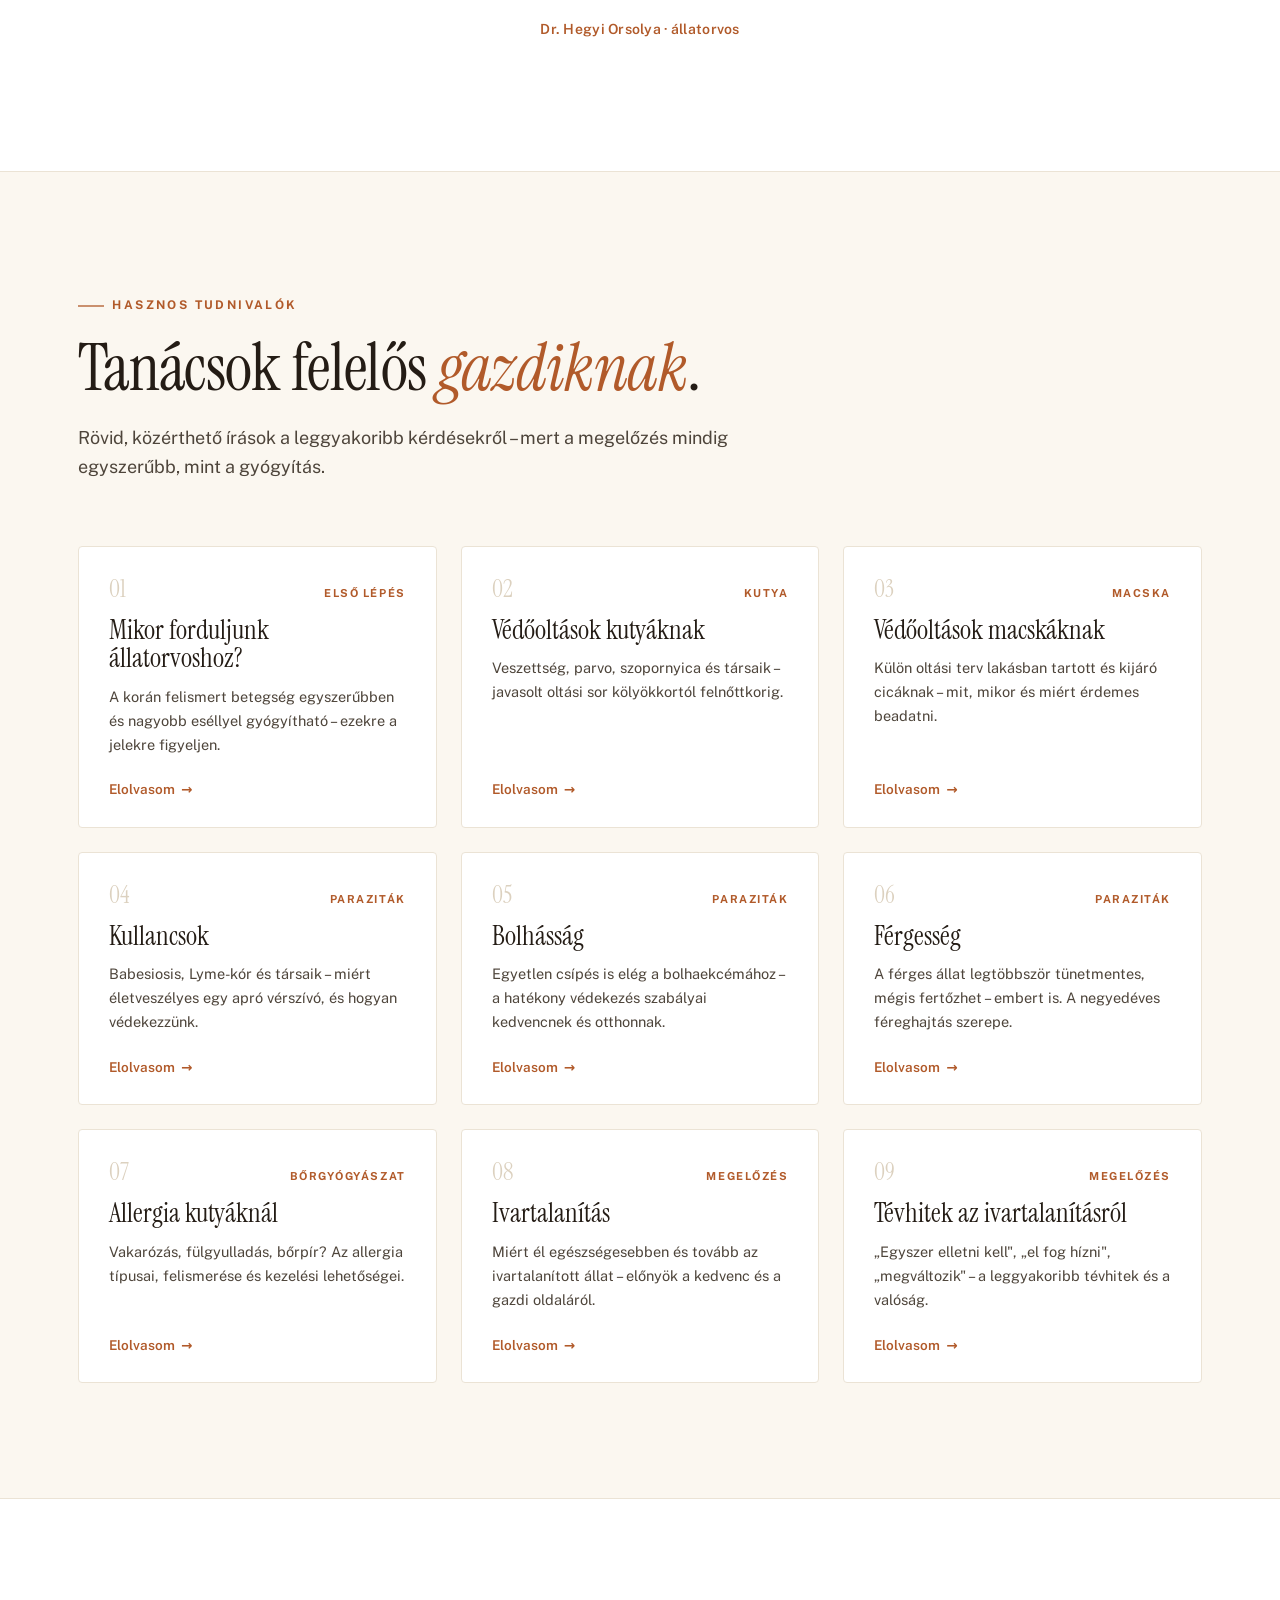
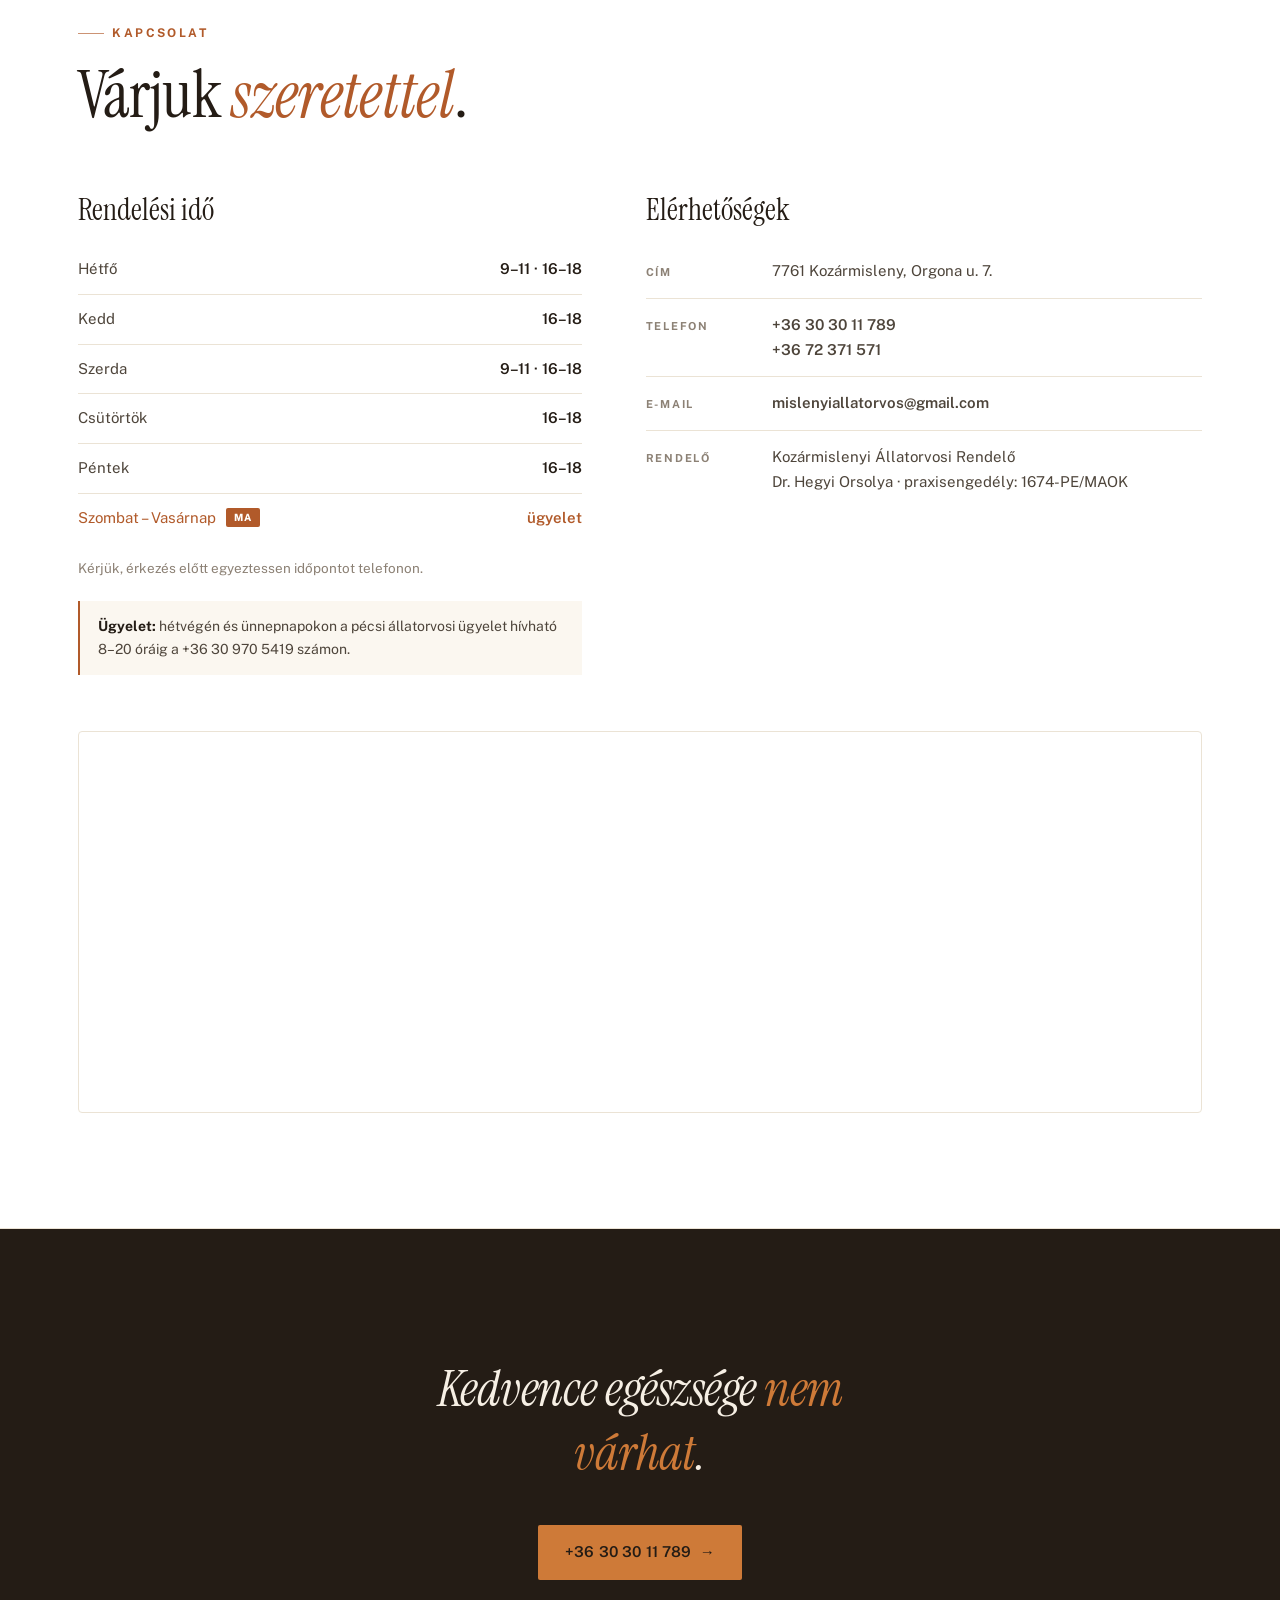
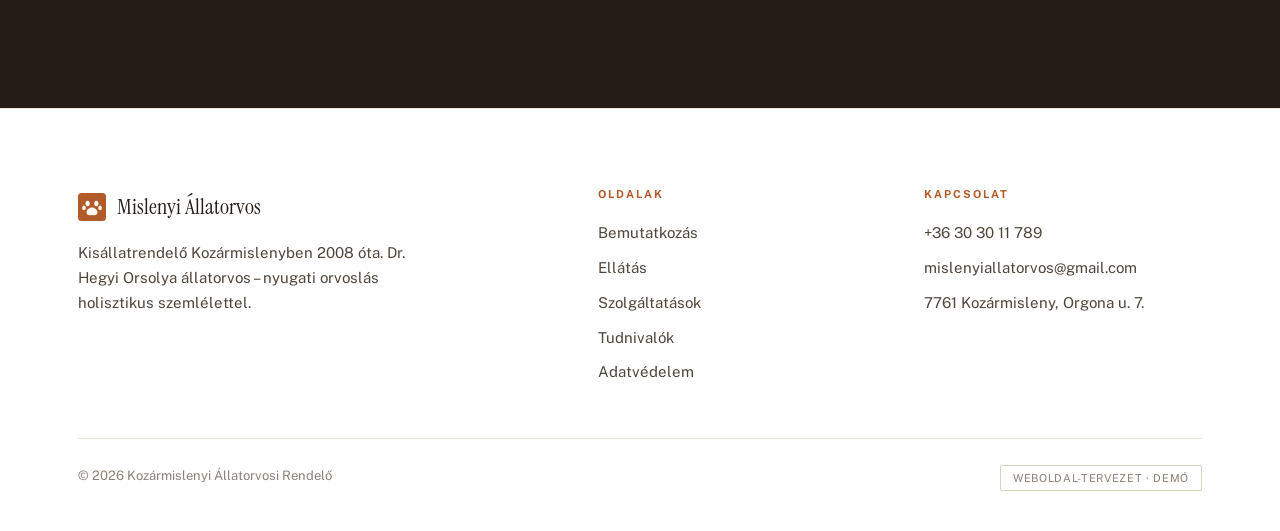
==== commit fb2ff98c: "Ujratervezes v2: kifinomult editorial, meleg terrakotta A kemence-akademia v2 tenyleges finomsagat a" ====
--- a/index.html
+++ b/index.html
@@ -9,20 +9,14 @@
   <link rel="preconnect" href="https://fonts.gstatic.com" crossorigin>
   <link href="https://fonts.googleapis.com/css2?family=Instrument+Serif:ital@0;1&family=Public+Sans:ital,wght@0,400;0,500;0,600;0,700;1,400&display=swap" rel="stylesheet">
   <link rel="stylesheet" href="css/style.css">
-  <link rel="icon" href="data:image/svg+xml,%3Csvg xmlns='http://www.w3.org/2000/svg' viewBox='0 0 32 32'%3E%3Crect width='32' height='32' fill='%232E5F41'/%3E%3Cg fill='%23FFFFFF'%3E%3Cellipse cx='11' cy='12' rx='2.4' ry='3.2'/%3E%3Cellipse cx='21' cy='12' rx='2.4' ry='3.2'/%3E%3Cellipse cx='6.8' cy='17' rx='2' ry='2.7'/%3E%3Cellipse cx='25.2' cy='17' rx='2' ry='2.7'/%3E%3Cpath d='M16 16.5c3.4 0 6.2 2.8 6.2 5.6 0 2-1.5 3.4-3.4 3.4-1.1 0-2-.4-2.8-.4s-1.7.4-2.8.4c-1.9 0-3.4-1.4-3.4-3.4 0-2.8 2.8-5.6 6.2-5.6z'/%3E%3C/g%3E%3C/svg%3E">
+  <link rel="icon" href="data:image/svg+xml,%3Csvg xmlns='http://www.w3.org/2000/svg' viewBox='0 0 32 32'%3E%3Crect width='32' height='32' rx='4' fill='%23B15A2A'/%3E%3Cg fill='%23FBF7F0'%3E%3Cellipse cx='11' cy='12' rx='2.4' ry='3.2'/%3E%3Cellipse cx='21' cy='12' rx='2.4' ry='3.2'/%3E%3Cellipse cx='6.8' cy='17' rx='2' ry='2.7'/%3E%3Cellipse cx='25.2' cy='17' rx='2' ry='2.7'/%3E%3Cpath d='M16 16.5c3.4 0 6.2 2.8 6.2 5.6 0 2-1.5 3.4-3.4 3.4-1.1 0-2-.4-2.8-.4s-1.7.4-2.8.4c-1.9 0-3.4-1.4-3.4-3.4 0-2.8 2.8-5.6 6.2-5.6z'/%3E%3C/g%3E%3C/svg%3E">
   <script type="application/ld+json">
   {
     "@context": "https://schema.org",
     "@type": "VeterinaryCare",
     "name": "Kozármislenyi Állatorvosi Rendelő",
     "founder": "Dr. Hegyi Orsolya",
-    "address": {
-      "@type": "PostalAddress",
-      "streetAddress": "Orgona u. 7.",
-      "addressLocality": "Kozármisleny",
-      "postalCode": "7761",
-      "addressCountry": "HU"
-    },
+    "address": { "@type": "PostalAddress", "streetAddress": "Orgona u. 7.", "addressLocality": "Kozármisleny", "postalCode": "7761", "addressCountry": "HU" },
     "telephone": "+36303011789",
     "email": "mislenyiallatorvos@gmail.com",
     "openingHours": ["Mo 09:00-11:00", "Mo 16:00-18:00", "Tu 16:00-18:00", "We 09:00-11:00", "We 16:00-18:00", "Th 16:00-18:00", "Fr 16:00-18:00"]
@@ -31,261 +25,297 @@
 </head>
 <body>
 
-  <div class="duty-strip">
+  <div class="duty">
     <div class="wrap">
-      <span>Hétvégén és ünnepnapokon: pécsi állatorvosi ügyelet 8–20 óráig</span>
+      <span><b>Ügyelet:</b> hétvégén és ünnepnapokon a pécsi állatorvosi ügyelet hívható 8–20 óráig.</span>
       <a href="tel:+36309705419">+36 30 970 5419</a>
     </div>
   </div>
 
-  <header class="site-header">
-    <div class="wrap">
-      <a class="brand" href="#fooldal">
-        <svg viewBox="0 0 32 32" aria-hidden="true">
-          <rect width="32" height="32" fill="#2E5F41"/>
-          <g fill="#FFFFFF">
-            <ellipse cx="11" cy="12" rx="2.4" ry="3.2"/>
-            <ellipse cx="21" cy="12" rx="2.4" ry="3.2"/>
-            <ellipse cx="6.8" cy="17" rx="2" ry="2.7"/>
-            <ellipse cx="25.2" cy="17" rx="2" ry="2.7"/>
+  <header>
+    <div class="wrap nav">
+      <a class="brand" href="#top" aria-label="Kezdőlap">
+        <svg class="mark" viewBox="0 0 32 32" aria-hidden="true">
+          <rect width="32" height="32" rx="4" fill="#B15A2A"/>
+          <g fill="#FBF7F0">
+            <ellipse cx="11" cy="12" rx="2.4" ry="3.2"/><ellipse cx="21" cy="12" rx="2.4" ry="3.2"/>
+            <ellipse cx="6.8" cy="17" rx="2" ry="2.7"/><ellipse cx="25.2" cy="17" rx="2" ry="2.7"/>
             <path d="M16 16.5c3.4 0 6.2 2.8 6.2 5.6 0 2-1.5 3.4-3.4 3.4-1.1 0-2-.4-2.8-.4s-1.7.4-2.8.4c-1.9 0-3.4-1.4-3.4-3.4 0-2.8 2.8-5.6 6.2-5.6z"/>
           </g>
         </svg>
-        <span class="brand-name">
-          Mislenyi Állatorvos
-          <small>Kozármisleny · Dr. Hegyi Orsolya</small>
-        </span>
+        <span class="bt">Mislenyi Állatorvos<small>Kozármisleny · Dr. Hegyi Orsolya</small></span>
       </a>
-      <nav class="main-nav" id="main-nav" aria-label="Fő navigáció">
+      <nav class="nav-links" id="nav-links" aria-label="Fő navigáció">
         <a href="#bemutatkozas">Bemutatkozás</a>
+        <a href="#ellatas">Ellátás</a>
         <a href="#szolgaltatasok">Szolgáltatások</a>
-        <a href="#alternativ">Alternatív gyógyászat</a>
         <a href="#tudnivalok">Tudnivalók</a>
         <a href="#kapcsolat">Kapcsolat</a>
+        <a class="btn btn-fire nav-cta" href="tel:+36303011789">Időpontot kérek</a>
       </nav>
-      <a class="btn btn-primary header-cta" href="tel:+36303011789">Időpontot kérek</a>
-      <button class="nav-toggle" id="nav-toggle" aria-expanded="false" aria-controls="main-nav" aria-label="Menü megnyitása">
-        <svg viewBox="0 0 24 24" fill="none" stroke="currentColor" stroke-width="2" stroke-linecap="round" aria-hidden="true"><line x1="3" y1="6" x2="21" y2="6"/><line x1="3" y1="12" x2="21" y2="12"/><line x1="3" y1="18" x2="21" y2="18"/></svg>
+      <button class="burger" id="burger" aria-label="Menü" aria-expanded="false" aria-controls="nav-links">
+        <span></span><span></span><span></span>
       </button>
     </div>
   </header>
 
-  <main id="fooldal">
+  <main id="top">
 
     <!-- HERO -->
     <section class="hero">
-      <div class="wrap">
+      <div class="hero-grid">
         <div class="hero-copy">
-          <p class="eyebrow">Kozármisleny · Kisállatrendelő 2008 óta</p>
-          <h1>Állatorvosi<br><span class="accent-i">Rendelő</span></h1>
-          <p class="sub-serif">Gondoskodás, ahogy kedvence megérdemli.</p>
-          <p class="lead">Kisállatrendelő Kozármislenyben, ahol a nyugati orvoslás pontossága és a kiegészítő terápiák szemlélete együtt szolgálja kutyája, macskája egészségét.</p>
-          <div class="hero-actions">
-            <a class="btn btn-primary" href="tel:+36303011789">Időpontot kérek <span class="arrow">→</span></a>
-            <a class="btn btn-ghost" href="#szolgaltatasok">Szolgáltatások felfedezése</a>
-          </div>
-        </div>
-        <div class="hero-visual">
-          <img src="img/hero-dog.jpg" alt="Kutya és macska egymáshoz bújva a fűben" fetchpriority="high">
-          <span class="photo-chip" id="today-chip">Rendelő · Kozármisleny</span>
-        </div>
-      </div>
-    </section>
-
-    <!-- FILOZÓFIA -->
-    <section class="philosophy" id="bemutatkozas">
-      <div class="wrap">
-        <div class="reveal">
-          <p class="eyebrow">Bemutatkozás</p>
-          <h2>A gyógyítás akkor jó, ha <span class="accent-i">személyes</span>.</h2>
-        </div>
-        <div class="reveal">
-          <p>Dr. Hegyi Orsolya vagyok, állatorvos. 2003-ban végeztem a budapesti Állatorvostudományi Egyetemen, diplomám megszerzése után Pécsett dolgoztam több kisállatrendelőben. Saját praxisomat 2008 júliusában nyitottam meg Kozármislenyben.</p>
-          <p>Ez nem futószalagos klinika: minden pácienst ismerek, és a gazdikkal közösen döntünk kedvencük kezeléséről. A nyugati orvoslás mellett a kiegészítő és alternatív terápiás módszerekben is szakállatorvosi képzettséget szereztem.</p>
-          <blockquote class="pull">
-            „Szabadidőmet legszívesebben a természetben töltöm – lóháton vagy gyalogosan."
-            <footer>Dr. Hegyi Orsolya · állatorvos</footer>
-          </blockquote>
-        </div>
-      </div>
-    </section>
-
-    <!-- STATISZTIKA -->
-    <div class="stat-strip">
-      <div class="wrap">
-        <div class="stat"><b>17+ év</b><span>saját praxis</span></div>
-        <div class="stat"><b>2003</b><span>állatorvosi diploma · ÁTE</span></div>
-        <div class="stat"><b>2025</b><span>alternatív szakállatorvos</span></div>
-        <div class="stat"><b>6</b><span>kiegészítő gyógymód</span></div>
-        <div class="stat"><b>Orgona u. 7.</b><span>Kozármisleny</span></div>
-      </div>
-    </div>
-
-    <!-- SZOLGÁLTATÁSOK -->
-    <section class="section" id="szolgaltatasok">
-      <div class="wrap">
-        <div class="section-head reveal">
-          <p class="eyebrow">Szolgáltatások</p>
-          <h2>Minden, amire kedvencének <span class="accent-i">szüksége lehet</span>.</h2>
-          <p>A megelőzéstől a műtéti beavatkozásokig – egy helyen, ismerős környezetben. Időpontegyeztetés szükséges.</p>
+          <div class="inner">
+            <span class="eyebrow">Kozármisleny · Kisállatrendelő 2008 óta</span>
+            <h1><span class="k">Kedvence</span><span class="a">jó kezekben.</span></h1>
+            <div class="rule"></div>
+            <p class="tagline">Nyugati orvoslás, holisztikus szemlélettel.</p>
+            <p class="lead">Kisállatrendelő Kozármislenyben, ahol minden pácienst ismerünk, és a gazdikkal közösen döntünk kedvencük egészségéről – a megelőzéstől a műtétig.</p>
+            <div class="hero-cta">
+              <a class="btn btn-fire" href="tel:+36303011789">Időpontot kérek <span class="arr">→</span></a>
+              <a class="btn btn-line" href="#szolgaltatasok">Szolgáltatások</a>
+            </div>
+          </div>
+        </div>
+        <div class="hero-photo">
+          <img src="img/care-dog.jpg" alt="Aranyfényben szaladó golden retriever kölyök" fetchpriority="high">
+          <span class="badge" id="today-badge"><span class="dot"></span>Rendelő · Kozármisleny</span>
+        </div>
+      </div>
+    </section>
+
+    <!-- BEMUTATKOZÁS + STATOK -->
+    <section class="philo sec" id="bemutatkozas">
+      <div class="wrap">
+        <div class="philo-grid">
+          <div class="reveal">
+            <span class="eyebrow">Bemutatkozás</span>
+            <h2 style="margin-top:16px">A gyógyítás akkor jó,<br>ha <em>személyes</em>.</h2>
+          </div>
+          <div class="body reveal">
+            <p>Dr. Hegyi Orsolya vagyok, állatorvos. 2003-ban végeztem a budapesti Állatorvostudományi Egyetemen, diplomám megszerzése után Pécsett dolgoztam több kisállatrendelőben. Saját praxisomat 2008 júliusában nyitottam meg Kozármislenyben.</p>
+            <p>Ez nem futószalagos klinika: minden pácienst ismerek, és a gazdikkal közösen keressük a legjobb megoldást. A nyugati orvoslás mellett a kiegészítő és alternatív terápiákban is szakállatorvosi képzettséget szereztem.</p>
+            <p class="accent">„Szabadidőmet legszívesebben a természetben töltöm – lóháton vagy gyalogosan."</p>
+          </div>
+        </div>
+        <div class="stats reveal">
+          <div class="stat"><b>17+ év</b><span>saját praxis</span></div>
+          <div class="stat"><b>2003</b><span>állatorvosi diploma · ÁTE</span></div>
+          <div class="stat"><b>2025</b><span>alternatív szakállatorvos</span></div>
+          <div class="stat"><b>6</b><span>kiegészítő gyógymód</span></div>
+          <div class="stat"><b>Kutya · Macska</b><span>és egyéb kisállatok</span></div>
+        </div>
+      </div>
+    </section>
+
+    <!-- ELLÁTÁSI TERÜLETEK (képes kártyák) -->
+    <section class="sec" id="ellatas">
+      <div class="wrap">
+        <div class="sec-head reveal">
+          <span class="eyebrow">Akikkel foglalkozom</span>
+          <h2>Ismerős kezek minden <em>tappancsnak</em>.</h2>
+          <p>Kutya, macska vagy kisebb kedvenc – mindegyik más odafigyelést kíván. Nézze meg, mire számíthat.</p>
+        </div>
+        <div class="cards">
+          <article class="card reveal">
+            <div class="card-img">
+              <img src="img/puppy.jpg" alt="Mosolygó beagle a szabadban" loading="lazy">
+              <span class="num">01</span>
+              <span class="status">Kutyák</span>
+            </div>
+            <div class="card-body">
+              <h3>Kutyák ellátása</h3>
+              <p class="sub">Kölyökkortól az időskorig</p>
+              <p class="desc">A teljes életúton át: oltási terv, egészségügyi szűrés, kezelés és tanácsadás.</p>
+              <ul>
+                <li>Kombinált és veszettség elleni oltások</li>
+                <li>Belgyógyászati kivizsgálás</li>
+                <li>Bőr- és fülproblémák kezelése</li>
+                <li>Sebészet és ivartalanítás</li>
+              </ul>
+              <div class="card-foot">
+                <span class="tag">Időpontegyeztetéssel</span>
+                <a class="pick" href="tel:+36303011789">Időpont <span class="arr">→</span></a>
+              </div>
+            </div>
+          </article>
+          <article class="card reveal">
+            <div class="card-img">
+              <img src="img/care-cat.jpg" alt="Vörös bundás macska otthoni fényben" loading="lazy">
+              <span class="num">02</span>
+              <span class="status">Macskák</span>
+            </div>
+            <div class="card-body">
+              <h3>Macskák ellátása</h3>
+              <p class="sub">Lakásban és kijáró cicáknak</p>
+              <p class="desc">Külön oltási terv és kíméletes vizsgálat a stresszérzékeny macskáknak.</p>
+              <ul>
+                <li>Panleukopénia, herpesz-, calicivírus</li>
+                <li>Leukózis- és veszettségvédelem</li>
+                <li>Mikrochip és állatútlevél</li>
+                <li>Ivartalanítás biztonságos altatásban</li>
+              </ul>
+              <div class="card-foot">
+                <span class="tag">Időpontegyeztetéssel</span>
+                <a class="pick" href="tel:+36303011789">Időpont <span class="arr">→</span></a>
+              </div>
+            </div>
+          </article>
+          <article class="card reveal">
+            <div class="card-img">
+              <img src="img/rabbit.jpg" alt="Fehér házinyúl a kertben" loading="lazy">
+              <span class="num">03</span>
+              <span class="status">Kisállatok</span>
+            </div>
+            <div class="card-body">
+              <h3>Egyéb kisállatok</h3>
+              <p class="sub">Nyúl, görény és társaik</p>
+              <p class="desc">A kisemlősök is szakértő kezet igényelnek – vizsgálat és tanácsadás fajra szabva.</p>
+              <ul>
+                <li>Fajspecifikus egészségügyi tanácsadás</li>
+                <li>Paraziták elleni védekezés</li>
+                <li>Ambuláns betegellátás</li>
+                <li>Alternatív terápiás lehetőségek</li>
+              </ul>
+              <div class="card-foot">
+                <span class="tag">Időpontegyeztetéssel</span>
+                <a class="pick" href="tel:+36303011789">Időpont <span class="arr">→</span></a>
+              </div>
+            </div>
+          </article>
+        </div>
+      </div>
+    </section>
+
+    <!-- SZOLGÁLTATÁSOK (hajszálvonalas rács) -->
+    <section class="svc sec" id="szolgaltatasok" style="background:var(--paper-warm)">
+      <div class="wrap">
+        <div class="sec-head reveal">
+          <span class="eyebrow">Szolgáltatások</span>
+          <h2>Minden egy helyen, <em>ismerős környezetben</em>.</h2>
+          <p>A megelőzéstől a műtéti beavatkozásokig. Minden ellátáshoz időpontegyeztetés szükséges.</p>
         </div>
         <div class="svc-grid reveal">
-          <div class="svc-cell">
-            <span class="num">01 · Megelőzés</span>
-            <h3>Védőoltások</h3>
-            <p>Kötelező és ajánlott vakcinák kutyáknak, macskáknak – oltási terv kölyökkortól.</p>
-          </div>
-          <div class="svc-cell">
-            <span class="num">02 · Diagnosztika</span>
-            <h3>Belgyógyászat</h3>
-            <p>Általános kivizsgálás, betegségek diagnosztikája és kezelése.</p>
-          </div>
-          <div class="svc-cell">
-            <span class="num">03 · Bőr és fül</span>
-            <h3>Bőrgyógyászat</h3>
-            <p>Allergiák, viszketés, fül- és bőrproblémák felderítése és kezelése.</p>
-          </div>
-          <div class="svc-cell">
-            <span class="num">04 · Műtét</span>
-            <h3>Sebészet, ivartalanítás</h3>
-            <p>Rutin- és lágyszöveti műtétek, ivartalanítás biztonságos altatásban.</p>
-          </div>
-          <div class="svc-cell">
-            <span class="num">05 · Azonosítás</span>
-            <h3>Mikrochip-beültetés</h3>
-            <p>Kötelező jelölés és regisztráció gyorsan, fájdalommentesen.</p>
-          </div>
-          <div class="svc-cell">
-            <span class="num">06 · Utazás</span>
-            <h3>Állatútlevél</h3>
-            <p>Uniós kisállat-útlevél kiállítása külföldi utazáshoz.</p>
-          </div>
-          <div class="svc-cell">
-            <span class="num">07 · Ellátás</span>
-            <h3>Ambuláns betegellátás</h3>
-            <p>Vizsgálat, kezelés és utógondozás rendelői körülmények között.</p>
-          </div>
-          <div class="svc-cell">
-            <span class="num">08 · Kiegészítő</span>
-            <h3>Alternatív terápiák</h3>
-            <p>Akupunktúra, fitoterápia és további kiegészítő gyógymódok.</p>
-          </div>
+          <div class="svc-item"><span class="t">01 · Megelőzés</span><h4>Védőoltások</h4><p>Kötelező és ajánlott vakcinák kutyáknak, macskáknak.</p></div>
+          <div class="svc-item"><span class="t">02 · Diagnosztika</span><h4>Belgyógyászat</h4><p>Általános kivizsgálás, betegségek felismerése és kezelése.</p></div>
+          <div class="svc-item"><span class="t">03 · Bőr és fül</span><h4>Bőrgyógyászat</h4><p>Allergiák, viszketés, fül- és bőrproblémák kezelése.</p></div>
+          <div class="svc-item"><span class="t">04 · Műtét</span><h4>Sebészet</h4><p>Rutin- és lágyszöveti műtétek, ivartalanítás altatásban.</p></div>
+          <div class="svc-item"><span class="t">05 · Azonosítás</span><h4>Mikrochip</h4><p>Kötelező jelölés és regisztráció fájdalommentesen.</p></div>
+          <div class="svc-item"><span class="t">06 · Utazás</span><h4>Állatútlevél</h4><p>Uniós kisállat-útlevél kiállítása külföldi úthoz.</p></div>
+          <div class="svc-item"><span class="t">07 · Ellátás</span><h4>Ambuláns ellátás</h4><p>Vizsgálat, kezelés és utógondozás a rendelőben.</p></div>
+          <div class="svc-item"><span class="t">08 · Kiegészítő</span><h4>Alternatív terápiák</h4><p>Akupunktúra, fitoterápia és további gyógymódok.</p></div>
         </div>
       </div>
     </section>
 
     <!-- ALTERNATÍV GYÓGYÁSZAT -->
-    <section class="alt-band" id="alternativ">
-      <div class="wrap">
-        <figure class="alt-photo reveal">
-          <img src="img/horse.jpg" alt="Fehér ló vágtat a sötétzöld erdő előtt" loading="lazy" width="1600" height="1067">
-          <figcaption>A természet a legjobb rendelő</figcaption>
-        </figure>
-        <div class="reveal">
-          <p class="eyebrow">Alternatív állatgyógyászat</p>
-          <h2>Nyugati orvoslás, <span class="accent-i">keleti szemlélet</span>.</h2>
-          <p>2023 és 2025 között elvégeztem az Állatorvostudományi Egyetem kiegészítő és alternatív módszerek szakállatorvos képzését. Így ma már a klasszikus gyógymódok mellett a hagyományos kínai orvoslás eszköztárát is alkalmazom a mindennapi munkám során.</p>
-          <p>Ha nyitottak ezekre a módszerekre, vagy a nyugati orvoslás már elérte határait kedvencük betegségének kezelésében, forduljanak hozzám bizalommal.</p>
-          <ul class="method-list">
-            <li><span class="num">01</span><span class="name">Akupunktúra</span><span class="desc">a hagyományos kínai orvoslás tűterápiája</span></li>
-            <li><span class="num">02</span><span class="name">Fitoterápia</span><span class="desc">gyógynövényekre épülő kezelések</span></li>
-            <li><span class="num">03</span><span class="name">Homeopátia</span><span class="desc">kiegészítő ingerterápia</span></li>
-            <li><span class="num">04</span><span class="name">Viselkedésterápia</span><span class="desc">szorongás, agresszió, rossz szokások</span></li>
-            <li><span class="num">05</span><span class="name">Fizioterápia</span><span class="desc">mozgásszervi rehabilitáció</span></li>
-            <li><span class="num">06</span><span class="name">Manuálterápia</span><span class="desc">ízületek és izmok kézzel végzett kezelése</span></li>
-          </ul>
-        </div>
+    <section class="alt sec" id="alternativ">
+      <div class="wrap">
+        <div class="alt-grid">
+          <figure class="alt-photo reveal" style="margin:0">
+            <img src="img/horse.jpg" alt="Fehér ló vágtat a sötétzöld erdő előtt">
+            <figcaption class="cap">A természet a legjobb rendelő</figcaption>
+          </figure>
+          <div class="reveal">
+            <span class="eyebrow">Alternatív állatgyógyászat</span>
+            <h2>Nyugati orvoslás,<br><em>keleti szemlélet</em>.</h2>
+            <p class="intro">2023 és 2025 között elvégeztem az Állatorvostudományi Egyetem kiegészítő és alternatív módszerek szakállatorvos képzését. Ha nyitottak ezekre a módszerekre, vagy a nyugati orvoslás már elérte határait, forduljanak hozzám bizalommal.</p>
+            <div class="pts">
+              <div class="pt"><span class="n">01</span><div><h4>Akupunktúra &amp; fitoterápia</h4><p>A hagyományos kínai orvoslás tűterápiája és gyógynövényes kezelései.</p></div></div>
+              <div class="pt"><span class="n">02</span><div><h4>Homeopátia &amp; viselkedésterápia</h4><p>Kiegészítő ingerterápia, valamint szorongás és rossz szokások kezelése.</p></div></div>
+              <div class="pt"><span class="n">03</span><div><h4>Fizioterápia &amp; manuálterápia</h4><p>Mozgásszervi rehabilitáció, ízületek és izmok kézzel végzett kezelése.</p></div></div>
+            </div>
+          </div>
+        </div>
+      </div>
+    </section>
+
+    <!-- IDÉZET -->
+    <section class="quoteband sec">
+      <div class="wrap reveal">
+        <blockquote>„Az állat nem tudja elmondani a panaszait – a gazdinak és az állatorvosnak közösen kell tisztáznia azokat. Ezért nálam minden vizsgálat beszélgetéssel kezdődik."</blockquote>
+        <p class="by">Dr. Hegyi Orsolya · állatorvos</p>
       </div>
     </section>
 
     <!-- TUDNIVALÓK -->
-    <section class="section" id="tudnivalok">
-      <div class="wrap">
-        <div class="section-head reveal">
-          <p class="eyebrow">Hasznos tudnivalók</p>
-          <h2>Tanácsok felelős <span class="accent-i">gazdiknak</span>.</h2>
+    <section class="kb sec" id="tudnivalok">
+      <div class="wrap">
+        <div class="sec-head reveal">
+          <span class="eyebrow">Hasznos tudnivalók</span>
+          <h2>Tanácsok felelős <em>gazdiknak</em>.</h2>
           <p>Rövid, közérthető írások a leggyakoribb kérdésekről – mert a megelőzés mindig egyszerűbb, mint a gyógyítás.</p>
         </div>
-        <div class="info-grid">
-          <a class="info-card reveal" href="cikkek/mikor-forduljunk-allatorvoshoz.html">
-            <span class="meta"><span class="num">01</span><span class="tag">Első lépés</span></span>
+        <div class="kb-grid">
+          <a class="kb-card reveal" href="cikkek/mikor-forduljunk-allatorvoshoz.html">
+            <span class="meta"><span class="n">01</span><span class="t">Első lépés</span></span>
             <h3>Mikor forduljunk állatorvoshoz?</h3>
             <p>A korán felismert betegség egyszerűbben és nagyobb eséllyel gyógyítható – ezekre a jelekre figyeljen.</p>
-            <span class="more">Elolvasom →</span>
-          </a>
-          <a class="info-card reveal" href="cikkek/vedooltasok-kutyaknak.html">
-            <span class="meta"><span class="num">02</span><span class="tag">Kutya</span></span>
+            <span class="more">Elolvasom <span class="arr">→</span></span>
+          </a>
+          <a class="kb-card reveal" href="cikkek/vedooltasok-kutyaknak.html">
+            <span class="meta"><span class="n">02</span><span class="t">Kutya</span></span>
             <h3>Védőoltások kutyáknak</h3>
             <p>Veszettség, parvo, szopornyica és társaik – javasolt oltási sor kölyökkortól felnőttkorig.</p>
-            <span class="more">Elolvasom →</span>
-          </a>
-          <a class="info-card reveal" href="cikkek/vedooltasok-macskaknak.html">
-            <span class="meta"><span class="num">03</span><span class="tag">Macska</span></span>
+            <span class="more">Elolvasom <span class="arr">→</span></span>
+          </a>
+          <a class="kb-card reveal" href="cikkek/vedooltasok-macskaknak.html">
+            <span class="meta"><span class="n">03</span><span class="t">Macska</span></span>
             <h3>Védőoltások macskáknak</h3>
             <p>Külön oltási terv lakásban tartott és kijáró cicáknak – mit, mikor és miért érdemes beadatni.</p>
-            <span class="more">Elolvasom →</span>
-          </a>
-          <a class="info-card reveal" href="cikkek/kullancsok.html">
-            <span class="meta"><span class="num">04</span><span class="tag">Paraziták</span></span>
+            <span class="more">Elolvasom <span class="arr">→</span></span>
+          </a>
+          <a class="kb-card reveal" href="cikkek/kullancsok.html">
+            <span class="meta"><span class="n">04</span><span class="t">Paraziták</span></span>
             <h3>Kullancsok</h3>
             <p>Babesiosis, Lyme-kór és társaik – miért életveszélyes egy apró vérszívó, és hogyan védekezzünk.</p>
-            <span class="more">Elolvasom →</span>
-          </a>
-          <a class="info-card reveal" href="cikkek/bolhassag.html">
-            <span class="meta"><span class="num">05</span><span class="tag">Paraziták</span></span>
+            <span class="more">Elolvasom <span class="arr">→</span></span>
+          </a>
+          <a class="kb-card reveal" href="cikkek/bolhassag.html">
+            <span class="meta"><span class="n">05</span><span class="t">Paraziták</span></span>
             <h3>Bolhásság</h3>
             <p>Egyetlen csípés is elég a bolhaekcémához – a hatékony védekezés szabályai kedvencnek és otthonnak.</p>
-            <span class="more">Elolvasom →</span>
-          </a>
-          <a class="info-card reveal" href="cikkek/fergesseg.html">
-            <span class="meta"><span class="num">06</span><span class="tag">Paraziták</span></span>
+            <span class="more">Elolvasom <span class="arr">→</span></span>
+          </a>
+          <a class="kb-card reveal" href="cikkek/fergesseg.html">
+            <span class="meta"><span class="n">06</span><span class="t">Paraziták</span></span>
             <h3>Férgesség</h3>
             <p>A férges állat legtöbbször tünetmentes, mégis fertőzhet – embert is. A negyedéves féreghajtás szerepe.</p>
-            <span class="more">Elolvasom →</span>
-          </a>
-          <a class="info-card reveal" href="cikkek/allergia.html">
-            <span class="meta"><span class="num">07</span><span class="tag">Bőrgyógyászat</span></span>
+            <span class="more">Elolvasom <span class="arr">→</span></span>
+          </a>
+          <a class="kb-card reveal" href="cikkek/allergia.html">
+            <span class="meta"><span class="n">07</span><span class="t">Bőrgyógyászat</span></span>
             <h3>Allergia kutyáknál</h3>
             <p>Vakarózás, fülgyulladás, bőrpír? Az allergia típusai, felismerése és kezelési lehetőségei.</p>
-            <span class="more">Elolvasom →</span>
-          </a>
-          <a class="info-card reveal" href="cikkek/ivartalanitas.html">
-            <span class="meta"><span class="num">08</span><span class="tag">Megelőzés</span></span>
+            <span class="more">Elolvasom <span class="arr">→</span></span>
+          </a>
+          <a class="kb-card reveal" href="cikkek/ivartalanitas.html">
+            <span class="meta"><span class="n">08</span><span class="t">Megelőzés</span></span>
             <h3>Ivartalanítás</h3>
             <p>Miért él egészségesebben és tovább az ivartalanított állat – előnyök a kedvenc és a gazdi oldaláról.</p>
-            <span class="more">Elolvasom →</span>
-          </a>
-          <a class="info-card reveal" href="cikkek/tevhitek-az-ivartalanitasrol.html">
-            <span class="meta"><span class="num">09</span><span class="tag">Megelőzés</span></span>
+            <span class="more">Elolvasom <span class="arr">→</span></span>
+          </a>
+          <a class="kb-card reveal" href="cikkek/tevhitek-az-ivartalanitasrol.html">
+            <span class="meta"><span class="n">09</span><span class="t">Megelőzés</span></span>
             <h3>Tévhitek az ivartalanításról</h3>
             <p>„Egyszer elletni kell", „el fog hízni", „megváltozik" – a leggyakoribb tévhitek és a valóság.</p>
-            <span class="more">Elolvasom →</span>
-          </a>
-        </div>
-      </div>
-    </section>
-
-    <!-- IDÉZET -->
-    <section class="quote-band">
-      <div class="wrap reveal">
-        <blockquote>
-          „Az állat nem tudja elmondani a panaszait – a gazdinak és az állatorvosnak közösen kell tisztáznia azokat. Ezért nálam minden vizsgálat beszélgetéssel kezdődik."
-        </blockquote>
-        <footer>Dr. Hegyi Orsolya · állatorvos</footer>
+            <span class="more">Elolvasom <span class="arr">→</span></span>
+          </a>
+        </div>
       </div>
     </section>
 
     <!-- KAPCSOLAT -->
-    <section class="contact section" id="kapcsolat">
-      <div class="wrap">
-        <div class="section-head reveal">
-          <p class="eyebrow">Kapcsolat</p>
-          <h2>Várjuk <span class="accent-i">szeretettel</span>.</h2>
-        </div>
-        <div class="inner">
-          <div class="hours-card reveal" aria-label="Rendelési idő">
-            <h3>Rendelési idő</h3>
-            <table class="hours-table">
+    <section class="contact sec" id="kapcsolat">
+      <div class="wrap">
+        <div class="sec-head reveal">
+          <span class="eyebrow">Kapcsolat</span>
+          <h2>Várjuk <em>szeretettel</em>.</h2>
+        </div>
+        <div class="contact-grid">
+          <div class="reveal">
+            <h3 class="blk">Rendelési idő</h3>
+            <table class="hours">
               <tr data-day="1"><td>Hétfő</td><td>9–11 · 16–18</td></tr>
               <tr data-day="2"><td>Kedd</td><td>16–18</td></tr>
               <tr data-day="3"><td>Szerda</td><td>9–11 · 16–18</td></tr>
@@ -294,65 +324,70 @@
               <tr data-day="6"><td>Szombat – Vasárnap</td><td class="closed">ügyelet</td></tr>
             </table>
             <p class="hours-note">Kérjük, érkezés előtt egyeztessen időpontot telefonon.</p>
-            <div class="duty-note">
-              <strong>Ügyelet:</strong> hétvégén és ünnepnapokon a pécsi állatorvosi ügyelet hívható 8–20 óráig a <a href="tel:+36309705419">+36 30 970 5419</a> számon.
-            </div>
-          </div>
-          <div class="contact-col reveal">
-            <h3>Elérhetőségek</h3>
-            <div class="contact-item">
-              <span class="label">Cím</span>
-              <span>7761 Kozármisleny, Orgona u. 7.</span>
-            </div>
-            <div class="contact-item">
-              <span class="label">Telefon</span>
-              <span><a href="tel:+36303011789">+36 30 30 11 789</a><br><a href="tel:+3672371571">+36 72 371 571</a></span>
-            </div>
-            <div class="contact-item">
-              <span class="label">E-mail</span>
-              <span><a href="mailto:mislenyiallatorvos@gmail.com">mislenyiallatorvos@gmail.com</a></span>
-            </div>
-            <div class="contact-item">
-              <span class="label">Rendelő</span>
-              <span>Kozármislenyi Állatorvosi Rendelő<br>Dr. Hegyi Orsolya · praxisengedély: 1674-PE/MAOK</span>
-            </div>
-          </div>
-        </div>
-        <div class="map-frame reveal">
-          <iframe
-            src="https://www.google.com/maps?q=7761%20Koz%C3%A1rmisleny%2C%20Orgona%20u.%207&output=embed"
-            title="Térkép – Kozármislenyi Állatorvosi Rendelő"
-            loading="lazy"
-            referrerpolicy="no-referrer-when-downgrade"
-            allowfullscreen></iframe>
-        </div>
-      </div>
-    </section>
-
-    <!-- CTA -->
-    <section class="cta-band">
-      <div class="wrap">
-        <h2>Kedvence egészsége <span class="accent-i">nem várhat</span>.</h2>
-        <p>Hívjon minket rendelési időben, és egyeztessünk időpontot – a megelőzés mindig egyszerűbb, mint a gyógyítás.</p>
-        <a class="btn btn-primary" href="tel:+36303011789">+36 30 30 11 789 <span class="arrow">→</span></a>
+            <div class="duty-note"><b>Ügyelet:</b> hétvégén és ünnepnapokon a pécsi állatorvosi ügyelet hívható 8–20 óráig a <a href="tel:+36309705419">+36 30 970 5419</a> számon.</div>
+          </div>
+          <div class="reveal">
+            <h3 class="blk">Elérhetőségek</h3>
+            <div class="cinfo">
+              <div class="row"><span class="lbl">Cím</span><span>7761 Kozármisleny, Orgona u. 7.</span></div>
+              <div class="row"><span class="lbl">Telefon</span><span><a href="tel:+36303011789">+36 30 30 11 789</a><br><a href="tel:+3672371571">+36 72 371 571</a></span></div>
+              <div class="row"><span class="lbl">E-mail</span><span><a href="mailto:mislenyiallatorvos@gmail.com">mislenyiallatorvos@gmail.com</a></span></div>
+              <div class="row"><span class="lbl">Rendelő</span><span>Kozármislenyi Állatorvosi Rendelő<br>Dr. Hegyi Orsolya · praxisengedély: 1674-PE/MAOK</span></div>
+            </div>
+          </div>
+        </div>
+        <div class="map reveal">
+          <iframe src="https://www.google.com/maps?q=7761%20Koz%C3%A1rmisleny%2C%20Orgona%20u.%207&output=embed" title="Térkép – Kozármislenyi Állatorvosi Rendelő" loading="lazy" referrerpolicy="no-referrer-when-downgrade" allowfullscreen></iframe>
+        </div>
+      </div>
+    </section>
+
+    <!-- ZÁRÓ CTA -->
+    <section class="closing">
+      <div class="wrap">
+        <p>Kedvence egészsége <em>nem várhat</em>.</p>
+        <a class="btn btn-fire" href="tel:+36303011789">+36 30 30 11 789 <span class="arr">→</span></a>
       </div>
     </section>
 
   </main>
 
-  <footer class="site-footer">
+  <footer>
     <div class="wrap">
-      <div>
-        <strong>Kozármislenyi Állatorvosi Rendelő</strong><br>
-        Dr. Hegyi Orsolya · 7761 Kozármisleny, Orgona u. 7.
-      </div>
-      <nav class="footer-nav" aria-label="Lábléc navigáció">
-        <a href="#bemutatkozas">Bemutatkozás</a>
-        <a href="#szolgaltatasok">Szolgáltatások</a>
-        <a href="#tudnivalok">Tudnivalók</a>
-        <a href="adatvedelem.html">Adatvédelem</a>
-      </nav>
-      <span class="demo-badge">Weboldal-tervezet · demó</span>
+      <div class="foot-grid">
+        <div class="foot-col">
+          <div class="foot-brand">
+            <svg class="mark" viewBox="0 0 32 32" aria-hidden="true">
+              <rect width="32" height="32" rx="4" fill="#B15A2A"/>
+              <g fill="#FBF7F0">
+                <ellipse cx="11" cy="12" rx="2.4" ry="3.2"/><ellipse cx="21" cy="12" rx="2.4" ry="3.2"/>
+                <ellipse cx="6.8" cy="17" rx="2" ry="2.7"/><ellipse cx="25.2" cy="17" rx="2" ry="2.7"/>
+                <path d="M16 16.5c3.4 0 6.2 2.8 6.2 5.6 0 2-1.5 3.4-3.4 3.4-1.1 0-2-.4-2.8-.4s-1.7.4-2.8.4c-1.9 0-3.4-1.4-3.4-3.4 0-2.8 2.8-5.6 6.2-5.6z"/>
+              </g>
+            </svg>
+            <span class="bt">Mislenyi Állatorvos</span>
+          </div>
+          <p>Kisállatrendelő Kozármislenyben 2008 óta. Dr. Hegyi Orsolya állatorvos – nyugati orvoslás holisztikus szemlélettel.</p>
+        </div>
+        <div class="foot-col">
+          <h4>Oldalak</h4>
+          <a href="#bemutatkozas">Bemutatkozás</a>
+          <a href="#ellatas">Ellátás</a>
+          <a href="#szolgaltatasok">Szolgáltatások</a>
+          <a href="#tudnivalok">Tudnivalók</a>
+          <a href="adatvedelem.html">Adatvédelem</a>
+        </div>
+        <div class="foot-col">
+          <h4>Kapcsolat</h4>
+          <a href="tel:+36303011789">+36 30 30 11 789</a>
+          <a href="mailto:mislenyiallatorvos@gmail.com">mislenyiallatorvos@gmail.com</a>
+          <a href="https://www.google.com/maps?q=7761%20Koz%C3%A1rmisleny%2C%20Orgona%20u.%207" target="_blank" rel="noopener">7761 Kozármisleny, Orgona u. 7.</a>
+        </div>
+      </div>
+      <div class="foot-bottom">
+        <span>© 2026 Kozármislenyi Állatorvosi Rendelő</span>
+        <span class="demo-badge">Weboldal-tervezet · demó</span>
+      </div>
     </div>
   </footer>
 
--- a/css/style.css
+++ b/css/style.css
@@ -1,744 +1,358 @@
 /* ==========================================================================
-   Kozármislenyi Állatorvosi Rendelő — editorial designrendszer
-   Minta: kemence-akademia v2 (fehér/krém sávok, hajszálvonalak, szögletes)
+   Kozármislenyi Állatorvosi Rendelő — kifinomult editorial rendszer
    Tipó: Instrument Serif (display) + Public Sans (szöveg)
+   Egyetlen akcent: meleg terrakotta, meleg papír-árnyalatok
    ========================================================================== */
 
 :root {
-  --bg: #FFFFFF;
-  --cream: #F6F1E6;
-  --cream-2: #FCF8F0;
-  --ink: #1F1B16;
-  --gray: #867E71;
-  --line: #E4DDD0;
-  --line-dark: #D5CCBB;
-  --accent: #2E5F41;
-  --accent-dark: #234931;
-  --dark: #1B241D;
-  --font-display: "Instrument Serif", Georgia, "Times New Roman", serif;
-  --font-body: "Public Sans", "Segoe UI", system-ui, sans-serif;
+  --paper: #FFFFFF;
+  --paper-2: #FAF5EC;
+  --paper-warm: #FBF7F0;
+  --ink: #241C15;
+  --ink-2: #4E453B;
+  --muted: #8C8175;
+  --terra: #B15A2A;
+  --terra-2: #98491E;
+  --ember: #CE7A38;
+  --line: #EBE3D5;
+  --line-2: #DCD1BF;
+  --maxw: 1180px;
+  --ease: cubic-bezier(.2, .7, .2, 1);
 }
 
 * { box-sizing: border-box; }
-
 html { scroll-behavior: smooth; }
-@media (prefers-reduced-motion: reduce) {
-  html { scroll-behavior: auto; }
-}
-
 body {
   margin: 0;
-  background: var(--bg);
-  color: var(--ink);
-  font-family: var(--font-body);
-  font-size: 1rem;
-  line-height: 1.7;
+  background: var(--paper);
+  color: var(--ink-2);
+  font-family: "Public Sans", system-ui, sans-serif;
+  font-size: 17px;
+  line-height: 1.65;
   -webkit-font-smoothing: antialiased;
-}
-
+  overflow-x: hidden;
+}
+.wrap { max-width: var(--maxw); margin: 0 auto; padding: 0 28px; position: relative; }
+a { color: inherit; text-decoration: none; }
 img { max-width: 100%; display: block; }
-
-a { color: var(--accent); }
-a:hover { color: var(--accent-dark); }
-
-:focus-visible {
-  outline: 2px solid var(--accent);
-  outline-offset: 3px;
-}
-
-.wrap {
-  max-width: 1160px;
-  margin: 0 auto;
-  padding: 0 32px;
-}
-
-/* ---------- Tipográfia ---------- */
-
-h1, h2, h3 {
-  font-family: var(--font-display);
-  font-weight: 400;
-  line-height: 1.05;
-  color: var(--ink);
-  margin: 0 0 0.45em;
-  letter-spacing: -0.01em;
-}
-
-h1 { font-size: clamp(2.9rem, 6.4vw, 4.9rem); }
-h2 { font-size: clamp(2.1rem, 4vw, 3.1rem); }
-h3 { font-size: 1.45rem; line-height: 1.2; }
-
-.accent-i {
-  font-style: italic;
-  color: var(--accent);
-}
-
-.lead {
-  font-size: 1.06rem;
-  color: var(--ink);
-  max-width: 36em;
-}
-
-.sub-serif {
-  font-family: var(--font-display);
-  font-style: italic;
-  font-size: clamp(1.15rem, 2vw, 1.4rem);
-  color: var(--ink);
-  margin: 0 0 0.9em;
-}
-
+h1, h2, h3, h4 {
+  font-family: "Instrument Serif", Georgia, serif;
+  margin: 0; font-weight: 400; line-height: 1.04; letter-spacing: 0; color: var(--ink);
+}
+em, .i { font-style: italic; }
+
+/* ---- shared ---- */
 .eyebrow {
-  display: inline-flex;
-  align-items: center;
-  gap: 0.7em;
-  font-size: 0.72rem;
-  font-weight: 700;
-  letter-spacing: 0.2em;
-  text-transform: uppercase;
-  color: var(--accent);
-  margin-bottom: 1.4em;
-}
-.eyebrow::before {
-  content: "";
-  width: 28px;
-  height: 1px;
-  background: var(--accent);
-}
-
-.muted { color: var(--gray); }
-
-/* ---------- Ügyeleti csík ---------- */
-
-.duty-strip {
-  background: var(--cream-2);
-  border-bottom: 1px solid var(--line);
-  color: var(--gray);
-  font-size: 0.82rem;
-  padding: 7px 0;
-}
-.duty-strip .wrap {
-  display: flex;
-  flex-wrap: wrap;
-  gap: 4px 24px;
-  justify-content: space-between;
-}
-.duty-strip a { color: var(--accent); font-weight: 700; text-decoration: none; }
-.duty-strip a:hover { text-decoration: underline; }
-
-/* ---------- Fejléc ---------- */
-
-.site-header {
-  position: sticky;
-  top: 0;
-  z-index: 50;
-  background: rgba(255, 255, 255, 0.96);
-  backdrop-filter: blur(6px);
-  border-bottom: 1px solid var(--line);
-}
-
-.site-header .wrap {
-  display: flex;
-  align-items: center;
-  gap: 28px;
-  min-height: 68px;
-}
-
-.brand {
-  display: flex;
-  align-items: center;
-  gap: 11px;
-  text-decoration: none;
-  color: var(--ink);
-  margin-right: auto;
-}
-.brand:hover { color: var(--ink); }
-.brand svg { width: 34px; height: 34px; flex: none; }
-.brand-name {
-  font-family: var(--font-display);
-  font-size: 1.12rem;
-  line-height: 1.1;
-}
-.brand-name small {
-  display: block;
-  font-family: var(--font-body);
-  font-size: 0.6rem;
-  font-weight: 700;
-  letter-spacing: 0.22em;
-  text-transform: uppercase;
-  color: var(--gray);
-  margin-top: 3px;
-}
-
-.main-nav { display: flex; align-items: center; gap: 26px; }
-.main-nav a {
-  text-decoration: none;
-  font-weight: 600;
-  font-size: 0.86rem;
-  color: var(--ink);
-  padding: 4px 0;
-}
-.main-nav a:hover { color: var(--accent); }
+  display: inline-flex; align-items: center; gap: .7em;
+  font-family: "Public Sans"; font-size: 12px; font-weight: 700; letter-spacing: .2em;
+  text-transform: uppercase; color: var(--terra);
+}
+.eyebrow::before { content: ""; width: 26px; height: 1.5px; background: var(--terra); opacity: .65; }
+.eyebrow.center { justify-content: center; }
 
 .btn {
-  display: inline-flex;
-  align-items: center;
-  justify-content: center;
-  gap: 0.6em;
-  padding: 13px 24px;
-  border-radius: 2px;
-  font-weight: 700;
-  font-size: 0.88rem;
-  text-decoration: none;
-  border: 1px solid transparent;
-  cursor: pointer;
-  transition: background 0.15s ease, border-color 0.15s ease, color 0.15s ease;
-}
-.btn-primary {
-  background: var(--accent);
-  color: #FFFFFF;
-}
-.btn-primary:hover { background: var(--accent-dark); color: #FFFFFF; }
-.btn-ghost {
-  border-color: var(--line-dark);
-  color: var(--ink);
-  background: transparent;
-}
-.btn-ghost:hover { border-color: var(--ink); color: var(--ink); }
-.btn .arrow { font-family: var(--font-body); }
-.btn svg { width: 18px; height: 18px; }
-
-.header-cta { padding: 10px 18px; }
-
-.nav-toggle {
-  display: none;
-  background: none;
-  border: 1px solid var(--line-dark);
-  border-radius: 2px;
-  padding: 8px 10px;
-  cursor: pointer;
-  color: var(--ink);
-}
-.nav-toggle svg { width: 20px; height: 20px; display: block; }
-
-/* ---------- Hero ---------- */
-
-.hero {
-  border-bottom: 1px solid var(--line);
-}
-.hero .wrap {
-  display: grid;
-  grid-template-columns: minmax(0, 1fr) minmax(0, 0.92fr);
-  gap: clamp(36px, 5vw, 80px);
-  align-items: center;
-}
-.hero-copy { padding: clamp(48px, 7vw, 96px) 0; }
-.hero-copy .lead { margin-bottom: 2em; }
-.hero-actions { display: flex; flex-wrap: wrap; gap: 12px; }
-
-.hero-visual {
-  position: relative;
-  align-self: stretch;
-  min-height: 420px;
-}
-.hero-visual img {
-  position: absolute;
-  inset: 0;
-  width: 100%;
-  height: 100%;
-  object-fit: cover;
-  object-position: 62% 68%;
-}
-.photo-chip {
-  position: absolute;
-  left: 18px;
-  bottom: 18px;
-  display: inline-flex;
-  align-items: center;
-  gap: 0.6em;
-  background: rgba(255, 255, 255, 0.94);
-  border: 1px solid var(--line);
-  padding: 7px 14px;
-  font-size: 0.78rem;
-  font-weight: 700;
-  letter-spacing: 0.04em;
-}
-.photo-chip::before {
-  content: "";
-  width: 7px;
-  height: 7px;
-  border-radius: 50%;
-  background: var(--accent);
-}
-
-/* ---------- Filozófia sáv (krém) ---------- */
-
-.philosophy {
-  background: var(--cream);
-  border-bottom: 1px solid var(--line);
-}
-.philosophy .wrap {
-  display: grid;
-  grid-template-columns: minmax(0, 0.9fr) minmax(0, 1.1fr);
-  gap: clamp(36px, 6vw, 96px);
-  padding-top: clamp(56px, 8vw, 104px);
-  padding-bottom: clamp(48px, 6vw, 80px);
-}
-.philosophy p { color: #4C443D; margin: 0 0 1.2em; }
-
-blockquote.pull {
-  margin: 1.8em 0 0;
-  padding-left: 20px;
-  border-left: 2px solid var(--accent);
-  font-family: var(--font-display);
-  font-style: italic;
-  font-size: 1.18rem;
-  line-height: 1.45;
-  color: var(--ink);
-}
-blockquote.pull footer {
-  font-family: var(--font-body);
-  font-style: normal;
-  font-size: 0.75rem;
-  font-weight: 700;
-  letter-spacing: 0.14em;
-  text-transform: uppercase;
-  color: var(--gray);
-  margin-top: 0.9em;
-}
-
-/* ---------- Stat sáv ---------- */
-
-.stat-strip {
-  background: var(--cream);
-  border-bottom: 1px solid var(--line);
-}
-.stat-strip .wrap {
-  display: grid;
-  grid-template-columns: repeat(5, 1fr);
-  padding-top: 0;
-  padding-bottom: clamp(48px, 6vw, 72px);
-}
-.stat {
-  border-left: 1px solid var(--line-dark);
-  padding: 6px 22px;
-}
-.stat:first-child { border-left: 0; padding-left: 0; }
-.stat b {
-  display: block;
-  font-family: var(--font-display);
-  font-weight: 400;
-  font-size: clamp(1.6rem, 2.6vw, 2.2rem);
-  line-height: 1.1;
-  margin-bottom: 4px;
-}
-.stat span {
-  font-size: 0.68rem;
-  font-weight: 600;
-  letter-spacing: 0.1em;
-  text-transform: uppercase;
-  color: var(--gray);
-}
-
-/* ---------- Szekciók ---------- */
-
-.section { padding: clamp(64px, 9vw, 120px) 0; }
-
-.section-head { max-width: 720px; margin-bottom: clamp(36px, 5vw, 64px); }
-.section-head p { color: #4C443D; max-width: 34em; }
-
-/* ---------- Szolgáltatások: keretes rács ---------- */
-
+  display: inline-flex; align-items: center; gap: .55em; cursor: pointer;
+  font-family: "Public Sans"; font-weight: 600; font-size: 15px; letter-spacing: .01em;
+  padding: 14px 26px; border-radius: 2px; border: 1px solid transparent;
+  transition: transform .2s var(--ease), background .2s, color .2s, border-color .2s, box-shadow .3s;
+}
+.btn .arr { transition: transform .25s var(--ease); }
+.btn:hover .arr { transform: translateX(4px); }
+.btn-fire { color: #FCF7F0; background: var(--terra); }
+.btn-fire:hover { background: var(--terra-2); transform: translateY(-2px); box-shadow: 0 12px 28px -12px rgba(157, 74, 37, .6); }
+.btn-line { color: var(--ink); border-color: var(--line-2); background: transparent; }
+.btn-line:hover { border-color: var(--terra); color: var(--terra); }
+:focus-visible { outline: 2px solid var(--terra); outline-offset: 3px; border-radius: 3px; }
+
+.sec { padding: clamp(76px, 9vw, 128px) 0; }
+.sec-head { max-width: 680px; margin-bottom: clamp(40px, 5vw, 64px); }
+.sec-head.center { margin-left: auto; margin-right: auto; text-align: center; }
+.sec-head h2 { font-size: clamp(38px, 5.6vw, 66px); margin-top: 18px; letter-spacing: -.01em; }
+.sec-head h2 em { color: var(--terra); }
+.sec-head p { color: var(--ink-2); font-size: 18px; margin: 20px 0 0; }
+.sec-head.center p { margin-left: auto; margin-right: auto; max-width: 56ch; }
+
+/* ---- duty strip ---- */
+.duty {
+  background: var(--paper-warm); border-bottom: 1px solid var(--line);
+  font-size: 13px; color: var(--muted);
+}
+.duty .wrap { display: flex; flex-wrap: wrap; gap: 4px 20px; justify-content: space-between; padding-top: 8px; padding-bottom: 8px; }
+.duty b { color: var(--ink); font-weight: 600; }
+.duty a { color: var(--terra); font-weight: 700; }
+.duty a:hover { text-decoration: underline; }
+
+/* ---- header ---- */
+header {
+  position: sticky; top: 0; z-index: 60; background: rgba(255, 255, 255, .86);
+  backdrop-filter: blur(12px); border-bottom: 1px solid var(--line);
+}
+.nav { display: flex; align-items: center; justify-content: space-between; height: 74px; }
+.brand { display: flex; align-items: center; gap: 11px; }
+.brand .mark { width: 30px; height: 30px; flex: 0 0 auto; }
+.brand .bt { font-family: "Instrument Serif"; font-size: 23px; line-height: 1; color: var(--ink); letter-spacing: .01em; }
+.brand .bt small {
+  display: block; font-family: "Public Sans"; font-weight: 600; font-size: 9px;
+  letter-spacing: .24em; text-transform: uppercase; color: var(--muted); margin-top: 3px;
+}
+.nav-links { display: flex; align-items: center; gap: 34px; }
+.nav-links a { font-size: 15px; color: var(--ink-2); font-weight: 500; transition: color .2s; }
+.nav-links a:hover { color: var(--terra); }
+.nav-cta { padding: 10px 20px; font-size: 14px; }
+.burger { display: none; background: none; border: 0; cursor: pointer; padding: 8px; color: var(--ink); }
+.burger span { display: block; width: 24px; height: 2px; background: currentColor; margin: 5px 0; transition: .25s var(--ease); }
+
+/* ---- hero ---- */
+.hero { border-bottom: 1px solid var(--line); }
+.hero-grid { display: grid; grid-template-columns: 1.02fr .98fr; min-height: min(86vh, 820px); }
+.hero-copy {
+  display: flex; flex-direction: column; justify-content: center;
+  padding: clamp(48px, 7vw, 96px) clamp(28px, 5vw, 72px) clamp(48px, 7vw, 96px) 0;
+}
+.hero-copy .inner { max-width: 560px; margin-left: auto; width: 100%; }
+.hero h1 { font-size: clamp(62px, 9vw, 132px); line-height: .9; letter-spacing: -.02em; margin: 22px 0 0; }
+.hero h1 .k { display: block; color: var(--ink); }
+.hero h1 .a { display: block; color: var(--terra); font-style: italic; }
+.hero .rule { width: 70px; height: 2px; background: var(--terra); margin: 30px 0 24px; }
+.hero .tagline {
+  font-family: "Instrument Serif"; font-style: italic; font-size: clamp(22px, 2.6vw, 31px);
+  line-height: 1.2; color: var(--ink); margin: 0;
+}
+.hero .lead { font-size: 17.5px; color: var(--ink-2); margin: 22px 0 34px; max-width: 46ch; }
+.hero-cta { display: flex; gap: 14px; flex-wrap: wrap; }
+.hero-photo { position: relative; overflow: hidden; border-left: 1px solid var(--line); background: var(--paper-2); }
+.hero-photo img { width: 100%; height: 100%; object-fit: cover; object-position: 50% 62%; }
+.hero-photo .badge {
+  position: absolute; left: 22px; bottom: 22px; background: rgba(255, 255, 255, .92);
+  border: 1px solid var(--line); border-radius: 3px; padding: 9px 14px; font-size: 12px; font-weight: 600;
+  letter-spacing: .02em; color: var(--ink); backdrop-filter: blur(4px); display: flex; align-items: center; gap: 8px;
+}
+.hero-photo .badge .dot { width: 6px; height: 6px; border-radius: 50%; background: var(--terra); }
+
+/* ---- philosophy + stats ---- */
+.philo { background: var(--paper-warm); border-bottom: 1px solid var(--line); }
+.philo-grid { display: grid; grid-template-columns: .9fr 1.1fr; gap: clamp(40px, 6vw, 80px); align-items: start; }
+.philo h2 { font-size: clamp(32px, 4.6vw, 56px); line-height: 1.02; letter-spacing: -.01em; }
+.philo h2 em { color: var(--terra); }
+.philo .body p { color: var(--ink-2); margin: 0 0 18px; }
+.philo .body p:last-child { margin-bottom: 0; }
+.philo .body .accent {
+  padding-left: 20px; border-left: 2px solid var(--terra); font-family: "Instrument Serif";
+  font-style: italic; font-size: 22px; line-height: 1.35; color: var(--ink);
+}
+.stats { margin-top: clamp(48px, 6vw, 72px); display: grid; grid-template-columns: repeat(5, 1fr); border-top: 1px solid var(--line-2); }
+.stat { padding: 26px 20px 4px; border-right: 1px solid var(--line); }
+.stat:last-child { border-right: 0; }
+.stat b { display: block; font-family: "Instrument Serif"; font-size: clamp(28px, 3.2vw, 40px); color: var(--ink); line-height: 1; }
+.stat span { display: block; font-size: 13px; color: var(--muted); margin-top: 8px; }
+
+/* ---- care areas (image cards) ---- */
+.cards { display: grid; grid-template-columns: repeat(3, 1fr); gap: 26px; }
+.card {
+  display: flex; flex-direction: column; border: 1px solid var(--line); border-radius: 4px;
+  overflow: hidden; background: var(--paper); transition: transform .28s var(--ease), border-color .28s, box-shadow .35s;
+}
+.card:hover { transform: translateY(-5px); border-color: var(--line-2); box-shadow: 0 26px 50px -30px rgba(33, 28, 24, .35); }
+.card-img { position: relative; aspect-ratio: 3/2; overflow: hidden; background: var(--paper-2); }
+.card-img img { width: 100%; height: 100%; object-fit: cover; transition: transform .6s var(--ease); }
+.card:hover .card-img img { transform: scale(1.04); }
+.card .num {
+  position: absolute; top: 12px; left: 15px; z-index: 2; font-family: "Instrument Serif";
+  font-size: 30px; line-height: 1; color: #FCF7F0; text-shadow: 0 2px 12px rgba(0, 0, 0, .5);
+}
+.card .status {
+  position: absolute; top: 14px; right: 14px; z-index: 2; font-size: 10.5px; font-weight: 700;
+  letter-spacing: .1em; text-transform: uppercase; padding: 5px 10px; border-radius: 999px;
+  background: rgba(255, 255, 255, .92); color: var(--terra); backdrop-filter: blur(4px);
+}
+.card-body { padding: 24px 24px 26px; display: flex; flex-direction: column; flex: 1; }
+.card-body h3 { font-size: 29px; line-height: 1; letter-spacing: -.01em; }
+.card-body .sub { font-size: 13px; font-weight: 600; letter-spacing: .03em; color: var(--terra); margin: 8px 0 0; text-transform: uppercase; }
+.card-body .desc { color: var(--ink-2); font-size: 14.5px; margin: 14px 0 16px; }
+.card ul { list-style: none; margin: 0 0 20px; padding: 0; display: flex; flex-direction: column; gap: 9px; flex: 1; }
+.card li { position: relative; padding-left: 20px; font-size: 13.5px; color: var(--ink-2); }
+.card li::before { content: ""; position: absolute; left: 0; top: 8px; width: 7px; height: 7px; border-radius: 50%; background: var(--terra); }
+.card-foot { display: flex; align-items: center; justify-content: space-between; gap: 14px; padding-top: 18px; border-top: 1px solid var(--line); }
+.card-foot .tag { font-size: 12px; font-weight: 600; letter-spacing: .04em; color: var(--muted); text-transform: uppercase; }
+.card-foot .pick {
+  font-size: 13.5px; font-weight: 600; color: var(--terra); display: inline-flex; align-items: center; gap: 6px;
+  white-space: nowrap; transition: gap .2s var(--ease);
+}
+.card:hover .pick { gap: 9px; }
+
+/* ---- services (hairline grid) ---- */
+.svc { border-bottom: 1px solid var(--line); }
 .svc-grid {
-  display: grid;
-  grid-template-columns: repeat(4, 1fr);
-  border-top: 1px solid var(--line);
-  border-left: 1px solid var(--line);
-}
-.svc-cell {
-  border-right: 1px solid var(--line);
-  border-bottom: 1px solid var(--line);
-  padding: 28px 26px 30px;
-  background: var(--bg);
-}
-.svc-cell .num {
-  display: block;
-  font-size: 0.68rem;
-  font-weight: 700;
-  letter-spacing: 0.2em;
-  text-transform: uppercase;
-  color: var(--accent);
-  margin-bottom: 14px;
-}
-.svc-cell h3 { font-size: 1.35rem; margin-bottom: 8px; }
-.svc-cell p { margin: 0; font-size: 0.88rem; color: #4C443D; }
-
-/* ---------- Alternatív gyógyászat (krém, kép + számozott lista) ---------- */
-
-.alt-band {
-  background: var(--cream);
-  border-top: 1px solid var(--line);
-  border-bottom: 1px solid var(--line);
-}
-.alt-band .wrap {
-  display: grid;
-  grid-template-columns: minmax(0, 0.85fr) minmax(0, 1.15fr);
-  gap: clamp(36px, 6vw, 96px);
-  align-items: start;
-  padding-top: clamp(64px, 9vw, 120px);
-  padding-bottom: clamp(64px, 9vw, 120px);
-}
-.alt-photo { position: sticky; top: 100px; }
-.alt-photo img {
-  width: 100%;
-  height: clamp(360px, 42vw, 560px);
-  object-fit: cover;
-}
-.alt-photo figcaption {
-  font-size: 0.72rem;
-  letter-spacing: 0.1em;
-  text-transform: uppercase;
-  color: var(--gray);
-  padding-top: 10px;
-  border-top: 1px solid var(--line-dark);
-  margin-top: 12px;
-}
-.alt-band p { color: #4C443D; }
-
-.method-list {
-  list-style: none;
-  margin: 32px 0 0;
-  padding: 0;
-}
-.method-list li {
-  display: grid;
-  grid-template-columns: 56px 200px 1fr;
-  gap: 16px;
-  align-items: baseline;
-  border-top: 1px solid var(--line-dark);
-  padding: 14px 0;
-}
-.method-list .num {
-  font-family: var(--font-display);
-  font-size: 1.1rem;
-  color: var(--accent);
-}
-.method-list .name {
-  font-family: var(--font-display);
-  font-size: 1.25rem;
-}
-.method-list .desc {
-  font-size: 0.85rem;
-  color: #4C443D;
-}
-
-/* ---------- Tudnivalók: számozott kártyák ---------- */
-
-.info-grid {
-  display: grid;
-  grid-template-columns: repeat(3, 1fr);
-  gap: 20px;
-}
-.info-card {
-  display: flex;
-  flex-direction: column;
-  background: var(--bg);
-  border: 1px solid var(--line);
-  padding: 26px 26px 0;
-  text-decoration: none;
-  color: var(--ink);
-  transition: border-color 0.15s ease;
-}
-.info-card:hover { border-color: var(--accent); color: var(--ink); }
-.info-card .meta {
-  display: flex;
-  justify-content: space-between;
-  align-items: baseline;
-  font-size: 0.68rem;
-  font-weight: 700;
-  letter-spacing: 0.18em;
-  text-transform: uppercase;
-  margin-bottom: 16px;
-}
-.info-card .meta .num { color: var(--gray); }
-.info-card .meta .tag { color: var(--accent); }
-.info-card h3 { font-size: 1.5rem; margin-bottom: 8px; }
-.info-card p { margin: 0 0 22px; font-size: 0.88rem; color: #4C443D; flex: 1; }
-.info-card .more {
-  border-top: 1px solid var(--line);
-  padding: 14px 0;
-  font-size: 0.82rem;
-  font-weight: 700;
-  color: var(--accent);
-}
-.info-card:hover .more { color: var(--accent-dark); }
-
-/* ---------- Idézet sáv ---------- */
-
-.quote-band { padding: clamp(56px, 8vw, 104px) 0; }
-.quote-band .wrap { max-width: 880px; text-align: center; }
-.quote-band blockquote {
-  margin: 0;
-  font-family: var(--font-display);
-  font-style: italic;
-  font-size: clamp(1.5rem, 3vw, 2.2rem);
-  line-height: 1.35;
-}
-.quote-band footer {
-  margin-top: 1.4em;
-  font-size: 0.75rem;
-  font-weight: 700;
-  letter-spacing: 0.18em;
-  text-transform: uppercase;
-  color: var(--gray);
-}
-
-/* ---------- Kapcsolat + nyitvatartás (krém) ---------- */
-
-.contact {
-  background: var(--cream);
-  border-top: 1px solid var(--line);
-  border-bottom: 1px solid var(--line);
-}
-.contact .inner {
-  display: grid;
-  grid-template-columns: minmax(0, 1fr) minmax(0, 1fr);
-  gap: clamp(36px, 6vw, 96px);
-  margin-bottom: clamp(36px, 5vw, 56px);
-}
-
-.hours-card h3,
-.contact-col h3 {
-  font-size: 1.6rem;
-  margin-bottom: 18px;
-}
-
-.hours-table { width: 100%; border-collapse: collapse; font-size: 0.92rem; }
-.hours-table td {
-  padding: 11px 0;
-  border-top: 1px solid var(--line-dark);
-}
-.hours-table td:last-child { text-align: right; font-weight: 700; white-space: nowrap; }
-.hours-table .closed { color: var(--gray); font-weight: 600; }
-.hours-table tr.today td { color: var(--accent-dark); }
-.hours-table tr.today td:first-child::after {
-  content: "ma";
-  display: inline-block;
-  margin-left: 10px;
-  padding: 1px 8px 2px;
-  background: var(--accent);
-  color: #fff;
-  font-size: 0.62rem;
-  font-weight: 800;
-  letter-spacing: 0.14em;
-  text-transform: uppercase;
-  vertical-align: 2px;
-}
-.hours-note { margin: 14px 0 0; font-size: 0.82rem; color: var(--gray); }
-
-.contact-item {
-  display: grid;
-  grid-template-columns: 120px 1fr;
-  gap: 16px;
-  border-top: 1px solid var(--line-dark);
-  padding: 13px 0;
-  font-size: 0.92rem;
-}
-.contact-item .label {
-  font-size: 0.68rem;
-  font-weight: 700;
-  letter-spacing: 0.16em;
-  text-transform: uppercase;
-  color: var(--gray);
-  padding-top: 4px;
-}
-.contact-item a { font-weight: 700; text-decoration: none; }
-.contact-item a:hover { text-decoration: underline; }
-
-.duty-note {
-  border-left: 2px solid var(--accent);
-  background: var(--cream-2);
-  padding: 14px 18px;
-  font-size: 0.88rem;
-  margin-top: 22px;
-}
-
-.map-frame {
-  border: 1px solid var(--line-dark);
-}
-.map-frame iframe {
-  display: block;
-  width: 100%;
-  height: 400px;
-  border: 0;
-}
-
-/* ---------- Sötét CTA sáv ---------- */
-
-.cta-band {
-  background: var(--dark);
-  color: #E8E4DA;
-  text-align: center;
-  padding: clamp(64px, 9vw, 112px) 0;
-}
-.cta-band h2 {
-  color: #F5F2E9;
-  max-width: 15em;
-  margin: 0 auto 0.4em;
-}
-.cta-band .accent-i { color: #9DBFA6; }
-.cta-band p { color: #B9B4A6; max-width: 34em; margin: 0 auto 2em; }
-.cta-band .btn-primary { background: var(--accent); }
-.cta-band .btn-primary:hover { background: #38714E; }
-
-/* ---------- Lábléc ---------- */
-
-.site-footer {
-  background: var(--bg);
-  color: var(--gray);
-  padding: 44px 0;
-  font-size: 0.85rem;
-}
-.site-footer .wrap {
-  display: flex;
-  flex-wrap: wrap;
-  gap: 24px;
-  justify-content: space-between;
-  align-items: center;
-}
-.site-footer strong {
-  font-family: var(--font-display);
-  font-weight: 400;
-  font-size: 1.05rem;
-  color: var(--ink);
-}
-.site-footer a { color: var(--ink); text-decoration: none; }
-.site-footer a:hover { color: var(--accent); }
-.footer-nav { display: flex; flex-wrap: wrap; gap: 20px; }
-.demo-badge {
-  display: inline-block;
-  border: 1px solid var(--line-dark);
-  padding: 4px 12px;
-  font-size: 0.72rem;
-  letter-spacing: 0.08em;
-  text-transform: uppercase;
-}
-
-/* ---------- Cikkoldalak ---------- */
-
-.article-hero {
-  background: var(--cream);
-  border-bottom: 1px solid var(--line);
-  padding: clamp(44px, 6vw, 80px) 0;
-}
-.article-hero .eyebrow { margin-bottom: 1em; }
-.article-hero h1 { font-size: clamp(2.4rem, 5vw, 3.8rem); max-width: 16em; }
-
-.article-body {
-  max-width: 720px;
-  margin: 0 auto;
-  padding: clamp(44px, 6vw, 72px) 32px 24px;
-}
-.article-body .lead {
-  font-family: var(--font-display);
-  font-style: italic;
-  font-size: 1.3rem;
-  line-height: 1.45;
-}
-.article-body h2 {
-  font-size: 1.8rem;
-  margin-top: 1.6em;
-}
-.article-body h3 { font-size: 1.3rem; margin-top: 1.4em; }
-.article-body ul, .article-body ol { padding-left: 1.3em; }
-.article-body li { margin-bottom: 0.5em; }
-.article-body .callout {
-  background: var(--cream-2);
-  border-left: 2px solid var(--accent);
-  padding: 18px 22px;
-  margin: 1.8em 0;
-}
+  display: grid; grid-template-columns: repeat(4, 1fr); gap: 1px; background: var(--line);
+  border: 1px solid var(--line); border-radius: 4px; overflow: hidden;
+}
+.svc-item { background: var(--paper); padding: 30px 26px; transition: background .25s; }
+.svc-item:hover { background: var(--paper-2); }
+.svc-item .t { font-size: 12px; font-weight: 700; letter-spacing: .14em; text-transform: uppercase; color: var(--terra); }
+.svc-item h4 { font-size: 24px; margin: 12px 0 8px; line-height: 1.05; }
+.svc-item p { margin: 0; font-size: 14.5px; color: var(--ink-2); }
+
+/* ---- alternative medicine (team style) ---- */
+.alt { background: var(--paper-warm); border-bottom: 1px solid var(--line); }
+.alt-grid { display: grid; grid-template-columns: 1.05fr .95fr; gap: clamp(40px, 6vw, 76px); align-items: center; }
+.alt-photo { position: relative; border-radius: 4px; overflow: hidden; border: 1px solid var(--line); aspect-ratio: 4/3.6; }
+.alt-photo img { width: 100%; height: 100%; object-fit: cover; object-position: 50% 40%; }
+.alt-photo .cap {
+  position: absolute; left: 16px; bottom: 14px; background: rgba(255, 255, 255, .92);
+  border: 1px solid var(--line); border-radius: 3px; padding: 7px 12px; font-size: 11.5px; font-weight: 600; color: var(--ink); backdrop-filter: blur(4px);
+}
+.alt h2 { font-size: clamp(32px, 4.6vw, 56px); letter-spacing: -.01em; }
+.alt h2 em { color: var(--terra); }
+.alt .intro { margin: 20px 0 0; color: var(--ink-2); }
+.alt .pts { margin: 26px 0 0; display: flex; flex-direction: column; gap: 18px; }
+.alt .pt { display: flex; gap: 16px; }
+.alt .pt .n { font-family: "Instrument Serif"; font-size: 22px; color: var(--terra); line-height: 1; flex: 0 0 auto; width: 26px; }
+.alt .pt h4 { font-size: 18px; margin: 0 0 4px; line-height: 1.1; }
+.alt .pt p { margin: 0; font-size: 14.5px; color: var(--ink-2); }
+
+/* ---- quote band ---- */
+.quoteband { border-bottom: 1px solid var(--line); text-align: center; }
+.quoteband blockquote {
+  margin: 0 auto; max-width: 60ch; font-family: "Instrument Serif"; font-style: italic;
+  font-size: clamp(24px, 3.4vw, 40px); line-height: 1.3; color: var(--ink);
+}
+.quoteband .by { margin-top: 24px; font-size: 14px; font-weight: 600; color: var(--terra); letter-spacing: .02em; }
+
+/* ---- knowledge (tudnivalók) ---- */
+.kb { background: var(--paper-warm); border-bottom: 1px solid var(--line); }
+.kb-grid { display: grid; grid-template-columns: repeat(3, 1fr); gap: 24px; }
+.kb-card {
+  display: flex; flex-direction: column; background: var(--paper); border: 1px solid var(--line); border-radius: 4px;
+  padding: 30px 30px 26px; transition: border-color .25s, transform .25s var(--ease), box-shadow .35s;
+}
+.kb-card:hover { border-color: var(--line-2); transform: translateY(-4px); box-shadow: 0 22px 44px -30px rgba(33, 28, 24, .35); }
+.kb-card .meta { display: flex; justify-content: space-between; align-items: baseline; margin-bottom: 14px; }
+.kb-card .meta .n { font-family: "Instrument Serif"; font-size: 24px; color: var(--line-2); line-height: 1; }
+.kb-card .meta .t { font-size: 11px; font-weight: 700; letter-spacing: .14em; text-transform: uppercase; color: var(--terra); }
+.kb-card h3 { font-size: 27px; margin: 0 0 12px; line-height: 1.05; }
+.kb-card p { margin: 0 0 22px; color: var(--ink-2); font-size: 14.5px; flex: 1; }
+.kb-card .more { font-size: 13.5px; font-weight: 600; color: var(--terra); display: inline-flex; align-items: center; gap: 6px; transition: gap .2s var(--ease); }
+.kb-card:hover .more { gap: 9px; }
+
+/* ---- contact ---- */
+.contact { border-bottom: 1px solid var(--line); }
+.contact-grid { display: grid; grid-template-columns: .95fr 1.05fr; gap: clamp(36px, 5vw, 72px); align-items: start; }
+.contact h3.blk { font-size: 30px; margin-bottom: 20px; }
+.hours { width: 100%; border-collapse: collapse; font-size: 15px; }
+.hours td { padding: 12px 0; border-top: 1px solid var(--line); }
+.hours tr:first-child td { border-top: 0; }
+.hours td:last-child { text-align: right; font-weight: 600; color: var(--ink); white-space: nowrap; }
+.hours .closed { color: var(--muted); font-weight: 500; }
+.hours tr.today td { color: var(--terra); }
+.hours tr.today td:first-child::after {
+  content: "ma"; display: inline-block; margin-left: 10px; padding: 1px 8px 2px; background: var(--terra);
+  color: #fff; font-size: 10px; font-weight: 800; letter-spacing: .12em; text-transform: uppercase; vertical-align: 2px; border-radius: 2px;
+}
+.hours-note { margin: 14px 0 0; font-size: 13.5px; color: var(--muted); }
+.cinfo { display: flex; flex-direction: column; }
+.cinfo .row { display: grid; grid-template-columns: 110px 1fr; gap: 16px; padding: 14px 0; border-top: 1px solid var(--line); font-size: 15px; }
+.cinfo .row:first-of-type { border-top: 0; }
+.cinfo .lbl { font-size: 11px; font-weight: 700; letter-spacing: .16em; text-transform: uppercase; color: var(--muted); padding-top: 4px; }
+.cinfo a { font-weight: 600; }
+.cinfo a:hover { color: var(--terra); }
+.duty-note { border-left: 2px solid var(--terra); background: var(--paper-warm); padding: 14px 18px; font-size: 14px; margin-top: 22px; }
+.duty-note b { color: var(--ink); }
+.map { margin-top: clamp(36px, 5vw, 56px); border: 1px solid var(--line); border-radius: 4px; overflow: hidden; }
+.map iframe { display: block; width: 100%; height: 380px; border: 0; }
+
+/* ---- closing ---- */
+.closing { background: var(--ink); color: #EFE7DB; text-align: center; border-bottom: 1px solid var(--line); }
+.closing .wrap { padding: clamp(80px, 10vw, 140px) 28px; }
+.closing p {
+  font-family: "Instrument Serif"; font-style: italic; font-size: clamp(28px, 4.2vw, 50px);
+  line-height: 1.28; color: #F6EFE4; max-width: 20ch; margin: 0 auto; letter-spacing: -.01em;
+}
+.closing p em { color: var(--ember); }
+.closing .btn { margin-top: 40px; }
+.closing .btn-fire { background: var(--ember); color: #241C15; }
+.closing .btn-fire:hover { background: #DA8A48; }
+
+/* ---- footer ---- */
+footer { background: var(--paper); padding: clamp(56px, 7vw, 80px) 0 40px; }
+.foot-grid { display: grid; grid-template-columns: 1.7fr 1fr 1fr; gap: 48px; margin-bottom: 48px; }
+.foot-brand { display: flex; align-items: center; gap: 11px; margin-bottom: 16px; }
+.foot-brand .mark { width: 28px; height: 28px; }
+.foot-brand .bt { font-family: "Instrument Serif"; font-size: 22px; color: var(--ink); }
+.foot-col > p { color: var(--ink-2); font-size: 15px; max-width: 40ch; margin: 0; }
+.foot-col h4 { font-family: "Public Sans"; font-size: 11px; letter-spacing: .18em; text-transform: uppercase; color: var(--terra); font-weight: 700; margin: 0 0 16px; }
+.foot-col a { display: block; color: var(--ink-2); font-size: 15px; padding: 5px 0; transition: color .2s; }
+.foot-col a:hover { color: var(--terra); }
+.foot-bottom { display: flex; justify-content: space-between; gap: 16px; flex-wrap: wrap; border-top: 1px solid var(--line); padding-top: 26px; color: var(--muted); font-size: 13px; }
+.demo-badge { border: 1px solid var(--line-2); padding: 3px 12px; border-radius: 2px; letter-spacing: .06em; text-transform: uppercase; font-size: 11px; }
+
+/* ---- article pages ---- */
+.article-hero { background: var(--paper-warm); border-bottom: 1px solid var(--line); padding: clamp(48px, 7vw, 88px) 0; }
+.article-hero .eyebrow { margin-bottom: 18px; }
+.article-hero h1 { font-size: clamp(40px, 6vw, 78px); line-height: .98; letter-spacing: -.01em; max-width: 15ch; }
+.article-body { max-width: 720px; margin: 0 auto; padding: clamp(48px, 6vw, 76px) 28px 24px; }
+.article-body .lead { font-family: "Instrument Serif"; font-style: italic; font-size: 24px; line-height: 1.4; color: var(--ink); margin: 0 0 1em; }
+.article-body p { margin: 0 0 1.1em; }
+.article-body h2 { font-size: clamp(28px, 3.4vw, 38px); margin: 1.6em 0 .5em; line-height: 1.05; }
+.article-body h3 { font-size: 22px; margin: 1.4em 0 .4em; }
+.article-body ul, .article-body ol { padding-left: 1.3em; margin: 0 0 1.1em; }
+.article-body li { margin-bottom: .5em; }
+.article-body strong { color: var(--ink); }
+.article-body em { color: var(--ink-2); }
+.article-body .callout { background: var(--paper-warm); border-left: 2px solid var(--terra); padding: 18px 22px; margin: 1.8em 0; }
 .article-body .callout p { margin: 0; }
-
-.article-nav {
-  max-width: 720px;
-  margin: 0 auto;
-  padding: 12px 32px 80px;
-}
+.article-nav { max-width: 720px; margin: 0 auto; padding: 12px 28px 80px; }
 .article-nav .btn { margin-top: 16px; }
-
-.related {
-  border-top: 1px solid var(--line);
-  margin-top: 44px;
-  padding-top: 30px;
-}
-.related h2 { font-size: 1.5rem; }
+.related { border-top: 1px solid var(--line); margin-top: 44px; padding-top: 30px; }
+.related h2 { font-size: 26px; margin-bottom: 18px; }
 .related ul { list-style: none; padding: 0; margin: 0; columns: 2; column-gap: 32px; }
 .related li { margin-bottom: 10px; break-inside: avoid; }
-.related a { font-weight: 600; font-size: 0.92rem; text-decoration: none; }
-.related a:hover { text-decoration: underline; }
-
-/* ---------- Megjelenési animáció ---------- */
-
-.reveal {
-  opacity: 0;
-  transform: translateY(14px);
-  transition: opacity 0.55s ease, transform 0.55s ease;
-}
-.reveal.is-visible { opacity: 1; transform: none; }
+.related a { font-weight: 600; font-size: 15px; color: var(--ink-2); }
+.related a:hover { color: var(--terra); }
+
+/* ---- reveal ---- */
+.reveal { opacity: 0; transform: translateY(24px); transition: opacity .7s var(--ease), transform .7s var(--ease); }
+.reveal.in { opacity: 1; transform: none; }
+
+/* ---- responsive ---- */
+@media (max-width: 960px) {
+  .hero-grid { grid-template-columns: 1fr; }
+  .hero-copy { padding: 56px 0 24px; }
+  .hero-copy .inner { max-width: none; }
+  .hero-photo { aspect-ratio: 16/10; border-left: 0; border-top: 1px solid var(--line); }
+  .philo-grid { grid-template-columns: 1fr; gap: 36px; }
+  .stats { grid-template-columns: repeat(3, 1fr); }
+  .stat:nth-child(3) { border-right: 0; }
+  .stat:nth-child(n+4) { border-top: 1px solid var(--line); }
+  .cards { grid-template-columns: repeat(2, 1fr); }
+  .svc-grid { grid-template-columns: repeat(2, 1fr); }
+  .alt-grid { grid-template-columns: 1fr; gap: 34px; }
+  .alt-photo { order: -1; }
+  .kb-grid { grid-template-columns: repeat(2, 1fr); }
+  .contact-grid { grid-template-columns: 1fr; gap: 40px; }
+  .foot-grid { grid-template-columns: 1fr 1fr; }
+  .nav-links {
+    position: fixed; inset: 74px 0 auto 0; flex-direction: column; align-items: flex-start; gap: 0;
+    background: var(--paper); border-bottom: 1px solid var(--line); padding: 8px 28px 20px;
+    transform: translateY(-135%); transition: transform .3s var(--ease); z-index: 55; box-shadow: 0 16px 30px -20px rgba(0, 0, 0, .3);
+  }
+  .nav-links.open { transform: translateY(0); }
+  .nav-links a { width: 100%; padding: 15px 0; border-bottom: 1px solid var(--line); font-size: 16px; }
+  .nav-links .nav-cta { margin-top: 14px; border-bottom: 0; justify-content: center; }
+  .burger { display: block; }
+}
+@media (max-width: 600px) {
+  .wrap { padding: 0 20px; }
+  .cards { grid-template-columns: 1fr; }
+  .svc-grid { grid-template-columns: 1fr; }
+  .stats { grid-template-columns: repeat(2, 1fr); }
+  .stat { border-right: 0; border-bottom: 1px solid var(--line); }
+  .kb-grid { grid-template-columns: 1fr; }
+  .foot-grid { grid-template-columns: 1fr; }
+  .related ul { columns: 1; }
+  .cinfo .row { grid-template-columns: 1fr; gap: 2px; }
+}
 @media (prefers-reduced-motion: reduce) {
-  .reveal { opacity: 1; transform: none; transition: none; }
-}
-
-/* ---------- Reszponzív ---------- */
-
-@media (max-width: 1000px) {
-  .svc-grid { grid-template-columns: repeat(2, 1fr); }
-  .info-grid { grid-template-columns: repeat(2, 1fr); }
-  .stat-strip .wrap { grid-template-columns: repeat(3, 1fr); row-gap: 26px; }
-  .stat:nth-child(4) { border-left: 0; padding-left: 0; }
-}
-
-@media (max-width: 900px) {
-  .hero .wrap,
-  .philosophy .wrap,
-  .alt-band .wrap,
-  .contact .inner {
-    grid-template-columns: 1fr;
-  }
-  .hero-copy { padding-bottom: 8px; }
-  .hero-visual {
-    min-height: 320px;
-    margin: 0 -32px;
-  }
-  .hero-visual img { position: static; height: 360px; }
-  .photo-chip { bottom: 14px; left: 32px; }
-  .alt-photo { position: static; }
-  .method-list li { grid-template-columns: 44px 1fr; }
-  .method-list .desc { grid-column: 2; }
-}
-
-@media (max-width: 760px) {
-  .nav-toggle { display: block; }
-  .main-nav {
-    display: none;
-    position: absolute;
-    top: 100%;
-    left: 0;
-    right: 0;
-    flex-direction: column;
-    align-items: stretch;
-    background: var(--bg);
-    border-bottom: 1px solid var(--line);
-    padding: 10px 32px 18px;
-    gap: 0;
-  }
-  .main-nav.is-open { display: flex; }
-  .main-nav a { padding: 12px 0; border-top: 1px solid var(--line); font-size: 1rem; }
-  .header-cta { display: none; }
-  .duty-strip .wrap { justify-content: center; text-align: center; }
-  .svc-grid { grid-template-columns: 1fr; }
-  .info-grid { grid-template-columns: 1fr; }
-  .stat-strip .wrap { grid-template-columns: repeat(2, 1fr); }
-  .stat { border-left: 0; padding-left: 0; }
-  .related ul { columns: 1; }
-  .contact-item { grid-template-columns: 1fr; gap: 2px; }
-}
+  * { scroll-behavior: auto !important; }
+  .reveal { opacity: 1 !important; transform: none !important; transition: none !important; }
+  .card, .btn, .kb-card, .svc-item, .card-img img { transition: none !important; }
+}
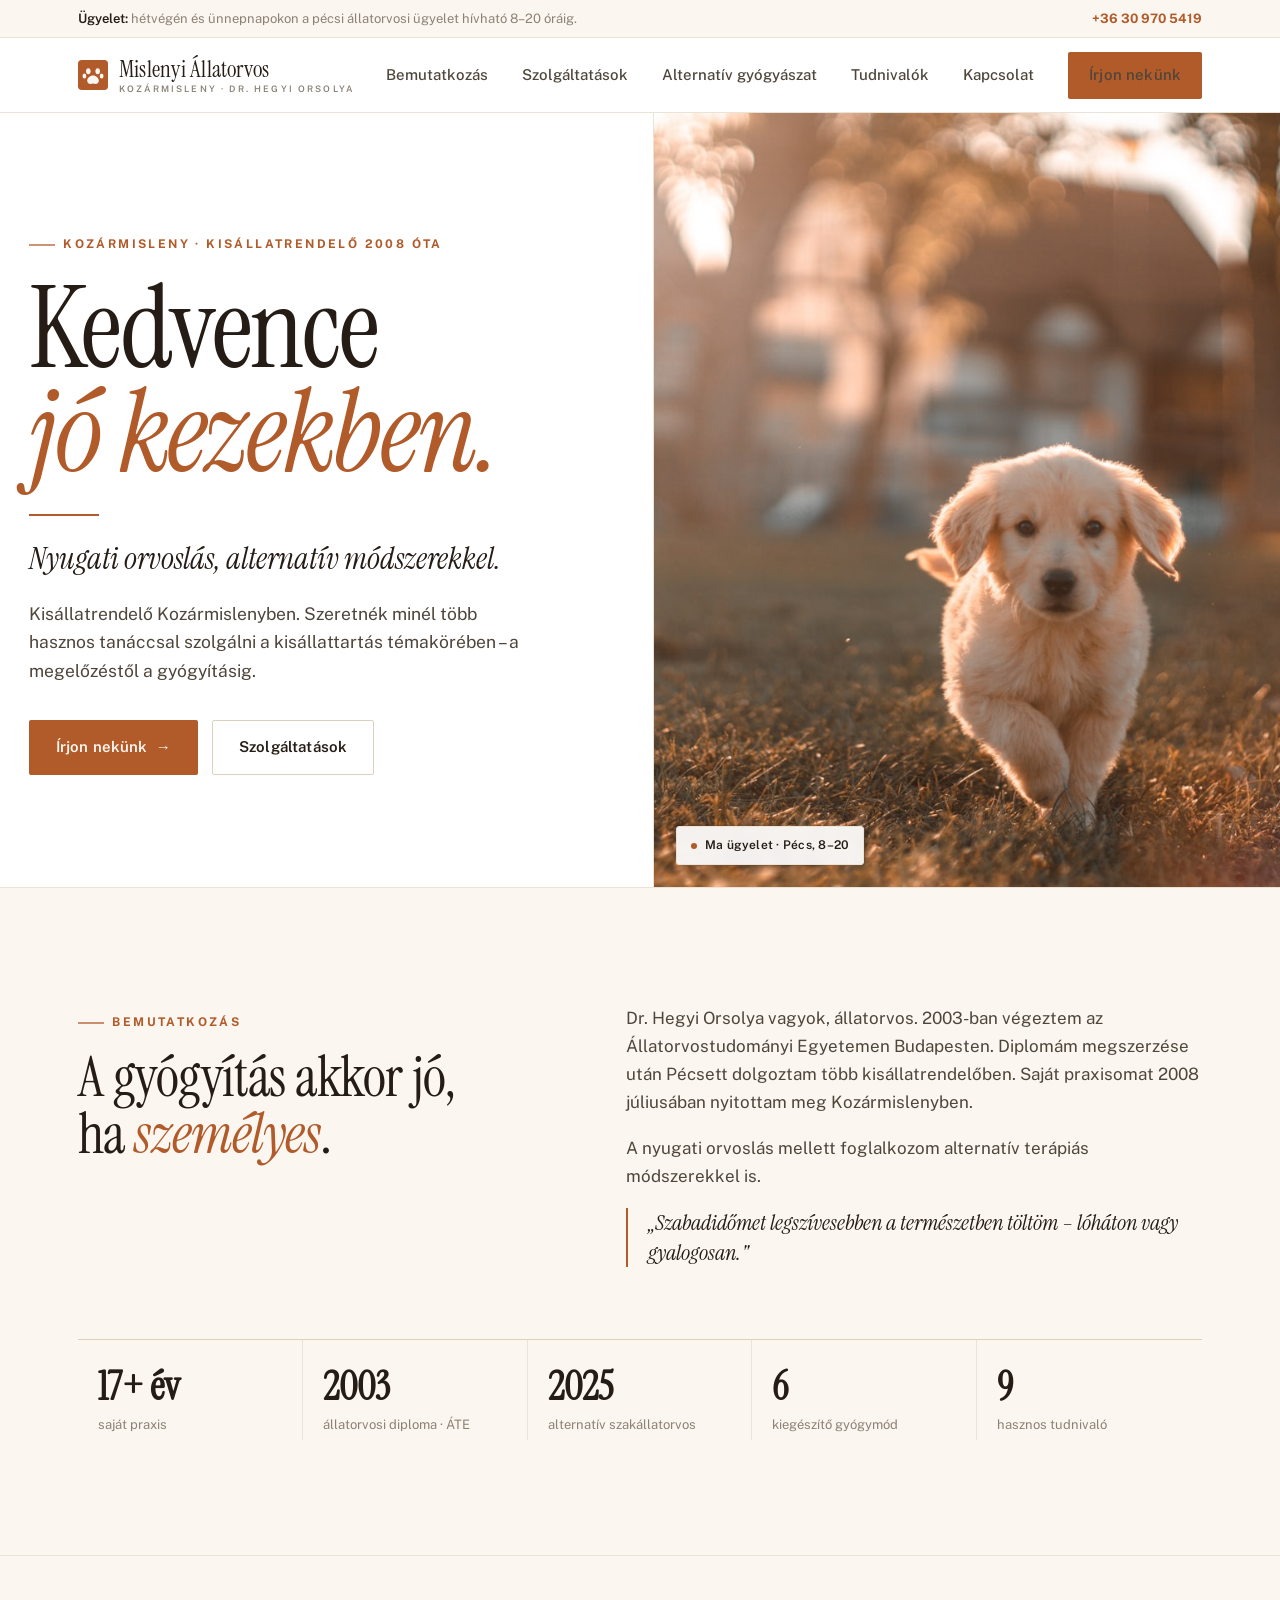
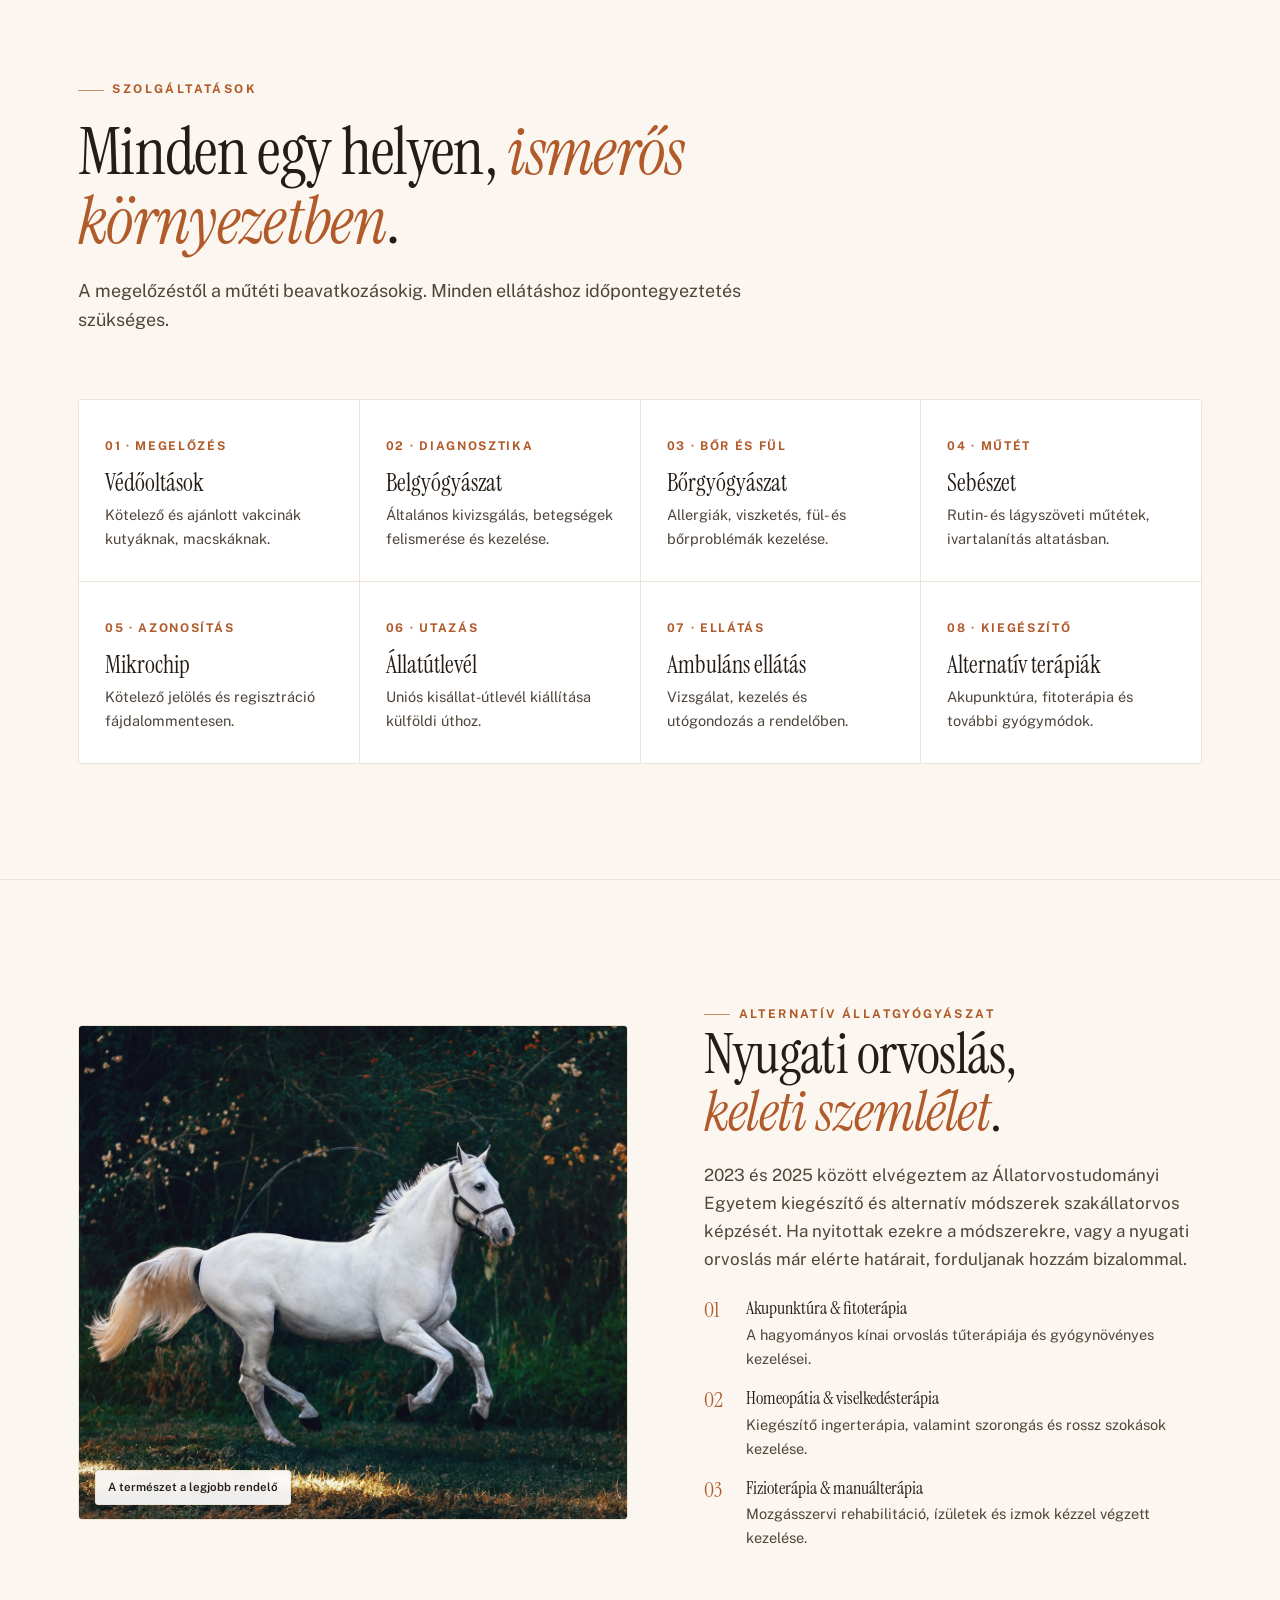
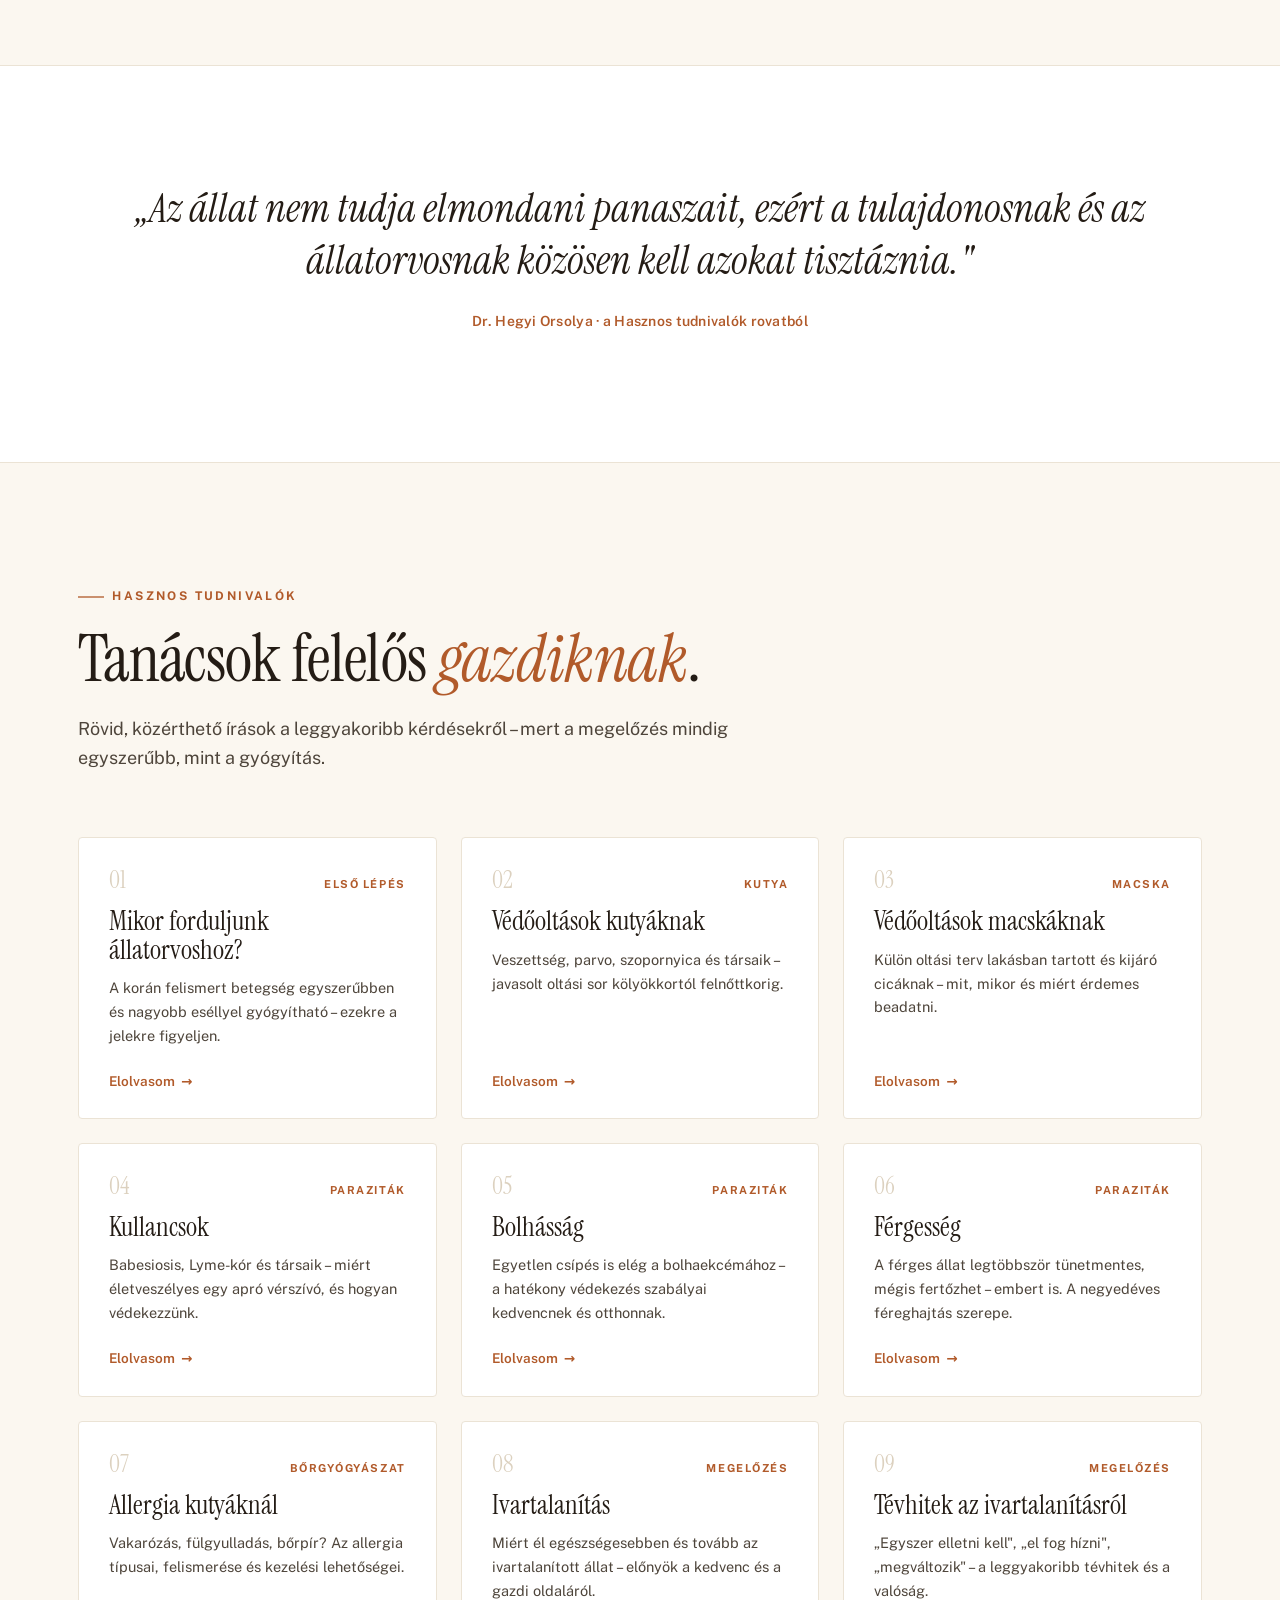
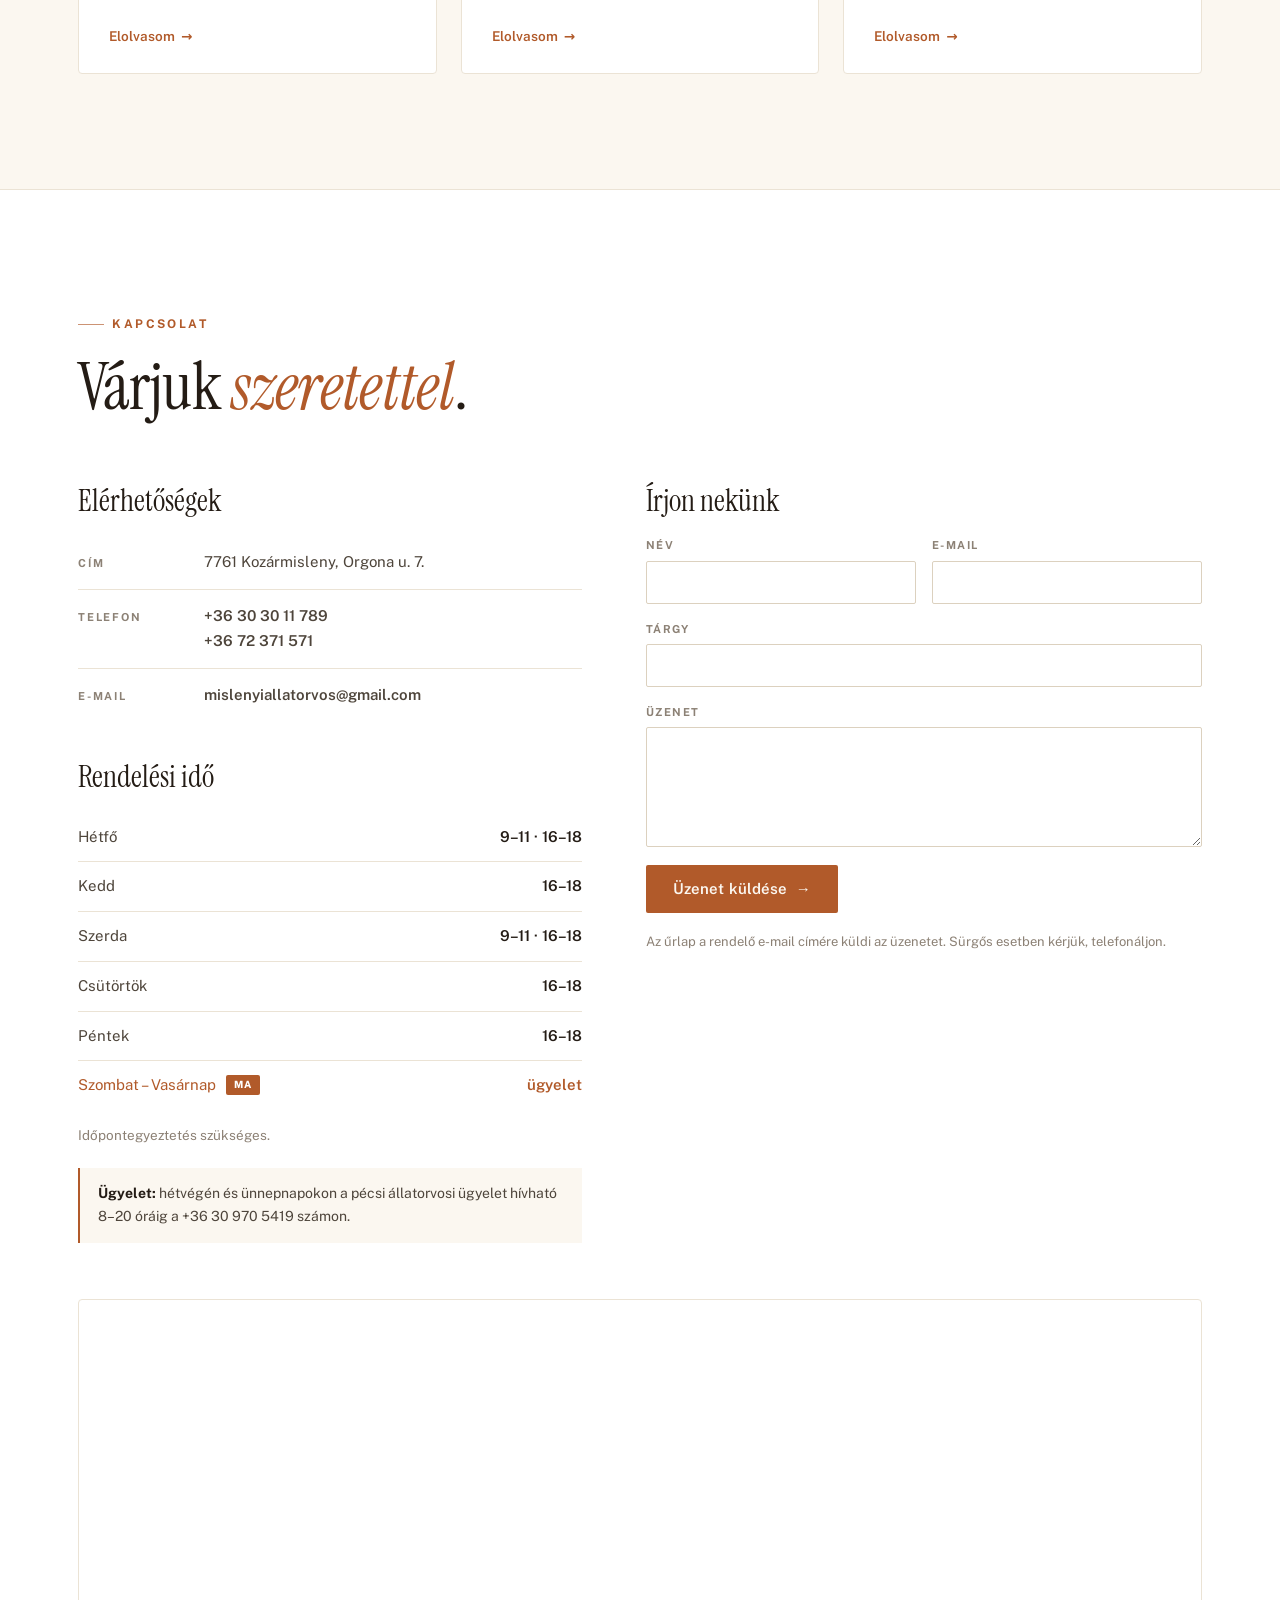
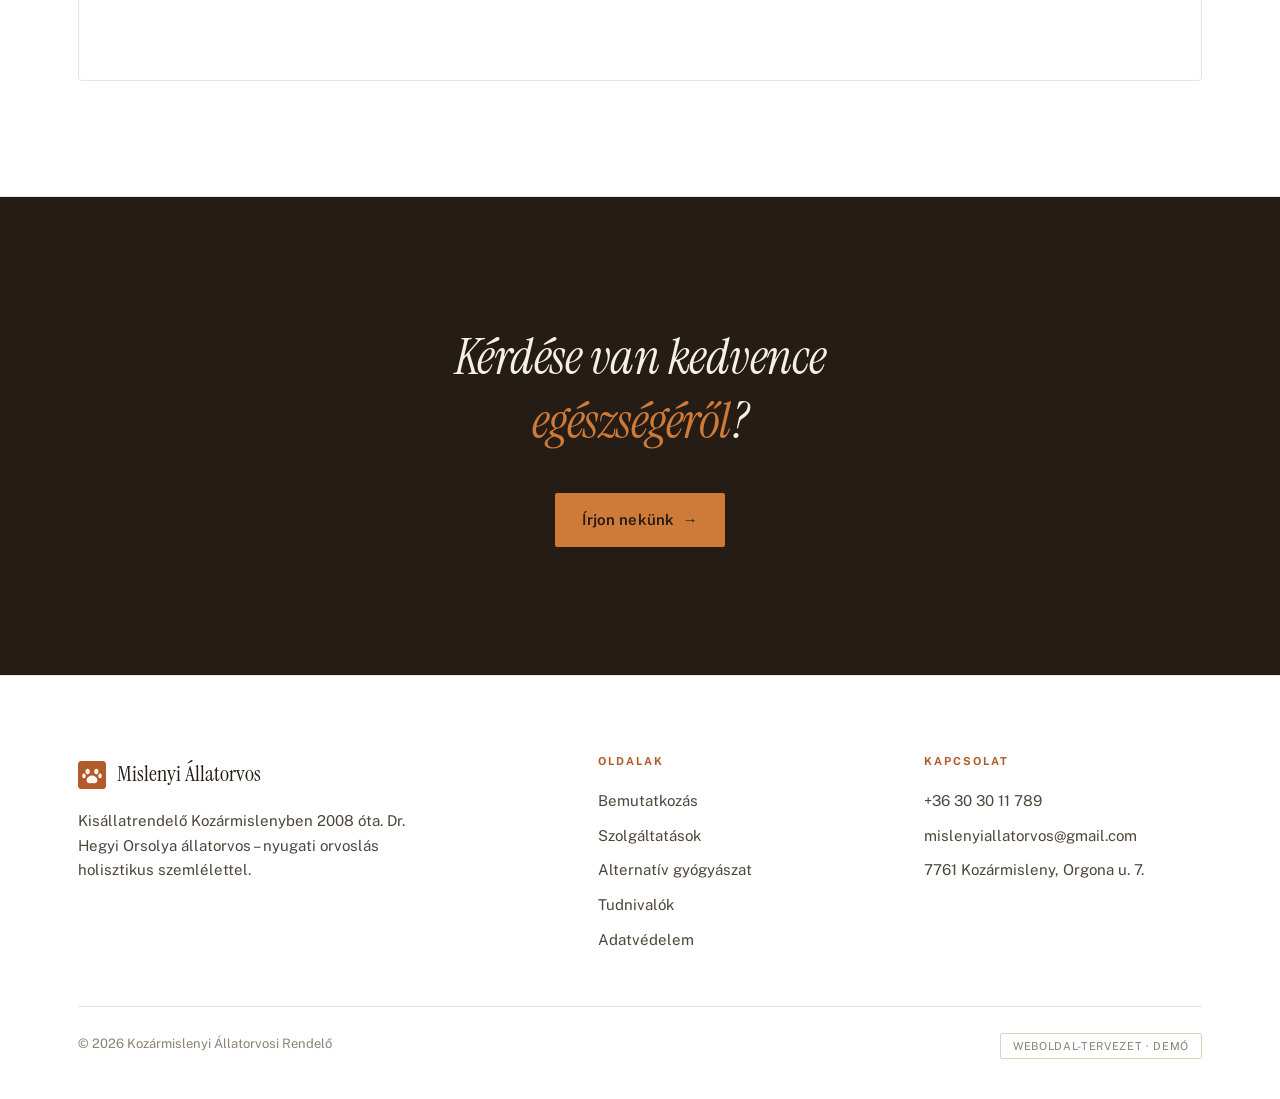
==== commit d86368d4: "Tartalmi hutseg + kapcsolati urlap, foglalo nelkul - Kitalalt szekcio (Kutyak/Macskak/Egyeb kisallat" ====
--- a/index.html
+++ b/index.html
@@ -47,11 +47,11 @@
       </a>
       <nav class="nav-links" id="nav-links" aria-label="Fő navigáció">
         <a href="#bemutatkozas">Bemutatkozás</a>
-        <a href="#ellatas">Ellátás</a>
         <a href="#szolgaltatasok">Szolgáltatások</a>
+        <a href="#alternativ">Alternatív gyógyászat</a>
         <a href="#tudnivalok">Tudnivalók</a>
         <a href="#kapcsolat">Kapcsolat</a>
-        <a class="btn btn-fire nav-cta" href="tel:+36303011789">Időpontot kérek</a>
+        <a class="btn btn-fire nav-cta" href="#kapcsolat">Írjon nekünk</a>
       </nav>
       <button class="burger" id="burger" aria-label="Menü" aria-expanded="false" aria-controls="nav-links">
         <span></span><span></span><span></span>
@@ -69,10 +69,10 @@
             <span class="eyebrow">Kozármisleny · Kisállatrendelő 2008 óta</span>
             <h1><span class="k">Kedvence</span><span class="a">jó kezekben.</span></h1>
             <div class="rule"></div>
-            <p class="tagline">Nyugati orvoslás, holisztikus szemlélettel.</p>
-            <p class="lead">Kisállatrendelő Kozármislenyben, ahol minden pácienst ismerünk, és a gazdikkal közösen döntünk kedvencük egészségéről – a megelőzéstől a műtétig.</p>
+            <p class="tagline">Nyugati orvoslás, alternatív módszerekkel.</p>
+            <p class="lead">Kisállatrendelő Kozármislenyben. Szeretnék minél több hasznos tanáccsal szolgálni a kisállattartás témakörében – a megelőzéstől a gyógyításig.</p>
             <div class="hero-cta">
-              <a class="btn btn-fire" href="tel:+36303011789">Időpontot kérek <span class="arr">→</span></a>
+              <a class="btn btn-fire" href="#kapcsolat">Írjon nekünk <span class="arr">→</span></a>
               <a class="btn btn-line" href="#szolgaltatasok">Szolgáltatások</a>
             </div>
           </div>
@@ -93,8 +93,8 @@
             <h2 style="margin-top:16px">A gyógyítás akkor jó,<br>ha <em>személyes</em>.</h2>
           </div>
           <div class="body reveal">
-            <p>Dr. Hegyi Orsolya vagyok, állatorvos. 2003-ban végeztem a budapesti Állatorvostudományi Egyetemen, diplomám megszerzése után Pécsett dolgoztam több kisállatrendelőben. Saját praxisomat 2008 júliusában nyitottam meg Kozármislenyben.</p>
-            <p>Ez nem futószalagos klinika: minden pácienst ismerek, és a gazdikkal közösen keressük a legjobb megoldást. A nyugati orvoslás mellett a kiegészítő és alternatív terápiákban is szakállatorvosi képzettséget szereztem.</p>
+            <p>Dr. Hegyi Orsolya vagyok, állatorvos. 2003-ban végeztem az Állatorvostudományi Egyetemen Budapesten. Diplomám megszerzése után Pécsett dolgoztam több kisállatrendelőben. Saját praxisomat 2008 júliusában nyitottam meg Kozármislenyben.</p>
+            <p>A nyugati orvoslás mellett foglalkozom alternatív terápiás módszerekkel is.</p>
             <p class="accent">„Szabadidőmet legszívesebben a természetben töltöm – lóháton vagy gyalogosan."</p>
           </div>
         </div>
@@ -103,86 +103,7 @@
           <div class="stat"><b>2003</b><span>állatorvosi diploma · ÁTE</span></div>
           <div class="stat"><b>2025</b><span>alternatív szakállatorvos</span></div>
           <div class="stat"><b>6</b><span>kiegészítő gyógymód</span></div>
-          <div class="stat"><b>Kutya · Macska</b><span>és egyéb kisállatok</span></div>
-        </div>
-      </div>
-    </section>
-
-    <!-- ELLÁTÁSI TERÜLETEK (képes kártyák) -->
-    <section class="sec" id="ellatas">
-      <div class="wrap">
-        <div class="sec-head reveal">
-          <span class="eyebrow">Akikkel foglalkozom</span>
-          <h2>Ismerős kezek minden <em>tappancsnak</em>.</h2>
-          <p>Kutya, macska vagy kisebb kedvenc – mindegyik más odafigyelést kíván. Nézze meg, mire számíthat.</p>
-        </div>
-        <div class="cards">
-          <article class="card reveal">
-            <div class="card-img">
-              <img src="img/puppy.jpg" alt="Mosolygó beagle a szabadban" loading="lazy">
-              <span class="num">01</span>
-              <span class="status">Kutyák</span>
-            </div>
-            <div class="card-body">
-              <h3>Kutyák ellátása</h3>
-              <p class="sub">Kölyökkortól az időskorig</p>
-              <p class="desc">A teljes életúton át: oltási terv, egészségügyi szűrés, kezelés és tanácsadás.</p>
-              <ul>
-                <li>Kombinált és veszettség elleni oltások</li>
-                <li>Belgyógyászati kivizsgálás</li>
-                <li>Bőr- és fülproblémák kezelése</li>
-                <li>Sebészet és ivartalanítás</li>
-              </ul>
-              <div class="card-foot">
-                <span class="tag">Időpontegyeztetéssel</span>
-                <a class="pick" href="tel:+36303011789">Időpont <span class="arr">→</span></a>
-              </div>
-            </div>
-          </article>
-          <article class="card reveal">
-            <div class="card-img">
-              <img src="img/care-cat.jpg" alt="Vörös bundás macska otthoni fényben" loading="lazy">
-              <span class="num">02</span>
-              <span class="status">Macskák</span>
-            </div>
-            <div class="card-body">
-              <h3>Macskák ellátása</h3>
-              <p class="sub">Lakásban és kijáró cicáknak</p>
-              <p class="desc">Külön oltási terv és kíméletes vizsgálat a stresszérzékeny macskáknak.</p>
-              <ul>
-                <li>Panleukopénia, herpesz-, calicivírus</li>
-                <li>Leukózis- és veszettségvédelem</li>
-                <li>Mikrochip és állatútlevél</li>
-                <li>Ivartalanítás biztonságos altatásban</li>
-              </ul>
-              <div class="card-foot">
-                <span class="tag">Időpontegyeztetéssel</span>
-                <a class="pick" href="tel:+36303011789">Időpont <span class="arr">→</span></a>
-              </div>
-            </div>
-          </article>
-          <article class="card reveal">
-            <div class="card-img">
-              <img src="img/rabbit.jpg" alt="Fehér házinyúl a kertben" loading="lazy">
-              <span class="num">03</span>
-              <span class="status">Kisállatok</span>
-            </div>
-            <div class="card-body">
-              <h3>Egyéb kisállatok</h3>
-              <p class="sub">Nyúl, görény és társaik</p>
-              <p class="desc">A kisemlősök is szakértő kezet igényelnek – vizsgálat és tanácsadás fajra szabva.</p>
-              <ul>
-                <li>Fajspecifikus egészségügyi tanácsadás</li>
-                <li>Paraziták elleni védekezés</li>
-                <li>Ambuláns betegellátás</li>
-                <li>Alternatív terápiás lehetőségek</li>
-              </ul>
-              <div class="card-foot">
-                <span class="tag">Időpontegyeztetéssel</span>
-                <a class="pick" href="tel:+36303011789">Időpont <span class="arr">→</span></a>
-              </div>
-            </div>
-          </article>
+          <div class="stat"><b>9</b><span>hasznos tudnivaló</span></div>
         </div>
       </div>
     </section>
@@ -233,8 +154,8 @@
     <!-- IDÉZET -->
     <section class="quoteband sec">
       <div class="wrap reveal">
-        <blockquote>„Az állat nem tudja elmondani a panaszait – a gazdinak és az állatorvosnak közösen kell tisztáznia azokat. Ezért nálam minden vizsgálat beszélgetéssel kezdődik."</blockquote>
-        <p class="by">Dr. Hegyi Orsolya · állatorvos</p>
+        <blockquote>„Az állat nem tudja elmondani panaszait, ezért a tulajdonosnak és az állatorvosnak közösen kell azokat tisztáznia."</blockquote>
+        <p class="by">Dr. Hegyi Orsolya · a Hasznos tudnivalók rovatból</p>
       </div>
     </section>
 
@@ -314,7 +235,13 @@
         </div>
         <div class="contact-grid">
           <div class="reveal">
-            <h3 class="blk">Rendelési idő</h3>
+            <h3 class="blk">Elérhetőségek</h3>
+            <div class="cinfo">
+              <div class="row"><span class="lbl">Cím</span><span>7761 Kozármisleny, Orgona u. 7.</span></div>
+              <div class="row"><span class="lbl">Telefon</span><span><a href="tel:+36303011789">+36 30 30 11 789</a><br><a href="tel:+3672371571">+36 72 371 571</a></span></div>
+              <div class="row"><span class="lbl">E-mail</span><span><a href="mailto:mislenyiallatorvos@gmail.com">mislenyiallatorvos@gmail.com</a></span></div>
+            </div>
+            <h3 class="blk" style="margin-top:40px">Rendelési idő</h3>
             <table class="hours">
               <tr data-day="1"><td>Hétfő</td><td>9–11 · 16–18</td></tr>
               <tr data-day="2"><td>Kedd</td><td>16–18</td></tr>
@@ -323,17 +250,26 @@
               <tr data-day="5"><td>Péntek</td><td>16–18</td></tr>
               <tr data-day="6"><td>Szombat – Vasárnap</td><td class="closed">ügyelet</td></tr>
             </table>
-            <p class="hours-note">Kérjük, érkezés előtt egyeztessen időpontot telefonon.</p>
+            <p class="hours-note">Időpontegyeztetés szükséges.</p>
             <div class="duty-note"><b>Ügyelet:</b> hétvégén és ünnepnapokon a pécsi állatorvosi ügyelet hívható 8–20 óráig a <a href="tel:+36309705419">+36 30 970 5419</a> számon.</div>
           </div>
           <div class="reveal">
-            <h3 class="blk">Elérhetőségek</h3>
-            <div class="cinfo">
-              <div class="row"><span class="lbl">Cím</span><span>7761 Kozármisleny, Orgona u. 7.</span></div>
-              <div class="row"><span class="lbl">Telefon</span><span><a href="tel:+36303011789">+36 30 30 11 789</a><br><a href="tel:+3672371571">+36 72 371 571</a></span></div>
-              <div class="row"><span class="lbl">E-mail</span><span><a href="mailto:mislenyiallatorvos@gmail.com">mislenyiallatorvos@gmail.com</a></span></div>
-              <div class="row"><span class="lbl">Rendelő</span><span>Kozármislenyi Állatorvosi Rendelő<br>Dr. Hegyi Orsolya · praxisengedély: 1674-PE/MAOK</span></div>
-            </div>
+            <h3 class="blk">Írjon nekünk</h3>
+            <form id="cform" class="cform" action="https://formsubmit.co/mislenyiallatorvos@gmail.com" method="POST">
+              <input type="hidden" name="_subject" value="Új üzenet a weboldalról">
+              <input type="hidden" name="_captcha" value="false">
+              <input type="hidden" name="_template" value="table">
+              <input type="text" name="_honey" tabindex="-1" autocomplete="off" aria-hidden="true" style="position:absolute;left:-9999px">
+              <div class="row2">
+                <div class="field"><label for="cf-name">Név</label><input id="cf-name" name="name" type="text" autocomplete="name" required></div>
+                <div class="field"><label for="cf-mail">E-mail</label><input id="cf-mail" name="email" type="email" autocomplete="email" required></div>
+              </div>
+              <div class="field"><label for="cf-subj">Tárgy</label><input id="cf-subj" name="subject" type="text" required></div>
+              <div class="field"><label for="cf-msg">Üzenet</label><textarea id="cf-msg" name="message" rows="5" required></textarea></div>
+              <button class="btn btn-fire" type="submit">Üzenet küldése <span class="arr">→</span></button>
+              <p class="form-status" id="cf-status" role="status" aria-live="polite"></p>
+              <p class="form-note">Az űrlap a rendelő e-mail címére küldi az üzenetet. Sürgős esetben kérjük, telefonáljon.</p>
+            </form>
           </div>
         </div>
         <div class="map reveal">
@@ -345,8 +281,8 @@
     <!-- ZÁRÓ CTA -->
     <section class="closing">
       <div class="wrap">
-        <p>Kedvence egészsége <em>nem várhat</em>.</p>
-        <a class="btn btn-fire" href="tel:+36303011789">+36 30 30 11 789 <span class="arr">→</span></a>
+        <p>Kérdése van kedvence <em>egészségéről</em>?</p>
+        <a class="btn btn-fire" href="#kapcsolat">Írjon nekünk <span class="arr">→</span></a>
       </div>
     </section>
 
@@ -372,8 +308,8 @@
         <div class="foot-col">
           <h4>Oldalak</h4>
           <a href="#bemutatkozas">Bemutatkozás</a>
-          <a href="#ellatas">Ellátás</a>
           <a href="#szolgaltatasok">Szolgáltatások</a>
+          <a href="#alternativ">Alternatív gyógyászat</a>
           <a href="#tudnivalok">Tudnivalók</a>
           <a href="adatvedelem.html">Adatvédelem</a>
         </div>
--- a/css/style.css
+++ b/css/style.css
@@ -259,6 +259,24 @@
 .duty-note b { color: var(--ink); }
 .map { margin-top: clamp(36px, 5vw, 56px); border: 1px solid var(--line); border-radius: 4px; overflow: hidden; }
 .map iframe { display: block; width: 100%; height: 380px; border: 0; }
+
+/* kapcsolati űrlap */
+.cform { display: grid; gap: 16px; }
+.cform .row2 { display: grid; grid-template-columns: 1fr 1fr; gap: 16px; }
+.cform .field { display: flex; flex-direction: column; gap: 6px; }
+.cform label { font-size: 11px; font-weight: 700; letter-spacing: .14em; text-transform: uppercase; color: var(--muted); }
+.cform input, .cform textarea {
+  font-family: inherit; font-size: 15px; color: var(--ink); background: var(--paper);
+  border: 1px solid var(--line-2); border-radius: 2px; padding: 12px 14px; transition: border-color .2s;
+}
+.cform input:focus, .cform textarea:focus { outline: none; border-color: var(--terra); }
+.cform textarea { resize: vertical; min-height: 120px; }
+.cform button { justify-self: start; margin-top: 2px; }
+.cform button[disabled] { opacity: .6; cursor: default; }
+.form-note { font-size: 13px; color: var(--muted); margin: 2px 0 0; }
+.form-status { display: none; font-size: 14px; padding: 12px 16px; border-radius: 2px; margin: 0; }
+.form-status.ok { display: block; background: #EDF4EE; border-left: 2px solid #2E7D46; color: #255c37; }
+.form-status.err { display: block; background: #FAEBEA; border-left: 2px solid #B4322B; color: #8a2820; }
 
 /* ---- closing ---- */
 .closing { background: var(--ink); color: #EFE7DB; text-align: center; border-bottom: 1px solid var(--line); }
@@ -350,6 +368,7 @@
   .foot-grid { grid-template-columns: 1fr; }
   .related ul { columns: 1; }
   .cinfo .row { grid-template-columns: 1fr; gap: 2px; }
+  .cform .row2 { grid-template-columns: 1fr; }
 }
 @media (prefers-reduced-motion: reduce) {
   * { scroll-behavior: auto !important; }
